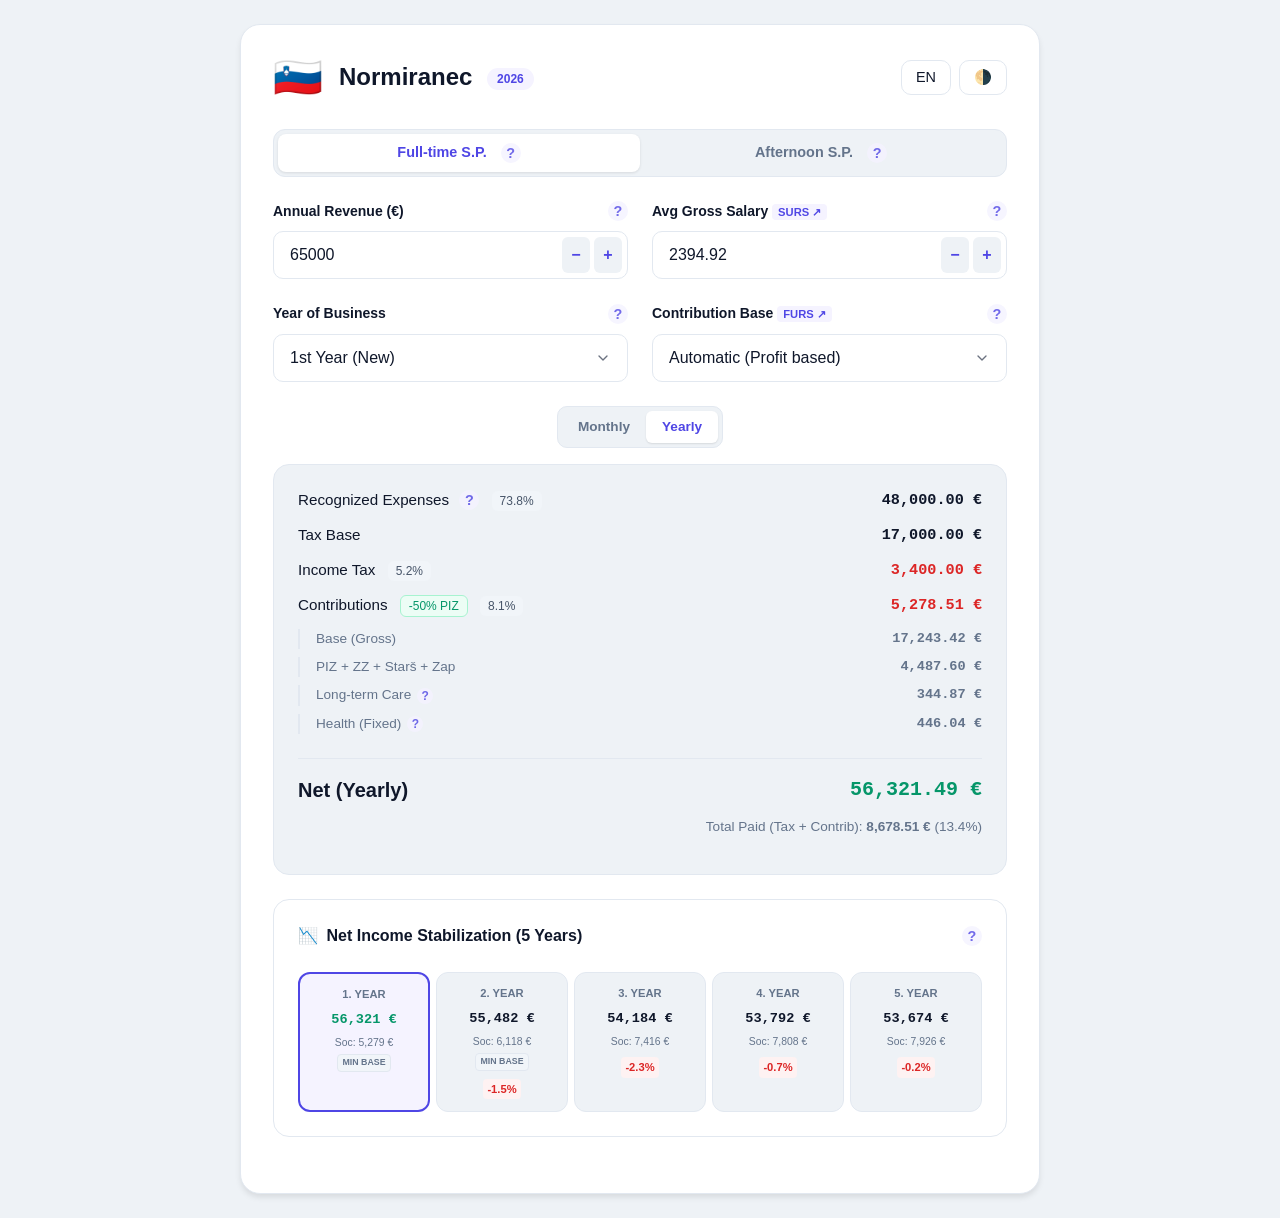
==== index.html @ c7d1c584 "Added: progression block, min max social contributions" ====
<!DOCTYPE html>
<html lang="sl">
<head>
    <meta charset="UTF-8">
    <meta name="viewport" content="width=device-width, initial-scale=1.0, maximum-scale=1.0, user-scalable=no">
    <title>Slovenia Normiranec Calculator 2026</title>
    <style>
        :root {
            --primary: #4f46e5;       
            --primary-hover: #4338ca; 
            --primary-subtle: #f5f3ff;
            --bg-body: #eef2f6;       
            --bg-card: #ffffff;
            --bg-input: #ffffff;
            --text-main: #0f172a;     
            --text-muted: #64748b;    
            --border: #e2e8f0;        
            --ring-focus: rgba(79, 70, 229, 0.3);
            --success-text: #059669;
            --success-bg: #ecfdf5;  
            --success-border: #a7f3d0;
            --danger-text: #dc2626;   
            --danger-bg: #fef2f2;
            --warning-bg: #fffbeb;    
            --warning-text: #92400e;  
            --breach-bg: #fef2f2;     
            --breach-border: #fecaca; 
            --badge-bg: #f1f5f9;
            --badge-text: #475569;
        }

        [data-theme="dark"] {
            --primary: #818cf8;
            --primary-hover: #6366f1;
            --primary-subtle: #1e1b4b;
            --bg-body: #0f172a;
            --bg-card: #1e293b;
            --bg-input: #0f172a;
            --text-main: #f8fafc;
            --text-muted: #94a3b8;
            --border: #334155;
            --ring-focus: rgba(129, 140, 248, 0.3);
            --success-text: #34d399;
            --success-bg: #064e3b;
            --success-border: #059669;
            --danger-text: #f87171;
            --danger-bg: #450a0a;
            --warning-bg: #451a03;
            --warning-text: #fcd34d;
            --breach-bg: #450a0a;
            --breach-border: #7f1d1d;
            --badge-bg: #334155;
            --badge-text: #cbd5e1;
        }

        * { box-sizing: border-box; touch-action: manipulation; }
        
        body {
            font-family: 'Inter', -apple-system, BlinkMacSystemFont, "Segoe UI", Roboto, sans-serif;
            background-color: var(--bg-body);
            color: var(--text-main);
            margin: 0;
            padding: 24px;
            display: flex;
            justify-content: center;
            line-height: 1.5;
        }

        .container {
            background-color: var(--bg-card);
            width: 100%;
            max-width: 800px;
            padding: 2rem;
            border-radius: 20px;
            box-shadow: 0 4px 6px -1px rgba(0, 0, 0, 0.1);
            border: 1px solid var(--border);
            position: relative; 
        }

        @media (max-width: 480px) {
            body { padding: 0; background-color: var(--bg-card); }
            .container { padding: 1.25rem 1rem; border: none; box-shadow: none; border-radius: 0; max-width: 100%; }
            .header { margin-bottom: 1.5rem; }
            .input-grid { gap: 1rem; margin-bottom: 1rem; }
            .projection-grid { 
                grid-template-columns: repeat(5, 140px) !important; 
                overflow-x: auto; 
                padding-bottom: 12px;
                scroll-snap-type: x mandatory;
            }
            .proj-col { scroll-snap-align: center; }
        }

        .header { display: flex; justify-content: space-between; align-items: center; margin-bottom: 2rem; }
        .brand { display: flex; align-items: center; gap: 16px; }
        .brand-logo { font-size: 2.5rem; line-height: 1; flex-shrink: 0; cursor: default; }
        .brand-text h1 { margin: 0; font-size: 1.5rem; font-weight: 700; color: var(--text-main); }
        .year-badge {
            display: inline-block; background-color: var(--primary-subtle); color: var(--primary);
            font-size: 0.75rem; font-weight: 600; padding: 2px 10px; border-radius: 9999px;
            vertical-align: middle; margin-left: 8px;
        }
        
        .controls { display: flex; gap: 8px; }
        .btn-icon {
            background: transparent; border: 1px solid var(--border); color: var(--text-main);
            padding: 8px 14px; border-radius: 10px; cursor: pointer; font-size: 0.9rem; font-weight: 500;
        }
        .btn-icon:hover { background: var(--bg-body); }

        .toggle-group {
            display: flex; background: var(--bg-body); padding: 4px; border-radius: 12px;
            margin-bottom: 1.5rem; border: 1px solid var(--border);
        }
        .toggle-btn {
            flex: 1; text-align: center; padding: 8px; cursor: pointer; font-weight: 600;
            color: var(--text-muted); border-radius: 8px; font-size: 0.9rem; transition: all 0.2s;
            position: relative; 
        }
        .toggle-btn.active { background: var(--bg-card); color: var(--primary); box-shadow: 0 1px 3px rgba(0,0,0,0.1); }

        .btn-content { display: flex; align-items: center; justify-content: center; gap: 8px; }

        .input-grid { display: grid; grid-template-columns: 1fr 1fr; gap: 1.5rem; margin-bottom: 1.5rem; }
        @media (max-width: 600px) { .input-grid { grid-template-columns: 1fr; gap: 1rem; } }

        .form-group { position: relative; }
        
        .label-row {
            display: flex; align-items: center; justify-content: space-between;
            font-size: 0.875rem; font-weight: 600; margin-bottom: 0.6rem; 
            color: var(--text-main);
            position: relative;
        }
        
        .input-wrapper { position: relative; display: flex; align-items: center; }
        
        /* HIDE NATIVE SPINNERS */
        input[type=number]::-webkit-inner-spin-button, 
        input[type=number]::-webkit-outer-spin-button { 
            -webkit-appearance: none; 
            margin: 0; 
        }

        .form-control {
            width: 100%; height: 48px; padding: 0 16px; padding-right: 70px; 
            border: 1px solid var(--border); background-color: var(--bg-input); 
            color: var(--text-main); border-radius: 10px; font-size: 1rem; 
            appearance: none; -moz-appearance: textfield; /* Firefox */
        }
        .form-control:focus { outline: none; border-color: var(--primary); box-shadow: 0 0 0 3px var(--ring-focus); }

        select.form-control {
            padding-right: 40px; cursor: pointer;
            background-image: url("data:image/svg+xml;charset=UTF-8,%3csvg xmlns='http://www.w3.org/2000/svg' viewBox='0 0 24 24' fill='none' stroke='%236b7280' stroke-width='2' stroke-linecap='round' stroke-linejoin='round'%3e%3cpolyline points='6 9 12 15 18 9'%3e%3c/polyline%3e%3c/svg%3e");
            background-repeat: no-repeat; background-position: right 16px center; background-size: 16px;
        }

        .spinner-group { position: absolute; right: 6px; top: 6px; bottom: 6px; display: flex; gap: 4px; }
        
        .spin-btn {
            width: 28px; height: 100%; border: none; background: var(--bg-body);
            border-radius: 6px; color: var(--primary); font-size: 1rem; font-weight: bold;
            cursor: pointer; display: flex; align-items: center; justify-content: center;
            transition: background 0.2s; user-select: none;
        }
        .spin-btn:hover { background: var(--primary-subtle); }

        #manual-base-wrapper { margin-top: 12px; display: none; }

        .info-trigger {
            cursor: pointer; color: var(--primary); margin-left: 6px; font-size: 0.9rem;
            opacity: 0.8; transition: all 0.2s; position: relative;
            background: var(--primary-subtle); width: 20px; height: 20px; border-radius: 50%;
            text-align: center; line-height: 20px; font-weight: bold; user-select: none;
            display: inline-block;
        }
        .info-trigger:hover { opacity: 1; transform: scale(1.1); }
        
        .popover {
            display: none; position: absolute; top: 28px; left: 0; width: 280px;
            background: var(--bg-card); border: 1px solid var(--border); padding: 16px;
            border-radius: 12px; box-shadow: 0 10px 25px -5px rgba(0, 0, 0, 0.15);
            z-index: 1000; font-size: 0.85rem; font-weight: 400; color: var(--text-muted);
            line-height: 1.5; margin-top: 8px; text-align: left; 
        }
        .popover.visible { display: block; animation: fadeIn 0.2s ease-out; }
        .popover.right { left: auto; right: 0; }
        .pop-list { margin: 5px 0 0 0; padding-left: 1.2rem; font-size: 0.8rem; }
        @keyframes fadeIn { from { opacity: 0; transform: translateY(-5px); } to { opacity: 1; transform: translateY(0); } }

        .source-link {
            font-size: 0.7rem; color: var(--primary); text-decoration: none;
            background: var(--primary-subtle); padding: 2px 6px; border-radius: 4px;
        }

        .view-controls { display: flex; justify-content: center; margin-bottom: 1rem; }
        .view-toggle { display: inline-flex; background: var(--bg-body); padding: 4px; border-radius: 10px; border: 1px solid var(--border); }
        .view-btn {
            padding: 6px 16px; font-size: 0.85rem; font-weight: 600; cursor: pointer;
            color: var(--text-muted); border-radius: 6px; transition: all 0.2s;
        }
        .view-btn.active { background: var(--bg-card); color: var(--primary); box-shadow: 0 1px 2px rgba(0,0,0,0.1); }

        .results-card {
            background-color: var(--bg-body); border: 1px solid var(--border);
            border-radius: 16px; padding: 1.5rem; margin-bottom: 1.5rem;
        }
        .result-row {
            display: flex; justify-content: space-between; align-items: center;
            margin-bottom: 0.75rem; font-size: 0.95rem; position: relative;
        }
        .result-row.sub {
            padding-left: 1rem; margin-bottom: 0.5rem; font-size: 0.85rem;
            color: var(--text-muted); border-left: 2px solid var(--border);
        }
        .result-row.total {
            margin-top: 1.5rem; padding-top: 1rem; border-top: 1px solid var(--border);
            font-weight: 700; font-size: 1.25rem; color: var(--text-main);
        }
        .result-row.summary {
            justify-content: flex-end; margin-top: 0.5rem; font-size: 0.85rem;
            color: var(--text-muted); text-align: right;
        }

        /* PROJECTION STYLES */
        .projection-card {
            background-color: var(--bg-card); 
            border: 1px solid var(--border);
            border-radius: 16px; padding: 1.5rem; margin-bottom: 1.5rem;
            position: relative;
            overflow: hidden;
            display: none;
        }
        .projection-header {
            display: flex; align-items: center; justify-content: space-between;
            margin-bottom: 1.5rem;
        }
        .projection-title {
            font-size: 1rem; font-weight: 700; color: var(--text-main);
        }
        .projection-grid {
            display: grid; grid-template-columns: repeat(5, 1fr); gap: 6px;
        }
        .proj-col {
            background: var(--bg-body); border-radius: 12px; padding: 12px;
            display: flex; flex-direction: column; align-items: center; text-align: center;
            border: 1px solid var(--border); transition: transform 0.2s, box-shadow 0.2s;
            position: relative;
        }
        .proj-col:hover { transform: translateY(-2px); border-color: var(--primary); }
        .proj-col.current { border: 2px solid var(--primary); background: var(--primary-subtle); z-index: 10; }
        
        .proj-year { font-size: 0.7rem; font-weight: 600; text-transform: uppercase; color: var(--text-muted); margin-bottom: 8px; }
        .proj-val { font-family: 'Courier New', monospace; font-weight: 700; font-size: 0.85rem; margin-bottom: 4px; }
        
        .proj-sub { 
            font-size: 0.65rem; color: var(--text-muted); 
            display: flex; flex-direction: column; align-items: center; gap: 2px;
        }
        .proj-diff { font-size: 0.7rem; font-weight: 600; margin-top: 8px; padding: 2px 4px; border-radius: 4px; min-height: 1.2em; }
        .proj-diff.neg { color: var(--danger-text); background: var(--danger-bg); }
        .proj-diff.neutral { color: var(--text-muted); }
        .proj-diff.stable { color: var(--success-text); background: var(--success-bg); }

        .active-label {
            position: absolute; top: -10px; background: var(--primary); color: white;
            font-size: 0.6rem; padding: 2px 8px; border-radius: 10px; font-weight: 700; white-space: nowrap;
        }
        
        .badge-limit {
            display: block; 
            width: fit-content;
            font-size: 0.55rem; background: var(--badge-bg); color: var(--text-muted); 
            padding: 1px 4px; border-radius: 4px; font-weight: 600;
            border: 1px solid var(--border);
            margin-top: 2px;
        }
        .badge-limit.max { background: var(--primary-subtle); color: var(--primary); border-color: var(--primary); }

        .val { font-family: 'Courier New', monospace; font-weight: 700; }
        .text-red { color: var(--danger-text); }
        .text-green { color: var(--success-text); }
        
        .badge {
            display: inline-block; background-color: var(--badge-bg); color: var(--badge-text);
            font-size: 0.75rem; padding: 1px 8px; border-radius: 6px; font-weight: 500;
            margin-left: 8px; vertical-align: middle;
        }
        .badge.warn { background: var(--warning-bg); color: var(--warning-text); }
        .badge.danger { background: var(--breach-bg); color: var(--danger-text); border: 1px solid var(--breach-border); }
        .badge.success { background: var(--success-bg); color: var(--success-text); border: 1px solid var(--success-border); }

        .limit-alert {
            margin-top: 1rem; padding: 16px; border-radius: 12px;
            background-color: var(--warning-bg); color: var(--warning-text);
            font-size: 0.9rem; font-weight: 500; display: none;
            border: 1px solid rgba(0,0,0,0.05); line-height: 1.5;
        }
        .limit-alert.breach {
            background-color: var(--breach-bg); color: var(--danger-text);
            border: 1px solid var(--breach-border);
        }
    </style>
</head>
<body>

<div class="container">
    <div class="header">
        <div class="brand">
            <div class="brand-logo">🇸🇮</div>
            <div class="brand-text">
                <h1>Normiranec <span class="year-badge">2026</span></h1>
            </div>
        </div>
        <div class="controls">
            <button class="btn-icon" onclick="toggleLang()" id="btn-lang">SL</button>
            <button class="btn-icon" onclick="toggleTheme()" id="btn-theme">🌗</button>
        </div>
    </div>

    <!-- TOGGLES -->
    <div class="toggle-group">
        <div class="toggle-btn active" onclick="setMode('polni', event)" id="tab-polni">
            <div class="btn-content">
                <span data-t="full_sp">Polni S.P.</span>
                <span class="info-trigger" data-tip="pop-desc-polni">?</span>
            </div>
            <div id="pop-desc-polni" class="popover">
                <span data-t="desc_polni"></span>
            </div>
        </div>

        <div class="toggle-btn" onclick="setMode('pop', event)" id="tab-pop">
            <div class="btn-content">
                <span data-t="pop_sp">Popoldanski S.P.</span>
                <span class="info-trigger" data-tip="pop-desc-pop">?</span>
            </div>
            <div id="pop-desc-pop" class="popover right">
                <span data-t="desc_pop"></span>
            </div>
        </div>
    </div>

    <!-- INPUTS -->
    <div class="input-grid">
        <!-- Revenue -->
        <div class="form-group">
            <div class="label-row">
                <span data-t="label_revenue">Letni prihodki (€)</span>
                <span class="info-trigger" data-tip="pop-rev">?</span>
                <div id="pop-rev" class="popover">
                    <span data-t="desc_revenue"></span>
                </div>
            </div>
            <div class="input-wrapper">
                <input type="number" id="revenue" class="form-control" value="65000" min="0" step="5000" oninput="calc()">
                <div class="spinner-group">
                    <button type="button" class="spin-btn" onclick="stepVal('revenue', -1)">−</button>
                    <button type="button" class="spin-btn" onclick="stepVal('revenue', 1)">+</button>
                </div>
            </div>
        </div>
        
        <!-- Salary -->
        <div class="form-group">
            <div class="label-row">
                <span>
                    <span data-t="label_salary">Povprečna bruto plača</span>
                    <a href="https://www.stat.si/StatWeb/Field/Index/15" target="_blank" class="source-link" onclick="event.stopPropagation()">SURS ↗</a>
                </span>
                <span class="info-trigger" data-tip="pop-sal">?</span>
                <div id="pop-sal" class="popover right">
                    <span data-t="desc_salary"></span>
                </div>
            </div>
            <div class="input-wrapper">
                <input type="number" id="avg-salary" class="form-control" value="2394.92" min="0" step="50" oninput="calc()">
                <div class="spinner-group">
                    <button type="button" class="spin-btn" onclick="stepVal('avg-salary', -1)">−</button>
                    <button type="button" class="spin-btn" onclick="stepVal('avg-salary', 1)">+</button>
                </div>
            </div>
        </div>
    </div>

    <div class="input-grid" id="polni-settings">
        <div class="form-group">
            <div class="label-row">
                <span data-t="label_status">Leto poslovanja</span>
                <span class="info-trigger" data-tip="pop-status">?</span>
                <div id="pop-status" class="popover">
                    <span data-t="desc_status"></span>
                </div>
            </div>
            <select id="status" class="form-control" onchange="handleStatusChange()">
                <option value="y1" data-t="opt_y1" selected>1. leto (Novinec)</option>
                <option value="y2" data-t="opt_y2">2. leto</option>
                <option value="reg" data-t="opt_reg">3. leto ali več</option>
            </select>
        </div>
        <div class="form-group">
            <div class="label-row">
                <span>
                    <span data-t="label_base">Osnova za prispevke</span>
                    <a href="https://www.fu.gov.si/davki_in_druge_dajatve/podrocja/prispevki_za_socialno_varnost/osnove_za_placilo_ter_zneski_prispevkov_za_socialno_varnost/" target="_blank" class="source-link" onclick="event.stopPropagation()">FURS ↗</a>
                </span>
                <span class="info-trigger" data-tip="pop-base">?</span>
                <div id="pop-base" class="popover right">
                    <span data-t="desc_base"></span>
                </div>
            </div>
            <select id="base-type" class="form-control" onchange="toggleManualBase()">
                <option value="auto" data-t="opt_real">Po dobičku (Avtomatsko)</option>
                <option value="manual" data-t="opt_man">Ročni vnos</option>
            </select>
            
            <!-- Manual Base Input -->
            <div id="manual-base-wrapper">
                <div class="input-wrapper">
                    <input type="number" id="base-manual" class="form-control" placeholder="2000" min="0" step="50" oninput="calc()">
                    <div class="spinner-group">
                        <button type="button" class="spin-btn" onclick="stepVal('base-manual', -1)">−</button>
                        <button type="button" class="spin-btn" onclick="stepVal('base-manual', 1)">+</button>
                    </div>
                </div>
            </div>
        </div>
    </div>

    <div class="view-controls">
        <div class="view-toggle">
            <div class="view-btn" onclick="setView('monthly')" id="view-mo" data-t="view_mo">Mesečno</div>
            <div class="view-btn active" onclick="setView('yearly')" id="view-yr" data-t="view_yr">Letno</div>
        </div>
    </div>

    <!-- MAIN RESULTS -->
    <div class="results-card">
        <div class="result-row">
            <span>
                <span data-t="res_expenses">Priznani stroški</span>
                <span class="info-trigger" data-tip="pop-exp">?</span>
                <span id="badge-exp" class="badge">80%</span>
            </span>
            <div id="pop-exp" class="popover">
                <span data-t="desc_expenses_rule"></span>
            </div>
            <span class="val" id="out-exp">0.00 €</span>
        </div>
        
        <div class="result-row">
            <span data-t="res_base">Davčna osnova</span>
            <span class="val" id="out-base">0.00 €</span>
        </div>
        
        <div class="result-row">
            <span>
                <span data-t="res_tax">Dohodnina</span>
                <span id="badge-tax" class="badge">0%</span>
            </span>
            <span class="val text-red" id="out-tax">0.00 €</span>
        </div>
        
        <div class="result-row">
            <span>
                <span data-t="res_soc">Prispevki</span>
                <span id="badge-soc-discount" class="badge success" style="display:none"></span>
                <span id="badge-soc" class="badge">0%</span>
            </span>
            <span class="val text-red" id="out-soc-total">0.00 €</span>
        </div>

        <div id="breakdown-container">
            <div class="result-row sub">
                <span data-t="det_base">Osnova (Bruto)</span>
                <span class="val" id="out-ins-base">0.00 €</span>
            </div>
            <div class="result-row sub">
                <span>PIZ + ZZ + Starš + Zap</span>
                <span class="val" id="out-main">0.00 €</span>
            </div>
            
            <div class="result-row sub">
                <span style="display:flex; align-items:center;">
                    <span data-t="lbl_do">Dolg. oskrba</span>
                    <span class="info-trigger" data-tip="pop-do" style="margin-left:6px; font-size:0.75rem; width:16px; height:16px; line-height:16px;">?</span>
                </span>
                <div id="pop-do" class="popover">
                    <span data-t="desc_do"></span>
                </div>
                <span class="val" id="out-do">0.00 €</span>
            </div>
            
            <div class="result-row sub" id="row-ozp">
                <span style="display:flex; align-items:center;">
                    <span data-t="lbl_ozp">OZP</span>
                    <span class="info-trigger" data-tip="pop-ozp" style="margin-left:6px; font-size:0.75rem; width:16px; height:16px; line-height:16px;">?</span>
                </span>
                <div id="pop-ozp" class="popover">
                    <span data-t="desc_ozp"></span>
                </div>
                <span class="val" id="out-ozp">37.17 €</span>
            </div>
        </div>
        
        <div class="result-row total">
            <span id="lbl-net">Neto (Letno)</span>
            <span class="val text-green" id="out-net">0.00 €</span>
        </div>

        <div class="result-row summary">
            <span>
                <span data-t="lbl_total_tax">Skupaj dajatve:</span> 
                <strong id="out-total-paid">0.00 €</strong> 
                (<span id="out-effective-rate">0.0%</span>)
            </span>
        </div>
    </div>

    <!-- PROJECTION SECTION (5 YEAR LOOP) -->
    <div class="projection-card" id="proj-card">
        <div class="projection-header">
            <span class="projection-title">
                <span style="margin-right:4px;">📉</span> 
                <span id="proj-title-text" data-t="proj_title">Stabilizacija neto dohodka (5 Let)</span>
            </span>
            <span class="info-trigger" data-tip="pop-proj">?</span>
            <div id="pop-proj" class="popover">
                <span data-t="desc_proj"></span>
            </div>
        </div>
        
        <div class="projection-grid">
            <div class="proj-col current" id="proj-col-0">
                <span class="active-label" id="lbl-you-1" style="display:none;" data-t="label_here">TUKAJ</span>
                <span class="proj-year" id="lbl-col-0">1. Leto</span>
                <span class="proj-val text-green" id="p-net-0">0 €</span>
                <span class="proj-sub" id="p-soc-0">0 €</span>
                <span class="proj-diff neutral" id="p-diff-0"></span>
            </div>
            <div class="proj-col" id="proj-col-1">
                <span class="proj-year" id="lbl-col-1">2. Leto</span>
                <span class="proj-val" id="p-net-1">0 €</span>
                <span class="proj-sub" id="p-soc-1">0 €</span>
                <div class="proj-diff neg" id="p-diff-1">0%</div>
            </div>
            <div class="proj-col" id="proj-col-2">
                <span class="proj-year" id="lbl-col-2">3. Leto</span>
                <span class="proj-val" id="p-net-2">0 €</span>
                <span class="proj-sub" id="p-soc-2">0 €</span>
                <div class="proj-diff neg" id="p-diff-2">0%</div>
            </div>
            <div class="proj-col" id="proj-col-3">
                <span class="proj-year" id="lbl-col-3">4. Leto</span>
                <span class="proj-val" id="p-net-3">0 €</span>
                <span class="proj-sub" id="p-soc-3">0 €</span>
                <div class="proj-diff neg" id="p-diff-3">0%</div>
            </div>
            <div class="proj-col" id="proj-col-4">
                <span class="proj-year" id="lbl-col-4">5. Leto+</span>
                <span class="proj-val" id="p-net-4">0 €</span>
                <span class="proj-sub" id="p-soc-4">0 €</span>
                <div class="proj-diff neg" id="p-diff-4">0%</div>
            </div>
        </div>
    </div>

    <div id="alert-box" class="limit-alert"></div>
</div>

<script>
    const CONFIG = {
        polni: { limit: 120000, tier1: 60000, ozp: 37.17 },
        pop: { limit: 50000, tier1: 12500, tier2: 30000, fixed_contrib: 99.78 }, 
        rates: { 
            piz: 0.2435, 
            zz: 0.1292, 
            injury: 0.0053,
            parent: 0.0020, 
            emp: 0.0020, 
            do: 0.0200,
            do_pop: 0.0100 
        },
        breach_tax_rate: 0.35
    };

    const TEXT = {
        sl: {
            title: "Normiranec 2026", full_sp: "Polni S.P.", pop_sp: "Popoldanski S.P.",
            label_revenue: "Letni prihodki (€)", label_salary: "Povprečna bruto plača",
            label_status: "Leto poslovanja", label_base: "Osnova za prispevke",
            opt_reg: "3. leto ali več", opt_y1: "1. leto (Novinec)", opt_y2: "2. leto",
            opt_real: "Po dobičku (Avtomatsko)", opt_man: "Ročni vnos",
            res_expenses: "Priznani stroški", res_base: "Davčna osnova", res_tax: "Dohodnina",
            res_soc: "Prispevki", res_net: "Neto", 
            det_base: "Osnova (Bruto)", lbl_do: "Dolg. oskrba", lbl_ozp: "OZP",
            lbl_total_tax: "Skupaj dajatve:",
            proj_title: "Stabilizacija neto dohodka (5 Let)",
            lbl_year: "Leto", label_here: "TUKAJ", badge_min: "MIN BAZA", badge_max: "MAX BAZA",
            desc_polni: "<strong>Polni S.P.:</strong> Vaša edina ali glavna zaposlitev.",
            desc_pop: "<strong>Popoldanski S.P.:</strong> Imate redno zaposlitev drugje.",
            alert_limit: "⚠️ OPOZORILO: Presegate limit {limit} € za {mode}!",
            alert_breach: "⛔ PREKORAČITEV: Presegli ste {limit} €! Presežek se obdavči s 35%.",
            view_mo: "Mesečno", view_yr: "Letno", net_mo: "Neto (Mesečno)", net_yr: "Neto (Letno)",
            desc_revenue: "Vpišite obdavčljive prihodke (realizacija).",
            desc_salary: "Statistični podatek (SURS). Določa MIN in MAX mejo za osnovo.",
            desc_status: "Država krije del prispevka za pokojnino (PIZ) v prvih dveh letih poslovanja.",
            desc_base: "<strong>Avtomatsko:</strong> Osnova se izračuna glede na dobiček (prihodki - normirani stroški) in omeji z MIN/MAX.",
            desc_expenses_rule: "Normirani stroški: 80% do 60k€, 0% med 60-120k€.",
            desc_do: "Prispevek za dolgotrajno oskrbo (2% ali 1%).",
            desc_ozp: "Obvezni zdravstveni prispevek (cca 37€).",
            desc_proj: "Prikaz, kako se osnova stabilizira skozi leta."
        },
        en: {
            title: "Slovenia Tax Calc 2026", full_sp: "Full-time S.P.", pop_sp: "Afternoon S.P.",
            label_revenue: "Annual Revenue (€)", label_salary: "Avg Gross Salary",
            label_status: "Year of Business", label_base: "Contribution Base",
            opt_reg: "3rd Year or more", opt_y1: "1st Year (New)", opt_y2: "2nd Year",
            opt_real: "Automatic (Profit based)", opt_man: "Manual Input",
            res_expenses: "Recognized Expenses", res_base: "Tax Base", res_tax: "Income Tax",
            res_soc: "Contributions", res_net: "Net Profit", 
            det_base: "Base (Gross)", lbl_do: "Long-term Care", lbl_ozp: "Health (Fixed)",
            lbl_total_tax: "Total Paid (Tax + Contrib):",
            proj_title: "Net Income Stabilization (5 Years)",
            lbl_year: "Year", label_here: "YOU ARE HERE", badge_min: "MIN BASE", badge_max: "MAX BASE",
            desc_polni: "<strong>Full S.P.:</strong> Your main employment.",
            desc_pop: "<strong>Afternoon S.P.:</strong> You have a full-time job elsewhere.",
            alert_limit: "⚠️ WARNING: You exceed the {limit} € limit!",
            alert_breach: "⛔ BREACH: You exceeded {limit} €! Excess is taxed at 35%.",
            view_mo: "Monthly", view_yr: "Yearly", net_mo: "Net (Monthly)", net_yr: "Net (Yearly)",
            desc_revenue: "Enter taxable revenue.",
            desc_salary: "SURS Data. Defines MIN and MAX limits for contribution base.",
            desc_status: "Pension discount for the first two years of business.",
            desc_base: "<strong>Automatic:</strong> Base is derived from profit (Rev - Exp) and clamped by MIN/MAX limits.",
            desc_expenses_rule: "80% expenses up to 60k, 0% from 60k to 120k.",
            desc_do: "Long-term care contribution.",
            desc_ozp: "Mandatory Health Contribution (approx 37€).",
            desc_proj: "Shows how base stabilizes over years."
        },
        ua: {
            title: "Normiranec (ФОП) 2026", full_sp: "Повний ФОП", pop_sp: "Додатковий ФОП",
            label_revenue: "Річний дохід (€)", label_salary: "Середня брутто-зарплата",
            label_status: "Рік діяльності", label_base: "База внесків",
            opt_reg: "3-й рік і більше", opt_y1: "1-й рік (Новачок)", opt_y2: "2-й рік",
            opt_real: "Автоматично (за прибутком)", opt_man: "Вручну",
            res_expenses: "Визнані витрати", res_base: "Податкова база", res_tax: "Податок на дохід",
            res_soc: "Соц. внески", res_net: "Чистий дохід", 
            det_base: "База (Брутто)", lbl_do: "Довг. догляд", lbl_ozp: "ОЗП (Мед.)",
            lbl_total_tax: "Разом податків:",
            proj_title: "Стабілізація чистого доходу (5 років)",
            lbl_year: "Рік", label_here: "ВИ ТУТ", badge_min: "МІН БАЗА", badge_max: "МАКС БАЗА",
            desc_polni: "<strong>Повний ФОП:</strong> Основна робота.",
            desc_pop: "<strong>Додатковий ФОП:</strong> Є інша робота.",
            alert_limit: "⚠️ УВАГА: Ви перевищуєте ліміт {limit} €!",
            alert_breach: "⛔ ПОРУШЕННЯ: Ви перевищили {limit} €!",
            view_mo: "Щомісяця", view_yr: "Щорічно", net_mo: "Нетто (Місяць)", net_yr: "Нетто (Рік)",
            desc_revenue: "Введіть оподатковуваний дохід.",
            desc_salary: "Статистичні дані. Визначає МІН та МАКС базу.",
            desc_status: "Знижка на пенсійний внесок для перших двох років.",
            desc_base: "<strong>Автоматично:</strong> База розраховується з прибутку та обмежується МІН/МАКС.",
            desc_expenses_rule: "80% витрат до 60к, 0% від 60к до 120к.",
            desc_do: "Внесок на довготривалий догляд.",
            desc_ozp: "Обов'язковий мед. внесок (~37€).",
            desc_proj: "Показує стабілізацію бази."
        }
    };

    function detectLanguage() {
        const lang = navigator.language || navigator.userLanguage || 'en';
        if (lang.startsWith('sl')) return 'sl';
        if (lang.startsWith('uk') || lang.startsWith('ua')) return 'ua';
        return 'en';
    }

    let state = { mode: 'polni', lang: detectLanguage(), theme: 'light', view: 'yearly' };

    function init() {
        if (window.matchMedia && window.matchMedia('(prefers-color-scheme: dark)').matches) {
            state.theme = 'dark';
            applyTheme();
        }
        document.getElementById('btn-lang').innerText = state.lang.toUpperCase();

        document.addEventListener('click', function(e) {
            const trigger = e.target.closest('.info-trigger');
            const popover = e.target.closest('.popover');
            if (trigger) {
                e.stopPropagation();
                const id = trigger.getAttribute('data-tip');
                const target = document.getElementById(id);
                document.querySelectorAll('.popover').forEach(p => { if (p.id !== id) p.classList.remove('visible'); });
                if(target) target.classList.toggle('visible');
            } else if (!popover) {
                document.querySelectorAll('.popover').forEach(p => p.classList.remove('visible'));
            }
        });
        
        window.matchMedia('(prefers-color-scheme: dark)').addEventListener('change', event => {
            state.theme = event.matches ? 'dark' : 'light';
            applyTheme();
        });

        updateLabels();
        calc();
    }
    
    window.addEventListener('DOMContentLoaded', init);

    function toggleTheme() { state.theme = state.theme === 'light' ? 'dark' : 'light'; applyTheme(); }
    function applyTheme() { document.documentElement.setAttribute('data-theme', state.theme); }

    function toggleLang() {
        const map = { 'sl': 'en', 'en': 'ua', 'ua': 'sl' };
        state.lang = map[state.lang];
        document.getElementById('btn-lang').innerText = state.lang.toUpperCase();
        updateLabels();
        calc();
    }

    function updateLabels() {
        document.querySelectorAll('[data-t]').forEach(el => {
            const key = el.getAttribute('data-t');
            if (TEXT[state.lang][key]) {
                el.innerHTML = TEXT[state.lang][key];
            }
        });
        document.getElementById('lbl-net').innerText = state.view === 'monthly' ? TEXT[state.lang].net_mo : TEXT[state.lang].net_yr;
    }

    function stepVal(id, direction) {
        const input = document.getElementById(id);
        if (direction > 0) input.stepUp(); else input.stepDown();
        calc();
    }

    function setMode(mode, event) {
        if(event && event.target.closest('.info-trigger')) return;
        state.mode = mode;
        document.getElementById('tab-polni').className = mode === 'polni' ? 'toggle-btn active' : 'toggle-btn';
        document.getElementById('tab-pop').className = mode === 'pop' ? 'toggle-btn active' : 'toggle-btn';
        document.getElementById('polni-settings').style.display = mode === 'polni' ? 'grid' : 'none';
        document.getElementById('row-ozp').style.display = mode === 'polni' ? 'flex' : 'none';
        calc();
    }

    function handleStatusChange() {
        const baseSelect = document.getElementById('base-type');
        if (baseSelect.value !== 'manual') baseSelect.value = 'auto';
        toggleManualBase(); calc();
    }

    function toggleManualBase() {
        const type = document.getElementById('base-type').value;
        document.getElementById('manual-base-wrapper').style.display = type === 'manual' ? 'block' : 'none';
        calc();
    }

    function setView(view) {
        state.view = view;
        document.getElementById('view-mo').className = view === 'monthly' ? 'view-btn active' : 'view-btn';
        document.getElementById('view-yr').className = view === 'yearly' ? 'view-btn active' : 'view-btn';
        updateLabels();
        calc();
    }

    function fmt(n) { return n.toLocaleString(state.lang === 'sl' ? 'sl-SI' : 'en-US', { minimumFractionDigits: 2, maximumFractionDigits: 2 }) + ' €'; }
    function fmtShort(n) { return (n/1).toLocaleString(state.lang === 'sl' ? 'sl-SI' : 'en-US', { maximumFractionDigits: 0 }) + ' €'; }

    // --- SEPARATE LOGIC BLOCKS ---

    function getTaxAndExpenses(revenue, mode) {
        let expenses = 0;
        let tax = 0;
        let isBreach = false;
        let limit = mode === 'polni' ? CONFIG.polni.limit : CONFIG.pop.limit;

        if (mode === 'polni') {
            let t1 = Math.min(revenue, CONFIG.polni.tier1);
            expenses += t1 * 0.80;
            tax += (t1 * 0.20) * 0.20; 

            if (revenue > CONFIG.polni.tier1) {
                let t2 = Math.min(revenue, limit) - CONFIG.polni.tier1;
                tax += t2 * 0.20; 
            }
            if (revenue > limit) {
                let t3 = revenue - limit;
                tax += t3 * CONFIG.breach_tax_rate;
                isBreach = true;
            }
        } else {
            let t1 = Math.min(revenue, CONFIG.pop.tier1);
            expenses += t1 * 0.80;
            tax += (t1 * 0.20) * 0.20;

            if (revenue > CONFIG.pop.tier1) {
                let t2 = Math.min(revenue, CONFIG.pop.tier2) - CONFIG.pop.tier1;
                expenses += t2 * 0.40;
                tax += (t2 * 0.60) * 0.20;
            }
            if (revenue > CONFIG.pop.tier2) {
                let t3 = Math.min(revenue, limit) - CONFIG.pop.tier2;
                tax += t3 * 0.20;
            }
            if (revenue > limit) {
                let t4 = revenue - limit;
                tax += t4 * CONFIG.breach_tax_rate;
                isBreach = true;
            }
        }
        return { expenses, tax, isBreach };
    }

    function getSocialBaseLimits(avgSalary) {
        return {
            min: 0.60 * avgSalary,
            max: 3.50 * avgSalary
        };
    }

    function calculateSocialContributions(revenue, expenses, avgSalary, status, baseMethod, manualVal, prevYearSoc) {
        if (state.mode === 'pop') {
            let base = 0.25 * avgSalary; 
            let cMain = CONFIG.pop.fixed_contrib;
            let cDo = base * CONFIG.rates.do_pop;
            return {
                monthlyTotal: cMain + cDo,
                annualTotal: (cMain + cDo) * 12,
                baseUsed: base,
                breakdown: { main: cMain, do: cDo, ozp: 0 },
                isMin: false, isMax: false
            };
        }

        const limits = getSocialBaseLimits(avgSalary);
        let cBase = 0;
        let isMin = false;
        let isMax = false;

        if (baseMethod === 'manual') {
            cBase = manualVal === 0 ? limits.min : Math.min(Math.max(manualVal, limits.min), limits.max);
            if (cBase === limits.min) isMin = true;
            if (cBase === limits.max) isMax = true;
        } else {
            let profit = revenue - expenses;
            
            if (status === 'y1') {
                cBase = limits.min;
                isMin = true;
            } else if ((status === 'reg' || status === 'y2') && prevYearSoc === null) {
                const totalRate = CONFIG.rates.piz + CONFIG.rates.zz + CONFIG.rates.parent + 
                                  CONFIG.rates.emp + CONFIG.rates.injury + CONFIG.rates.do;
                
                const denominator = 12 - (9 * totalRate);
                const theoreticalBase = (0.75 * profit) / denominator;
                
                if (theoreticalBase < limits.min) {
                    cBase = limits.min;
                    isMin = true;
                } else if (theoreticalBase > limits.max) {
                    cBase = limits.max;
                    isMax = true;
                } else {
                    cBase = theoreticalBase;
                }
            } else {
                let contributionsToUse = prevYearSoc > 0 ? prevYearSoc : (limits.min * 0.38 * 12); 
                let rawBase = ((profit + contributionsToUse) * 0.75) / 12;

                if (rawBase < limits.min) {
                    cBase = limits.min;
                    isMin = true;
                } else if (rawBase > limits.max) {
                    cBase = limits.max;
                    isMax = true;
                } else {
                    cBase = rawBase;
                }
            }
        }

        let rawPiz = cBase * CONFIG.rates.piz;
        const rawOther = cBase * (CONFIG.rates.zz + CONFIG.rates.parent + CONFIG.rates.emp + CONFIG.rates.injury);
        const rawDo = cBase * CONFIG.rates.do;

        if (status === 'y1') rawPiz *= 0.5;
        if (status === 'y2') rawPiz *= 0.7; 

        const monthlyTotal = rawPiz + rawOther + rawDo + CONFIG.polni.ozp;
        
        return {
            monthlyTotal: monthlyTotal,
            annualTotal: monthlyTotal * 12,
            baseUsed: cBase,
            breakdown: { main: rawPiz + rawOther, do: rawDo, ozp: CONFIG.polni.ozp },
            isMin: isMin,
            isMax: isMax
        };
    }

    function calc() {
        const rev = parseFloat(document.getElementById('revenue').value) || 0;
        const avgSal = parseFloat(document.getElementById('avg-salary').value) || 2394.92;
        const status = document.getElementById('status').value;
        const baseMethod = document.getElementById('base-type').value;
        const manualVal = parseFloat(document.getElementById('base-manual').value) || 0;
        const div = state.view === 'monthly' ? 12 : 1;

        const taxData = getTaxAndExpenses(rev, state.mode);
        
        let prevSocArg = ((status === 'reg' || status === 'y2') && baseMethod === 'auto') ? null : 0; 
        
        const socData = calculateSocialContributions(rev, taxData.expenses, avgSal, status, baseMethod, manualVal, prevSocArg);

        const netAnnual = rev - taxData.tax - socData.annualTotal;
        const taxBaseDisplay = Math.max(0, rev - taxData.expenses);
        
        document.getElementById('out-exp').innerText = fmt(taxData.expenses / div);
        
        let badgeText = taxData.isBreach ? "Limit" : `${(rev>0 ? (taxData.expenses/rev)*100 : 0).toFixed(1)}%`;
        const badgeExp = document.getElementById('badge-exp');
        badgeExp.innerText = badgeText;
        badgeExp.className = taxData.isBreach ? 'badge warn' : 'badge';

        document.getElementById('out-base').innerText = fmt(taxBaseDisplay / div);
        
        const taxPct = rev > 0 ? (taxData.tax / rev) * 100 : 0;
        const badgeTax = document.getElementById('badge-tax');
        badgeTax.innerText = `${taxPct.toFixed(1)}%`;
        badgeTax.className = taxData.isBreach ? 'badge danger' : 'badge';
        document.getElementById('out-tax').innerText = fmt(taxData.tax / div);

        document.getElementById('out-soc-total').innerText = fmt(socData.annualTotal / div);
        const socPct = rev > 0 ? (socData.annualTotal / rev) * 100 : 0;
        document.getElementById('badge-soc').innerText = `${socPct.toFixed(1)}%`;
        
        // --- NEW BADGE LOGIC ---
        const discBadge = document.getElementById('badge-soc-discount');
        if (state.mode === 'polni') {
            if (status === 'y1') {
                discBadge.innerText = "-50% PIZ";
                discBadge.style.display = 'inline-block';
            } else if (status === 'y2') {
                discBadge.innerText = "-30% PIZ";
                discBadge.style.display = 'inline-block';
            } else {
                discBadge.style.display = 'none';
            }
        } else {
            discBadge.style.display = 'none';
        }

        let mult = state.view === 'yearly' ? 12 : 1;
        document.getElementById('out-ins-base').innerText = fmt(socData.baseUsed * mult);
        document.getElementById('out-main').innerText = fmt(socData.breakdown.main * mult);
        document.getElementById('out-do').innerText = fmt(socData.breakdown.do * mult);
        document.getElementById('out-ozp').innerText = fmt(socData.breakdown.ozp * mult);

        document.getElementById('out-net').innerText = fmt(netAnnual / div);
        
        const totalPaid = taxData.tax + socData.annualTotal;
        document.getElementById('out-total-paid').innerText = fmt(totalPaid / div);
        document.getElementById('out-effective-rate').innerText = (rev > 0 ? (totalPaid/rev)*100 : 0).toFixed(1) + '%';

        const alertBox = document.getElementById('alert-box');
        if (taxData.isBreach) {
            alertBox.style.display = 'block'; 
            alertBox.className = 'limit-alert breach';
            let limitVal = state.mode === 'polni' ? CONFIG.polni.limit : CONFIG.pop.limit;
            alertBox.innerHTML = TEXT[state.lang].alert_breach.replace(/{limit}/g, limitVal.toLocaleString());
        } else {
            alertBox.style.display = 'none';
        }

        const projCard = document.getElementById('proj-card');
        if (state.mode === 'pop') {
            projCard.style.display = 'none';
        } else {
            projCard.style.display = 'block';
            
            let scenarios = [];
            let simStatus = status;
            let currentPrevSoc = 0;
            
            if (status === 'y2') {
                let s1 = calculateSocialContributions(rev, taxData.expenses, avgSal, 'y1', 'auto', 0, 0);
                currentPrevSoc = s1.annualTotal;
            } else if (status === 'reg') {
                 currentPrevSoc = socData.annualTotal;
            }

            for(let i=0; i<5; i++) {
                let method = (i === 0 && baseMethod === 'manual') ? 'manual' : 'auto';
                let s;
                if (i===0 && (status === 'reg' || status === 'y2')) {
                     s = socData; 
                } else {
                     s = calculateSocialContributions(rev, taxData.expenses, avgSal, simStatus, method, manualVal, currentPrevSoc);
                }
                
                scenarios.push({
                    net: rev - taxData.tax - s.annualTotal,
                    soc: s.annualTotal,
                    isMin: s.isMin,
                    isMax: s.isMax
                });

                currentPrevSoc = s.annualTotal;
                if (simStatus === 'y1') simStatus = 'y2';
                else if (simStatus === 'y2') simStatus = 'reg';
            }

            let startYear = (status === 'y2') ? 2 : (status === 'reg' ? 0 : 1); 
            let yLabel = TEXT[state.lang].lbl_year || "Leto";

            scenarios.forEach((sc, idx) => {
                let lbl;
                if(status === 'reg') {
                    lbl = (idx === 0) ? `${yLabel} n` : `${yLabel} n+${idx}`;
                } else {
                    lbl = `${idx + startYear}. ${yLabel}`;
                }
                
                document.getElementById(`lbl-col-${idx}`).innerText = lbl;
                document.getElementById(`p-net-${idx}`).innerText = fmtShort(sc.net / div);
                
                let socText = `<span>Soc: ${fmtShort(sc.soc / div)}</span>`;
                if (sc.isMin) socText += `<span class="badge-limit">${TEXT[state.lang].badge_min}</span>`;
                if (sc.isMax) socText += `<span class="badge-limit max">${TEXT[state.lang].badge_max}</span>`;
                document.getElementById(`p-soc-${idx}`).innerHTML = socText;

                const diffEl = document.getElementById(`p-diff-${idx}`);
                if (idx > 0) {
                    let prevNet = scenarios[idx-1].net;
                    let diff = sc.net - prevNet;
                    if (Math.abs(diff) < 12) {
                        diffEl.style.visibility = 'visible';
                        diffEl.innerText = '=';
                        diffEl.className = 'proj-diff stable';
                    } else {
                        let diffP = prevNet > 0 ? (diff / prevNet)*100 : 0;
                        diffEl.style.visibility = 'visible';
                        diffEl.innerText = `${diffP.toFixed(1)}%`;
                        diffEl.className = diff < 0 ? 'proj-diff neg' : 'proj-diff neutral';
                    }
                } else {
                    diffEl.style.visibility = 'hidden';
                }
            });
        }
    }
</script>
</body>
</html>
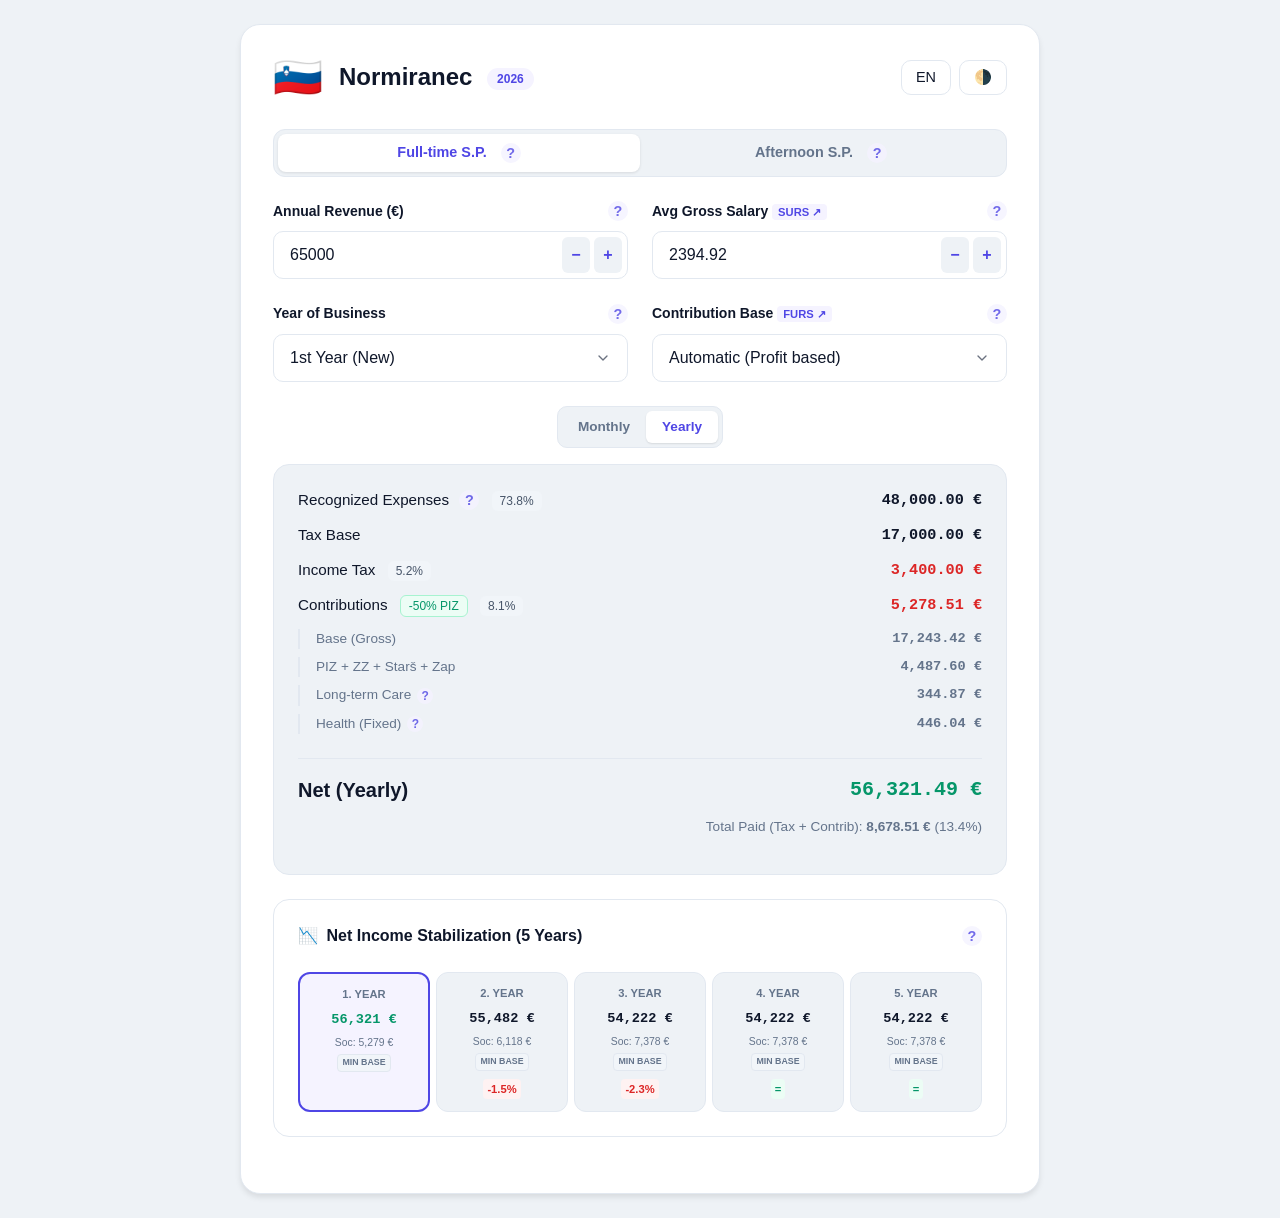
==== commit b829e403: "Update index.html" ====
--- a/index.html
+++ b/index.html
@@ -166,7 +166,7 @@
         }
         .spin-btn:hover { background: var(--primary-subtle); }
 
-        #manual-base-wrapper { margin-top: 12px; display: none; }
+        #manual-base-wrapper { margin-top: 1rem; display: none; } /* Added margin for separation */
 
         .info-trigger {
             cursor: pointer; color: var(--primary); margin-left: 6px; font-size: 0.9rem;
@@ -235,6 +235,7 @@
         .projection-header {
             display: flex; align-items: center; justify-content: space-between;
             margin-bottom: 1.5rem;
+            position: relative;
         }
         .projection-title {
             font-size: 1rem; font-weight: 700; color: var(--text-main);
@@ -292,7 +293,10 @@
         .badge.success { background: var(--success-bg); color: var(--success-text); border: 1px solid var(--success-border); }
 
         .limit-alert {
-            margin-top: 1rem; padding: 16px; border-radius: 12px;
+            /* REPOSITIONED: Spacing logic */
+            margin-top: 0; 
+            margin-bottom: 1.5rem; 
+            padding: 16px; border-radius: 12px;
             background-color: var(--warning-bg); color: var(--warning-text);
             font-size: 0.9rem; font-weight: 500; display: none;
             border: 1px solid rgba(0,0,0,0.05); line-height: 1.5;
@@ -394,7 +398,7 @@
                 </div>
             </div>
             <select id="status" class="form-control" onchange="handleStatusChange()">
-                <option value="y1" data-t="opt_y1" selected>1. leto (Novinec)</option>
+                <option value="y1" data-t="opt_y1" selected>1. leto (Nov S.P.)</option>
                 <option value="y2" data-t="opt_y2">2. leto</option>
                 <option value="reg" data-t="opt_reg">3. leto ali več</option>
             </select>
@@ -417,6 +421,9 @@
             
             <!-- Manual Base Input -->
             <div id="manual-base-wrapper">
+                <div class="label-row">
+                    <span data-t="label_man_month" style="font-size: 0.85rem; color: var(--text-muted); font-weight: normal;">Mesečni znesek</span>
+                </div>
                 <div class="input-wrapper">
                     <input type="number" id="base-manual" class="form-control" placeholder="2000" min="0" step="50" oninput="calc()">
                     <div class="spinner-group">
@@ -434,6 +441,9 @@
             <div class="view-btn active" onclick="setView('yearly')" id="view-yr" data-t="view_yr">Letno</div>
         </div>
     </div>
+
+    <!-- ALERT BOX (MOVED HERE) -->
+    <div id="alert-box" class="limit-alert"></div>
 
     <!-- MAIN RESULTS -->
     <div class="results-card">
@@ -526,7 +536,7 @@
                 <span id="proj-title-text" data-t="proj_title">Stabilizacija neto dohodka (5 Let)</span>
             </span>
             <span class="info-trigger" data-tip="pop-proj">?</span>
-            <div id="pop-proj" class="popover">
+            <div id="pop-proj" class="popover right">
                 <span data-t="desc_proj"></span>
             </div>
         </div>
@@ -565,8 +575,6 @@
             </div>
         </div>
     </div>
-
-    <div id="alert-box" class="limit-alert"></div>
 </div>
 
 <script>
@@ -590,8 +598,9 @@
             title: "Normiranec 2026", full_sp: "Polni S.P.", pop_sp: "Popoldanski S.P.",
             label_revenue: "Letni prihodki (€)", label_salary: "Povprečna bruto plača",
             label_status: "Leto poslovanja", label_base: "Osnova za prispevke",
-            opt_reg: "3. leto ali več", opt_y1: "1. leto (Novinec)", opt_y2: "2. leto",
+            opt_reg: "3. leto ali več", opt_y1: "1. leto (Nov S.P.)", opt_y2: "2. leto",
             opt_real: "Po dobičku (Avtomatsko)", opt_man: "Ročni vnos",
+            label_man_month: "Mesečni znesek",
             res_expenses: "Priznani stroški", res_base: "Davčna osnova", res_tax: "Dohodnina",
             res_soc: "Prispevki", res_net: "Neto", 
             det_base: "Osnova (Bruto)", lbl_do: "Dolg. oskrba", lbl_ozp: "OZP",
@@ -601,7 +610,7 @@
             desc_polni: "<strong>Polni S.P.:</strong> Vaša edina ali glavna zaposlitev.",
             desc_pop: "<strong>Popoldanski S.P.:</strong> Imate redno zaposlitev drugje.",
             alert_limit: "⚠️ OPOZORILO: Presegate limit {limit} € za {mode}!",
-            alert_breach: "⛔ PREKORAČITEV: Presegli ste {limit} €! Presežek se obdavči s 35%.",
+            alert_breach: "⛔ PREKORAČITEV: Presegli ste {limit} €! Presežek se obdavči s 35%.<br><br>⚠️ <strong>Pozor:</strong> Če povprečje prihodkov dveh zaporednih let preseže {limit} €, izgubite status normiranca.",
             view_mo: "Mesečno", view_yr: "Letno", net_mo: "Neto (Mesečno)", net_yr: "Neto (Letno)",
             desc_revenue: "Vpišite obdavčljive prihodke (realizacija).",
             desc_salary: "Statistični podatek (SURS). Določa MIN in MAX mejo za osnovo.",
@@ -618,6 +627,7 @@
             label_status: "Year of Business", label_base: "Contribution Base",
             opt_reg: "3rd Year or more", opt_y1: "1st Year (New)", opt_y2: "2nd Year",
             opt_real: "Automatic (Profit based)", opt_man: "Manual Input",
+            label_man_month: "Monthly Amount",
             res_expenses: "Recognized Expenses", res_base: "Tax Base", res_tax: "Income Tax",
             res_soc: "Contributions", res_net: "Net Profit", 
             det_base: "Base (Gross)", lbl_do: "Long-term Care", lbl_ozp: "Health (Fixed)",
@@ -627,7 +637,7 @@
             desc_polni: "<strong>Full S.P.:</strong> Your main employment.",
             desc_pop: "<strong>Afternoon S.P.:</strong> You have a full-time job elsewhere.",
             alert_limit: "⚠️ WARNING: You exceed the {limit} € limit!",
-            alert_breach: "⛔ BREACH: You exceeded {limit} €! Excess is taxed at 35%.",
+            alert_breach: "⛔ BREACH: You exceeded {limit} €! Excess is taxed at 35%.<br><br>⚠️ <strong>Warning:</strong> If the average revenue of two consecutive years exceeds {limit} €, you lose the normirani status.",
             view_mo: "Monthly", view_yr: "Yearly", net_mo: "Net (Monthly)", net_yr: "Net (Yearly)",
             desc_revenue: "Enter taxable revenue.",
             desc_salary: "SURS Data. Defines MIN and MAX limits for contribution base.",
@@ -644,6 +654,7 @@
             label_status: "Рік діяльності", label_base: "База внесків",
             opt_reg: "3-й рік і більше", opt_y1: "1-й рік (Новачок)", opt_y2: "2-й рік",
             opt_real: "Автоматично (за прибутком)", opt_man: "Вручну",
+            label_man_month: "Місячна сума",
             res_expenses: "Визнані витрати", res_base: "Податкова база", res_tax: "Податок на дохід",
             res_soc: "Соц. внески", res_net: "Чистий дохід", 
             det_base: "База (Брутто)", lbl_do: "Довг. догляд", lbl_ozp: "ОЗП (Мед.)",
@@ -653,7 +664,7 @@
             desc_polni: "<strong>Повний ФОП:</strong> Основна робота.",
             desc_pop: "<strong>Додатковий ФОП:</strong> Є інша робота.",
             alert_limit: "⚠️ УВАГА: Ви перевищуєте ліміт {limit} €!",
-            alert_breach: "⛔ ПОРУШЕННЯ: Ви перевищили {limit} €!",
+            alert_breach: "⛔ ПОРУШЕННЯ: Ви перевищили {limit} €! Надлишок оподатковується 35%.<br><br>⚠️ <strong>Увага:</strong> Якщо середній дохід за два послідовні роки перевищує {limit} €, ви втрачаєте статус нормиранця.",
             view_mo: "Щомісяця", view_yr: "Щорічно", net_mo: "Нетто (Місяць)", net_yr: "Нетто (Рік)",
             desc_revenue: "Введіть оподатковуваний дохід.",
             desc_salary: "Статистичні дані. Визначає МІН та МАКС базу.",
@@ -673,7 +684,7 @@
         return 'en';
     }
 
-    let state = { mode: 'polni', lang: detectLanguage(), theme: 'light', view: 'yearly' };
+    let state = { mode: 'polni', lang: detectLanguage(), theme: 'light', view: 'yearly', lastAutoBase: 0 };
 
     function init() {
         if (window.matchMedia && window.matchMedia('(prefers-color-scheme: dark)').matches) {
@@ -752,7 +763,16 @@
 
     function toggleManualBase() {
         const type = document.getElementById('base-type').value;
-        document.getElementById('manual-base-wrapper').style.display = type === 'manual' ? 'block' : 'none';
+        const manualInput = document.getElementById('base-manual');
+        const manualWrapper = document.getElementById('manual-base-wrapper');
+        
+        if (type === 'manual') {
+            manualWrapper.style.display = 'block';
+            // Pre-fill with the calculated auto base to allow easy adjustment
+            manualInput.value = state.lastAutoBase.toFixed(2);
+        } else {
+            manualWrapper.style.display = 'none';
+        }
         calc();
     }
 
@@ -848,34 +868,20 @@
             if (status === 'y1') {
                 cBase = limits.min;
                 isMin = true;
-            } else if ((status === 'reg' || status === 'y2') && prevYearSoc === null) {
-                const totalRate = CONFIG.rates.piz + CONFIG.rates.zz + CONFIG.rates.parent + 
-                                  CONFIG.rates.emp + CONFIG.rates.injury + CONFIG.rates.do;
-                
-                const denominator = 12 - (9 * totalRate);
-                const theoreticalBase = (0.75 * profit) / denominator;
-                
-                if (theoreticalBase < limits.min) {
+            } else {
+                // FIXED LOGIC FOR NORMIRANEC:
+                // Base = (Profit * 0.75) / 12
+                // Do NOT add contributions back, as normalized expenses (80%) cover them.
+                let calculatedBase = (profit * 0.75) / 12;
+
+                if (calculatedBase < limits.min) {
                     cBase = limits.min;
                     isMin = true;
-                } else if (theoreticalBase > limits.max) {
+                } else if (calculatedBase > limits.max) {
                     cBase = limits.max;
                     isMax = true;
                 } else {
-                    cBase = theoreticalBase;
-                }
-            } else {
-                let contributionsToUse = prevYearSoc > 0 ? prevYearSoc : (limits.min * 0.38 * 12); 
-                let rawBase = ((profit + contributionsToUse) * 0.75) / 12;
-
-                if (rawBase < limits.min) {
-                    cBase = limits.min;
-                    isMin = true;
-                } else if (rawBase > limits.max) {
-                    cBase = limits.max;
-                    isMax = true;
-                } else {
-                    cBase = rawBase;
+                    cBase = calculatedBase;
                 }
             }
         }
@@ -909,8 +915,13 @@
 
         const taxData = getTaxAndExpenses(rev, state.mode);
         
+        // --- Calculate "Auto" Base for Pre-fill Reference ---
+        let prevSocForAuto = ((status === 'reg' || status === 'y2')) ? null : 0;
+        const autoSocData = calculateSocialContributions(rev, taxData.expenses, avgSal, status, 'auto', 0, prevSocForAuto);
+        state.lastAutoBase = autoSocData.baseUsed;
+        
+        // --- Actual Calculation based on Selection ---
         let prevSocArg = ((status === 'reg' || status === 'y2') && baseMethod === 'auto') ? null : 0; 
-        
         const socData = calculateSocialContributions(rev, taxData.expenses, avgSal, status, baseMethod, manualVal, prevSocArg);
 
         const netAnnual = rev - taxData.tax - socData.annualTotal;
@@ -935,7 +946,6 @@
         const socPct = rev > 0 ? (socData.annualTotal / rev) * 100 : 0;
         document.getElementById('badge-soc').innerText = `${socPct.toFixed(1)}%`;
         
-        // --- NEW BADGE LOGIC ---
         const discBadge = document.getElementById('badge-soc-discount');
         if (state.mode === 'polni') {
             if (status === 'y1') {
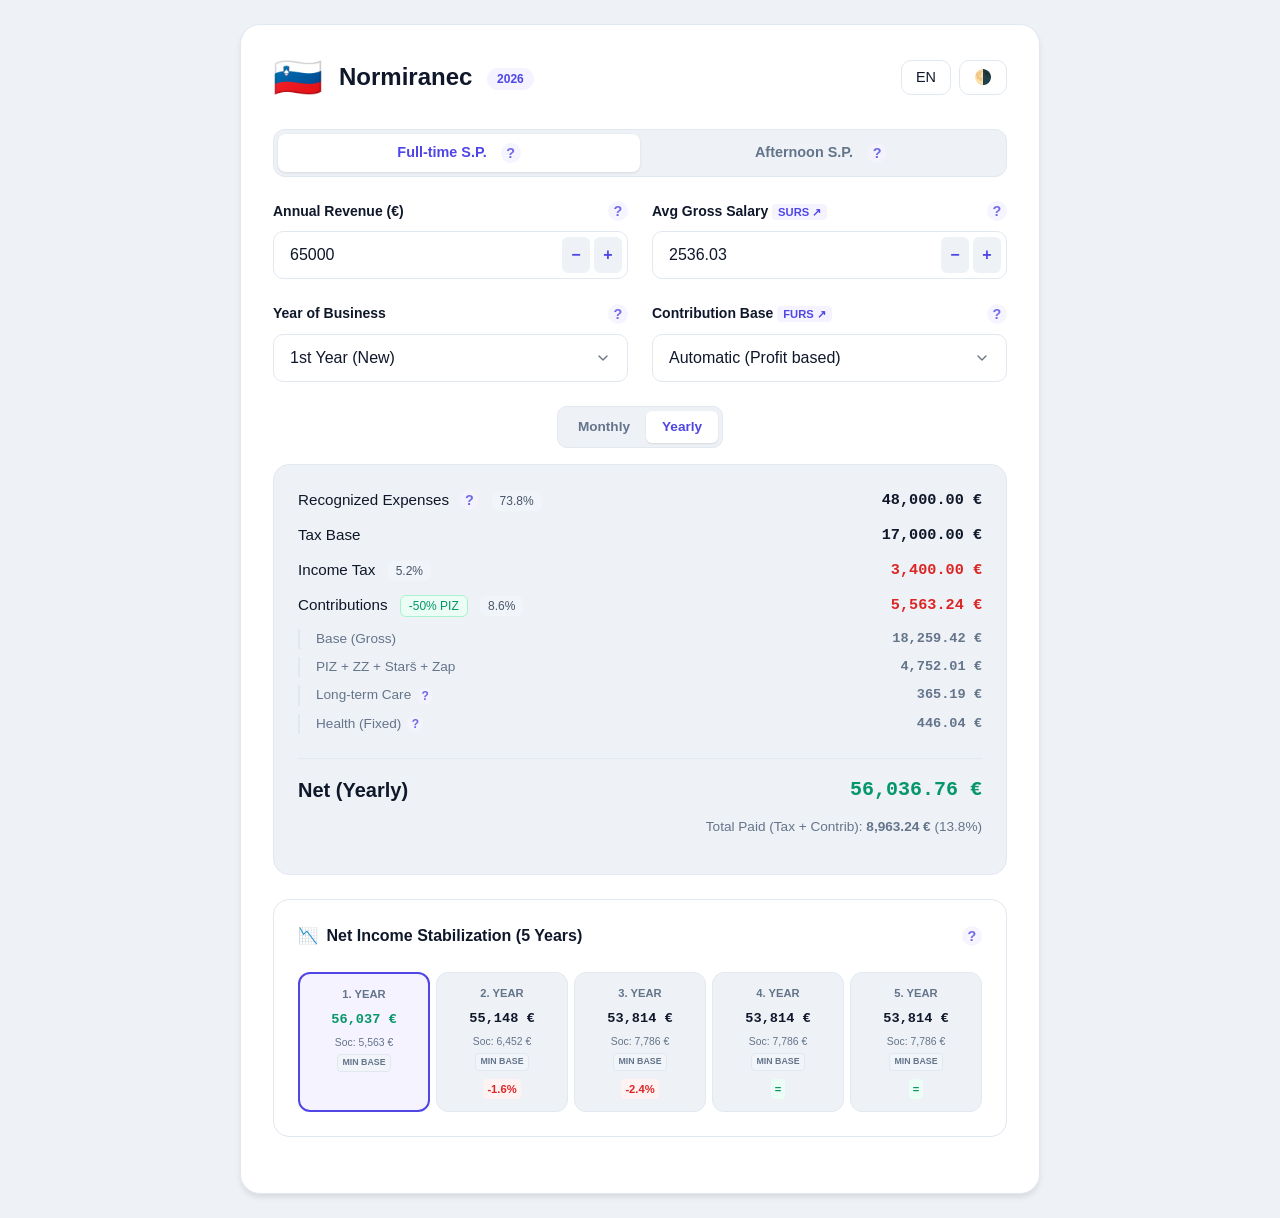
==== commit 069d5fa3: "Update index.html Average annual salary from SURS updated" ====
--- a/index.html
+++ b/index.html
@@ -379,7 +379,7 @@
                 </div>
             </div>
             <div class="input-wrapper">
-                <input type="number" id="avg-salary" class="form-control" value="2394.92" min="0" step="50" oninput="calc()">
+                <input type="number" id="avg-salary" class="form-control" value="2536.03" min="0" step="50" oninput="calc()">
                 <div class="spinner-group">
                     <button type="button" class="spin-btn" onclick="stepVal('avg-salary', -1)">−</button>
                     <button type="button" class="spin-btn" onclick="stepVal('avg-salary', 1)">+</button>
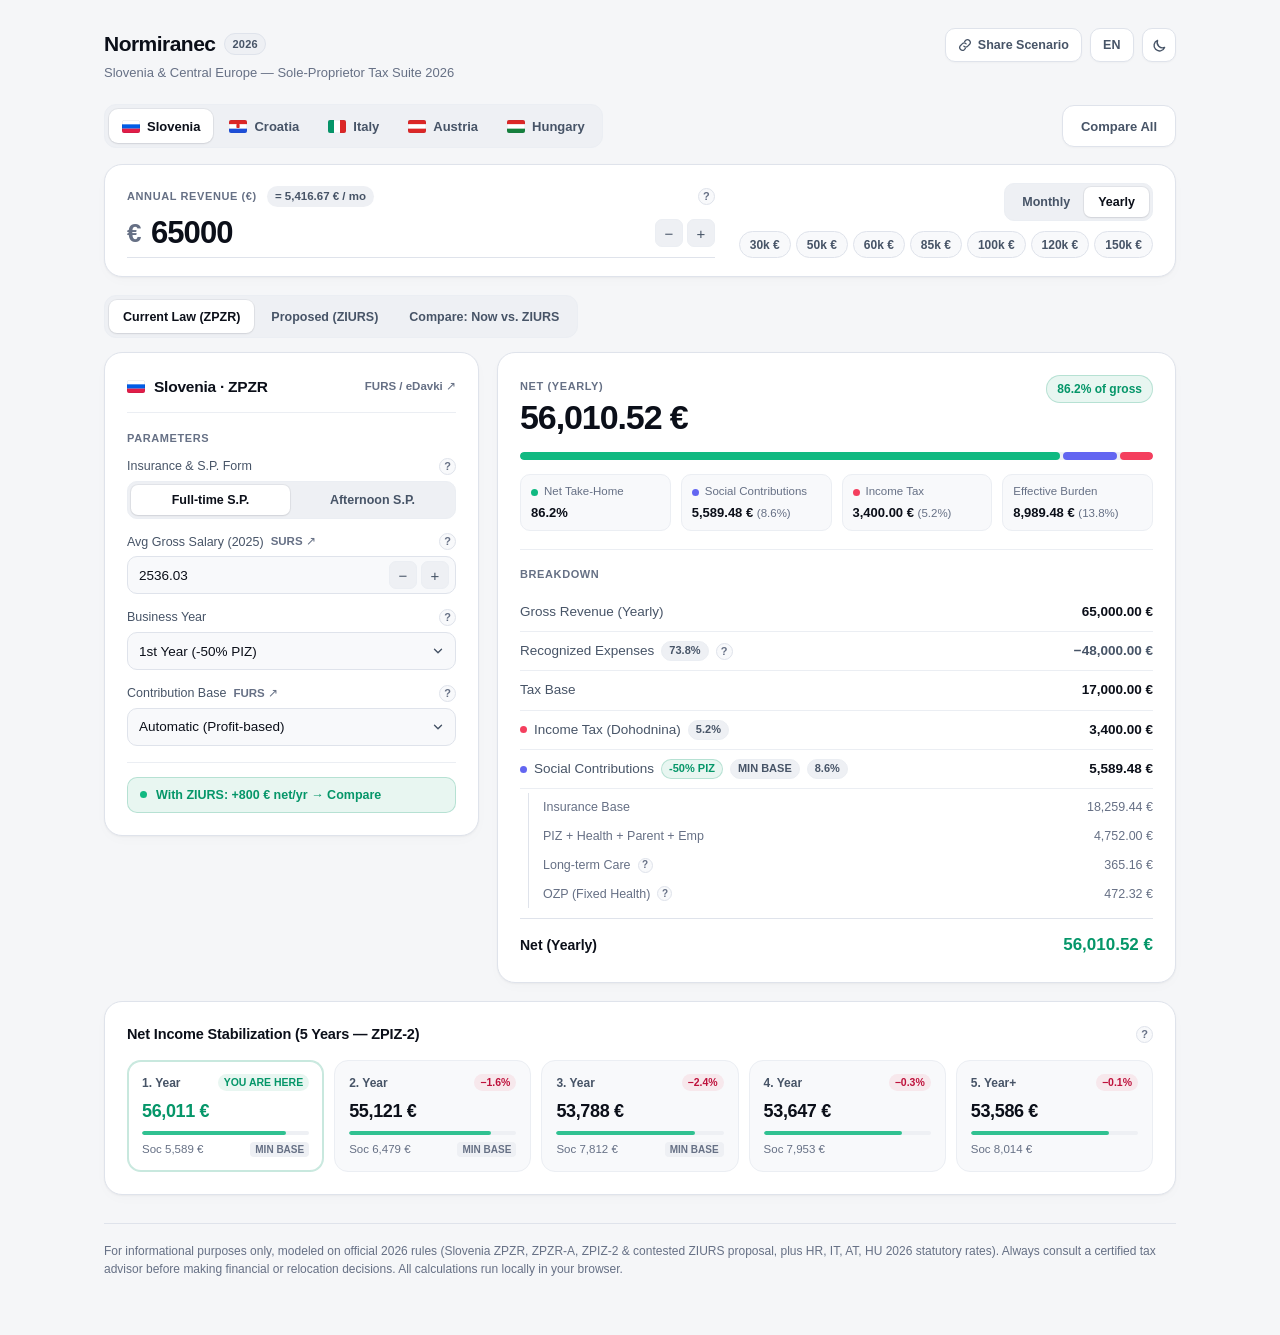
==== commit 4c5c31b7: "Release 2026 Normiranec & Central Europe Sole-Proprietor Tax Suite" ====
--- a/index.html
+++ b/index.html
@@ -1,1065 +1,104 @@
 <!DOCTYPE html>
 <html lang="sl">
 <head>
-    <meta charset="UTF-8">
-    <meta name="viewport" content="width=device-width, initial-scale=1.0, maximum-scale=1.0, user-scalable=no">
-    <title>Slovenia Normiranec Calculator 2026</title>
-    <style>
-        :root {
-            --primary: #4f46e5;       
-            --primary-hover: #4338ca; 
-            --primary-subtle: #f5f3ff;
-            --bg-body: #eef2f6;       
-            --bg-card: #ffffff;
-            --bg-input: #ffffff;
-            --text-main: #0f172a;     
-            --text-muted: #64748b;    
-            --border: #e2e8f0;        
-            --ring-focus: rgba(79, 70, 229, 0.3);
-            --success-text: #059669;
-            --success-bg: #ecfdf5;  
-            --success-border: #a7f3d0;
-            --danger-text: #dc2626;   
-            --danger-bg: #fef2f2;
-            --warning-bg: #fffbeb;    
-            --warning-text: #92400e;  
-            --breach-bg: #fef2f2;     
-            --breach-border: #fecaca; 
-            --badge-bg: #f1f5f9;
-            --badge-text: #475569;
-        }
-
-        [data-theme="dark"] {
-            --primary: #818cf8;
-            --primary-hover: #6366f1;
-            --primary-subtle: #1e1b4b;
-            --bg-body: #0f172a;
-            --bg-card: #1e293b;
-            --bg-input: #0f172a;
-            --text-main: #f8fafc;
-            --text-muted: #94a3b8;
-            --border: #334155;
-            --ring-focus: rgba(129, 140, 248, 0.3);
-            --success-text: #34d399;
-            --success-bg: #064e3b;
-            --success-border: #059669;
-            --danger-text: #f87171;
-            --danger-bg: #450a0a;
-            --warning-bg: #451a03;
-            --warning-text: #fcd34d;
-            --breach-bg: #450a0a;
-            --breach-border: #7f1d1d;
-            --badge-bg: #334155;
-            --badge-text: #cbd5e1;
-        }
-
-        * { box-sizing: border-box; touch-action: manipulation; }
-        
-        body {
-            font-family: 'Inter', -apple-system, BlinkMacSystemFont, "Segoe UI", Roboto, sans-serif;
-            background-color: var(--bg-body);
-            color: var(--text-main);
-            margin: 0;
-            padding: 24px;
-            display: flex;
-            justify-content: center;
-            line-height: 1.5;
-        }
-
-        .container {
-            background-color: var(--bg-card);
-            width: 100%;
-            max-width: 800px;
-            padding: 2rem;
-            border-radius: 20px;
-            box-shadow: 0 4px 6px -1px rgba(0, 0, 0, 0.1);
-            border: 1px solid var(--border);
-            position: relative; 
-        }
-
-        @media (max-width: 480px) {
-            body { padding: 0; background-color: var(--bg-card); }
-            .container { padding: 1.25rem 1rem; border: none; box-shadow: none; border-radius: 0; max-width: 100%; }
-            .header { margin-bottom: 1.5rem; }
-            .input-grid { gap: 1rem; margin-bottom: 1rem; }
-            .projection-grid { 
-                grid-template-columns: repeat(5, 140px) !important; 
-                overflow-x: auto; 
-                padding-bottom: 12px;
-                scroll-snap-type: x mandatory;
-            }
-            .proj-col { scroll-snap-align: center; }
-        }
-
-        .header { display: flex; justify-content: space-between; align-items: center; margin-bottom: 2rem; }
-        .brand { display: flex; align-items: center; gap: 16px; }
-        .brand-logo { font-size: 2.5rem; line-height: 1; flex-shrink: 0; cursor: default; }
-        .brand-text h1 { margin: 0; font-size: 1.5rem; font-weight: 700; color: var(--text-main); }
-        .year-badge {
-            display: inline-block; background-color: var(--primary-subtle); color: var(--primary);
-            font-size: 0.75rem; font-weight: 600; padding: 2px 10px; border-radius: 9999px;
-            vertical-align: middle; margin-left: 8px;
-        }
-        
-        .controls { display: flex; gap: 8px; }
-        .btn-icon {
-            background: transparent; border: 1px solid var(--border); color: var(--text-main);
-            padding: 8px 14px; border-radius: 10px; cursor: pointer; font-size: 0.9rem; font-weight: 500;
-        }
-        .btn-icon:hover { background: var(--bg-body); }
-
-        .toggle-group {
-            display: flex; background: var(--bg-body); padding: 4px; border-radius: 12px;
-            margin-bottom: 1.5rem; border: 1px solid var(--border);
-        }
-        .toggle-btn {
-            flex: 1; text-align: center; padding: 8px; cursor: pointer; font-weight: 600;
-            color: var(--text-muted); border-radius: 8px; font-size: 0.9rem; transition: all 0.2s;
-            position: relative; 
-        }
-        .toggle-btn.active { background: var(--bg-card); color: var(--primary); box-shadow: 0 1px 3px rgba(0,0,0,0.1); }
-
-        .btn-content { display: flex; align-items: center; justify-content: center; gap: 8px; }
-
-        .input-grid { display: grid; grid-template-columns: 1fr 1fr; gap: 1.5rem; margin-bottom: 1.5rem; }
-        @media (max-width: 600px) { .input-grid { grid-template-columns: 1fr; gap: 1rem; } }
-
-        .form-group { position: relative; }
-        
-        .label-row {
-            display: flex; align-items: center; justify-content: space-between;
-            font-size: 0.875rem; font-weight: 600; margin-bottom: 0.6rem; 
-            color: var(--text-main);
-            position: relative;
-        }
-        
-        .input-wrapper { position: relative; display: flex; align-items: center; }
-        
-        /* HIDE NATIVE SPINNERS */
-        input[type=number]::-webkit-inner-spin-button, 
-        input[type=number]::-webkit-outer-spin-button { 
-            -webkit-appearance: none; 
-            margin: 0; 
-        }
-
-        .form-control {
-            width: 100%; height: 48px; padding: 0 16px; padding-right: 70px; 
-            border: 1px solid var(--border); background-color: var(--bg-input); 
-            color: var(--text-main); border-radius: 10px; font-size: 1rem; 
-            appearance: none; -moz-appearance: textfield; /* Firefox */
-        }
-        .form-control:focus { outline: none; border-color: var(--primary); box-shadow: 0 0 0 3px var(--ring-focus); }
-
-        select.form-control {
-            padding-right: 40px; cursor: pointer;
-            background-image: url("data:image/svg+xml;charset=UTF-8,%3csvg xmlns='http://www.w3.org/2000/svg' viewBox='0 0 24 24' fill='none' stroke='%236b7280' stroke-width='2' stroke-linecap='round' stroke-linejoin='round'%3e%3cpolyline points='6 9 12 15 18 9'%3e%3c/polyline%3e%3c/svg%3e");
-            background-repeat: no-repeat; background-position: right 16px center; background-size: 16px;
-        }
-
-        .spinner-group { position: absolute; right: 6px; top: 6px; bottom: 6px; display: flex; gap: 4px; }
-        
-        .spin-btn {
-            width: 28px; height: 100%; border: none; background: var(--bg-body);
-            border-radius: 6px; color: var(--primary); font-size: 1rem; font-weight: bold;
-            cursor: pointer; display: flex; align-items: center; justify-content: center;
-            transition: background 0.2s; user-select: none;
-        }
-        .spin-btn:hover { background: var(--primary-subtle); }
-
-        #manual-base-wrapper { margin-top: 1rem; display: none; } /* Added margin for separation */
-
-        .info-trigger {
-            cursor: pointer; color: var(--primary); margin-left: 6px; font-size: 0.9rem;
-            opacity: 0.8; transition: all 0.2s; position: relative;
-            background: var(--primary-subtle); width: 20px; height: 20px; border-radius: 50%;
-            text-align: center; line-height: 20px; font-weight: bold; user-select: none;
-            display: inline-block;
-        }
-        .info-trigger:hover { opacity: 1; transform: scale(1.1); }
-        
-        .popover {
-            display: none; position: absolute; top: 28px; left: 0; width: 280px;
-            background: var(--bg-card); border: 1px solid var(--border); padding: 16px;
-            border-radius: 12px; box-shadow: 0 10px 25px -5px rgba(0, 0, 0, 0.15);
-            z-index: 1000; font-size: 0.85rem; font-weight: 400; color: var(--text-muted);
-            line-height: 1.5; margin-top: 8px; text-align: left; 
-        }
-        .popover.visible { display: block; animation: fadeIn 0.2s ease-out; }
-        .popover.right { left: auto; right: 0; }
-        .pop-list { margin: 5px 0 0 0; padding-left: 1.2rem; font-size: 0.8rem; }
-        @keyframes fadeIn { from { opacity: 0; transform: translateY(-5px); } to { opacity: 1; transform: translateY(0); } }
-
-        .source-link {
-            font-size: 0.7rem; color: var(--primary); text-decoration: none;
-            background: var(--primary-subtle); padding: 2px 6px; border-radius: 4px;
-        }
-
-        .view-controls { display: flex; justify-content: center; margin-bottom: 1rem; }
-        .view-toggle { display: inline-flex; background: var(--bg-body); padding: 4px; border-radius: 10px; border: 1px solid var(--border); }
-        .view-btn {
-            padding: 6px 16px; font-size: 0.85rem; font-weight: 600; cursor: pointer;
-            color: var(--text-muted); border-radius: 6px; transition: all 0.2s;
-        }
-        .view-btn.active { background: var(--bg-card); color: var(--primary); box-shadow: 0 1px 2px rgba(0,0,0,0.1); }
-
-        .results-card {
-            background-color: var(--bg-body); border: 1px solid var(--border);
-            border-radius: 16px; padding: 1.5rem; margin-bottom: 1.5rem;
-        }
-        .result-row {
-            display: flex; justify-content: space-between; align-items: center;
-            margin-bottom: 0.75rem; font-size: 0.95rem; position: relative;
-        }
-        .result-row.sub {
-            padding-left: 1rem; margin-bottom: 0.5rem; font-size: 0.85rem;
-            color: var(--text-muted); border-left: 2px solid var(--border);
-        }
-        .result-row.total {
-            margin-top: 1.5rem; padding-top: 1rem; border-top: 1px solid var(--border);
-            font-weight: 700; font-size: 1.25rem; color: var(--text-main);
-        }
-        .result-row.summary {
-            justify-content: flex-end; margin-top: 0.5rem; font-size: 0.85rem;
-            color: var(--text-muted); text-align: right;
-        }
-
-        /* PROJECTION STYLES */
-        .projection-card {
-            background-color: var(--bg-card); 
-            border: 1px solid var(--border);
-            border-radius: 16px; padding: 1.5rem; margin-bottom: 1.5rem;
-            position: relative;
-            overflow: hidden;
-            display: none;
-        }
-        .projection-header {
-            display: flex; align-items: center; justify-content: space-between;
-            margin-bottom: 1.5rem;
-            position: relative;
-        }
-        .projection-title {
-            font-size: 1rem; font-weight: 700; color: var(--text-main);
-        }
-        .projection-grid {
-            display: grid; grid-template-columns: repeat(5, 1fr); gap: 6px;
-        }
-        .proj-col {
-            background: var(--bg-body); border-radius: 12px; padding: 12px;
-            display: flex; flex-direction: column; align-items: center; text-align: center;
-            border: 1px solid var(--border); transition: transform 0.2s, box-shadow 0.2s;
-            position: relative;
-        }
-        .proj-col:hover { transform: translateY(-2px); border-color: var(--primary); }
-        .proj-col.current { border: 2px solid var(--primary); background: var(--primary-subtle); z-index: 10; }
-        
-        .proj-year { font-size: 0.7rem; font-weight: 600; text-transform: uppercase; color: var(--text-muted); margin-bottom: 8px; }
-        .proj-val { font-family: 'Courier New', monospace; font-weight: 700; font-size: 0.85rem; margin-bottom: 4px; }
-        
-        .proj-sub { 
-            font-size: 0.65rem; color: var(--text-muted); 
-            display: flex; flex-direction: column; align-items: center; gap: 2px;
-        }
-        .proj-diff { font-size: 0.7rem; font-weight: 600; margin-top: 8px; padding: 2px 4px; border-radius: 4px; min-height: 1.2em; }
-        .proj-diff.neg { color: var(--danger-text); background: var(--danger-bg); }
-        .proj-diff.neutral { color: var(--text-muted); }
-        .proj-diff.stable { color: var(--success-text); background: var(--success-bg); }
-
-        .active-label {
-            position: absolute; top: -10px; background: var(--primary); color: white;
-            font-size: 0.6rem; padding: 2px 8px; border-radius: 10px; font-weight: 700; white-space: nowrap;
-        }
-        
-        .badge-limit {
-            display: block; 
-            width: fit-content;
-            font-size: 0.55rem; background: var(--badge-bg); color: var(--text-muted); 
-            padding: 1px 4px; border-radius: 4px; font-weight: 600;
-            border: 1px solid var(--border);
-            margin-top: 2px;
-        }
-        .badge-limit.max { background: var(--primary-subtle); color: var(--primary); border-color: var(--primary); }
-
-        .val { font-family: 'Courier New', monospace; font-weight: 700; }
-        .text-red { color: var(--danger-text); }
-        .text-green { color: var(--success-text); }
-        
-        .badge {
-            display: inline-block; background-color: var(--badge-bg); color: var(--badge-text);
-            font-size: 0.75rem; padding: 1px 8px; border-radius: 6px; font-weight: 500;
-            margin-left: 8px; vertical-align: middle;
-        }
-        .badge.warn { background: var(--warning-bg); color: var(--warning-text); }
-        .badge.danger { background: var(--breach-bg); color: var(--danger-text); border: 1px solid var(--breach-border); }
-        .badge.success { background: var(--success-bg); color: var(--success-text); border: 1px solid var(--success-border); }
-
-        .limit-alert {
-            /* REPOSITIONED: Spacing logic */
-            margin-top: 0; 
-            margin-bottom: 1.5rem; 
-            padding: 16px; border-radius: 12px;
-            background-color: var(--warning-bg); color: var(--warning-text);
-            font-size: 0.9rem; font-weight: 500; display: none;
-            border: 1px solid rgba(0,0,0,0.05); line-height: 1.5;
-        }
-        .limit-alert.breach {
-            background-color: var(--breach-bg); color: var(--danger-text);
-            border: 1px solid var(--breach-border);
-        }
-    </style>
+  <meta charset="UTF-8">
+  <meta name="viewport" content="width=device-width, initial-scale=1.0">
+  <title>Slovenia &amp; Neighbours Sole-Proprietor Tax Suite 2026</title>
+  <meta name="theme-color" id="meta-theme-color" content="#f5f6f8">
+  <meta name="apple-mobile-web-app-capable" content="yes">
+  <meta name="mobile-web-app-capable" content="yes">
+  <meta name="apple-mobile-web-app-title" content="Normiranec">
+  <meta name="apple-mobile-web-app-status-bar-style" content="default">
+  <link rel="icon" type="image/svg+xml" href="./assets/favicon.svg?v=2026">
+  <link rel="icon" type="image/png" sizes="32x32" href="./assets/favicon-32.png?v=2026">
+  <link rel="icon" type="image/png" sizes="192x192" href="./assets/icon-192.png?v=2026">
+  <link rel="shortcut icon" href="./favicon.ico?v=2026">
+  <link rel="apple-touch-icon" sizes="180x180" href="./assets/apple-touch-icon.png?v=2026">
+  <link rel="manifest" href="./manifest.webmanifest?v=2026">
+  <script>
+    (function () {
+      var m = location.hash.match(/(?:^|[&#])theme=(dark|light)/);
+      var t = m ? m[1] : null;
+      try { if (!t) t = localStorage.getItem('si_tax_calc_theme'); } catch (e) {}
+      if (!t) t = window.matchMedia && window.matchMedia('(prefers-color-scheme: dark)').matches ? 'dark' : 'light';
+      document.documentElement.setAttribute('data-theme', t);
+      var tc = document.getElementById('meta-theme-color');
+      if (tc) tc.setAttribute('content', t === 'dark' ? '#0a0c10' : '#f5f6f8');
+    })();
+  </script>
+  <link rel="stylesheet" href="./css/styles.css">
 </head>
 <body>
 
-<div class="container">
-    <div class="header">
-        <div class="brand">
-            <div class="brand-logo">🇸🇮</div>
-            <div class="brand-text">
-                <h1>Normiranec <span class="year-badge">2026</span></h1>
-            </div>
-        </div>
-        <div class="controls">
-            <button class="btn-icon" onclick="toggleLang()" id="btn-lang">SL</button>
-            <button class="btn-icon" onclick="toggleTheme()" id="btn-theme">🌗</button>
-        </div>
+<div class="app-shell" id="app-container">
+  <!-- Minimal Top Header -->
+  <header class="topbar">
+    <div class="brand">
+      <div class="brand-title-row">
+        <h1 id="brand-title">Normiranec</h1>
+        <span class="year-badge">2026</span>
+      </div>
+      <p class="brand-sub" id="brand-subtitle">Slovenia &amp; Central Europe — Sole-Proprietor Tax Suite 2026</p>
     </div>
 
-    <!-- TOGGLES -->
-    <div class="toggle-group">
-        <div class="toggle-btn active" onclick="setMode('polni', event)" id="tab-polni">
-            <div class="btn-content">
-                <span data-t="full_sp">Polni S.P.</span>
-                <span class="info-trigger" data-tip="pop-desc-polni">?</span>
-            </div>
-            <div id="pop-desc-polni" class="popover">
-                <span data-t="desc_polni"></span>
-            </div>
+    <div class="controls">
+      <button type="button" class="btn-utility" id="btn-share" title="Share Scenario">Share</button>
+      <button type="button" class="btn-utility btn-lang" id="btn-lang" title="Switch Language">SL</button>
+      <button type="button" class="btn-utility btn-theme" id="btn-theme" title="Toggle Dark/Light Theme" aria-label="Toggle Theme"></button>
+    </div>
+  </header>
+
+  <!-- Primary Country & Cross-Border Arena Navigation -->
+  <nav class="country-nav" aria-label="Countries and Comparison">
+    <div class="country-tabs-group">
+      <button type="button" class="nav-tab active" data-nav-tab="si"><span class="nav-flag" data-flag="si"></span><span class="nav-lbl">Slovenija</span></button>
+      <button type="button" class="nav-tab" data-nav-tab="hr"><span class="nav-flag" data-flag="hr"></span><span class="nav-lbl">Hrvaška</span></button>
+      <button type="button" class="nav-tab" data-nav-tab="it"><span class="nav-flag" data-flag="it"></span><span class="nav-lbl">Italija</span></button>
+      <button type="button" class="nav-tab" data-nav-tab="at"><span class="nav-flag" data-flag="at"></span><span class="nav-lbl">Avstrija</span></button>
+      <button type="button" class="nav-tab" data-nav-tab="hu"><span class="nav-flag" data-flag="hu"></span><span class="nav-lbl">Madžarska</span></button>
+    </div>
+    <button type="button" class="nav-tab arena-tab" data-nav-tab="compare"><span class="nav-lbl">Primerjaj vse</span></button>
+  </nav>
+
+  <!-- Unified Revenue Command Strip -->
+  <section class="revenue-strip">
+    <div class="revenue-main">
+      <div class="rev-input-col">
+        <div class="label-row">
+          <span class="rev-label-wrap">
+            <span class="overline" id="lbl-global-rev">Letni prihodki (€)</span>
+            <span class="equiv-pill num-tabular" id="rev-period-equiv"></span>
+          </span>
+          <button type="button" class="info-trigger" data-tip-key="desc_revenue" aria-label="Info">?</button>
         </div>
 
-        <div class="toggle-btn" onclick="setMode('pop', event)" id="tab-pop">
-            <div class="btn-content">
-                <span data-t="pop_sp">Popoldanski S.P.</span>
-                <span class="info-trigger" data-tip="pop-desc-pop">?</span>
-            </div>
-            <div id="pop-desc-pop" class="popover right">
-                <span data-t="desc_pop"></span>
-            </div>
+        <div class="hero-input-wrapper">
+          <span class="currency-prefix" aria-hidden="true">€</span>
+          <input type="number" id="global-revenue" class="hero-revenue-input num-tabular" value="65000" min="0" step="any" data-step="5000">
+          <div class="spinner-group">
+            <button type="button" class="spin-btn" data-step-target="global-revenue" data-step-dir="-1" aria-label="Decrease">−</button>
+            <button type="button" class="spin-btn" data-step-target="global-revenue" data-step-dir="1" aria-label="Increase">+</button>
+          </div>
         </div>
+      </div>
+
+      <div class="rev-actions-col">
+        <div class="view-toggle" role="group" aria-label="Billing Period">
+          <button type="button" class="view-btn" data-view-mode="monthly" id="view-mo">Mesečno</button>
+          <button type="button" class="view-btn active" data-view-mode="yearly" id="view-yr">Letno</button>
+        </div>
+        <div class="quick-rev-row" id="quick-rev-row"></div>
+      </div>
     </div>
+  </section>
 
-    <!-- INPUTS -->
-    <div class="input-grid">
-        <!-- Revenue -->
-        <div class="form-group">
-            <div class="label-row">
-                <span data-t="label_revenue">Letni prihodki (€)</span>
-                <span class="info-trigger" data-tip="pop-rev">?</span>
-                <div id="pop-rev" class="popover">
-                    <span data-t="desc_revenue"></span>
-                </div>
-            </div>
-            <div class="input-wrapper">
-                <input type="number" id="revenue" class="form-control" value="65000" min="0" step="5000" oninput="calc()">
-                <div class="spinner-group">
-                    <button type="button" class="spin-btn" onclick="stepVal('revenue', -1)">−</button>
-                    <button type="button" class="spin-btn" onclick="stepVal('revenue', 1)">+</button>
-                </div>
-            </div>
-        </div>
-        
-        <!-- Salary -->
-        <div class="form-group">
-            <div class="label-row">
-                <span>
-                    <span data-t="label_salary">Povprečna bruto plača</span>
-                    <a href="https://www.stat.si/StatWeb/Field/Index/15" target="_blank" class="source-link" onclick="event.stopPropagation()">SURS ↗</a>
-                </span>
-                <span class="info-trigger" data-tip="pop-sal">?</span>
-                <div id="pop-sal" class="popover right">
-                    <span data-t="desc_salary"></span>
-                </div>
-            </div>
-            <div class="input-wrapper">
-                <input type="number" id="avg-salary" class="form-control" value="2536.03" min="0" step="50" oninput="calc()">
-                <div class="spinner-group">
-                    <button type="button" class="spin-btn" onclick="stepVal('avg-salary', -1)">−</button>
-                    <button type="button" class="spin-btn" onclick="stepVal('avg-salary', 1)">+</button>
-                </div>
-            </div>
-        </div>
-    </div>
+  <!-- Dynamic Workspace Mount -->
+  <main id="view-mount"></main>
 
-    <div class="input-grid" id="polni-settings">
-        <div class="form-group">
-            <div class="label-row">
-                <span data-t="label_status">Leto poslovanja</span>
-                <span class="info-trigger" data-tip="pop-status">?</span>
-                <div id="pop-status" class="popover">
-                    <span data-t="desc_status"></span>
-                </div>
-            </div>
-            <select id="status" class="form-control" onchange="handleStatusChange()">
-                <option value="y1" data-t="opt_y1" selected>1. leto (Nov S.P.)</option>
-                <option value="y2" data-t="opt_y2">2. leto</option>
-                <option value="reg" data-t="opt_reg">3. leto ali več</option>
-            </select>
-        </div>
-        <div class="form-group">
-            <div class="label-row">
-                <span>
-                    <span data-t="label_base">Osnova za prispevke</span>
-                    <a href="https://www.fu.gov.si/davki_in_druge_dajatve/podrocja/prispevki_za_socialno_varnost/osnove_za_placilo_ter_zneski_prispevkov_za_socialno_varnost/" target="_blank" class="source-link" onclick="event.stopPropagation()">FURS ↗</a>
-                </span>
-                <span class="info-trigger" data-tip="pop-base">?</span>
-                <div id="pop-base" class="popover right">
-                    <span data-t="desc_base"></span>
-                </div>
-            </div>
-            <select id="base-type" class="form-control" onchange="toggleManualBase()">
-                <option value="auto" data-t="opt_real">Po dobičku (Avtomatsko)</option>
-                <option value="manual" data-t="opt_man">Ročni vnos</option>
-            </select>
-            
-            <!-- Manual Base Input -->
-            <div id="manual-base-wrapper">
-                <div class="label-row">
-                    <span data-t="label_man_month" style="font-size: 0.85rem; color: var(--text-muted); font-weight: normal;">Mesečni znesek</span>
-                </div>
-                <div class="input-wrapper">
-                    <input type="number" id="base-manual" class="form-control" placeholder="2000" min="0" step="50" oninput="calc()">
-                    <div class="spinner-group">
-                        <button type="button" class="spin-btn" onclick="stepVal('base-manual', -1)">−</button>
-                        <button type="button" class="spin-btn" onclick="stepVal('base-manual', 1)">+</button>
-                    </div>
-                </div>
-            </div>
-        </div>
-    </div>
-
-    <div class="view-controls">
-        <div class="view-toggle">
-            <div class="view-btn" onclick="setView('monthly')" id="view-mo" data-t="view_mo">Mesečno</div>
-            <div class="view-btn active" onclick="setView('yearly')" id="view-yr" data-t="view_yr">Letno</div>
-        </div>
-    </div>
-
-    <!-- ALERT BOX (MOVED HERE) -->
-    <div id="alert-box" class="limit-alert"></div>
-
-    <!-- MAIN RESULTS -->
-    <div class="results-card">
-        <div class="result-row">
-            <span>
-                <span data-t="res_expenses">Priznani stroški</span>
-                <span class="info-trigger" data-tip="pop-exp">?</span>
-                <span id="badge-exp" class="badge">80%</span>
-            </span>
-            <div id="pop-exp" class="popover">
-                <span data-t="desc_expenses_rule"></span>
-            </div>
-            <span class="val" id="out-exp">0.00 €</span>
-        </div>
-        
-        <div class="result-row">
-            <span data-t="res_base">Davčna osnova</span>
-            <span class="val" id="out-base">0.00 €</span>
-        </div>
-        
-        <div class="result-row">
-            <span>
-                <span data-t="res_tax">Dohodnina</span>
-                <span id="badge-tax" class="badge">0%</span>
-            </span>
-            <span class="val text-red" id="out-tax">0.00 €</span>
-        </div>
-        
-        <div class="result-row">
-            <span>
-                <span data-t="res_soc">Prispevki</span>
-                <span id="badge-soc-discount" class="badge success" style="display:none"></span>
-                <span id="badge-soc" class="badge">0%</span>
-            </span>
-            <span class="val text-red" id="out-soc-total">0.00 €</span>
-        </div>
-
-        <div id="breakdown-container">
-            <div class="result-row sub">
-                <span data-t="det_base">Osnova (Bruto)</span>
-                <span class="val" id="out-ins-base">0.00 €</span>
-            </div>
-            <div class="result-row sub">
-                <span>PIZ + ZZ + Starš + Zap</span>
-                <span class="val" id="out-main">0.00 €</span>
-            </div>
-            
-            <div class="result-row sub">
-                <span style="display:flex; align-items:center;">
-                    <span data-t="lbl_do">Dolg. oskrba</span>
-                    <span class="info-trigger" data-tip="pop-do" style="margin-left:6px; font-size:0.75rem; width:16px; height:16px; line-height:16px;">?</span>
-                </span>
-                <div id="pop-do" class="popover">
-                    <span data-t="desc_do"></span>
-                </div>
-                <span class="val" id="out-do">0.00 €</span>
-            </div>
-            
-            <div class="result-row sub" id="row-ozp">
-                <span style="display:flex; align-items:center;">
-                    <span data-t="lbl_ozp">OZP</span>
-                    <span class="info-trigger" data-tip="pop-ozp" style="margin-left:6px; font-size:0.75rem; width:16px; height:16px; line-height:16px;">?</span>
-                </span>
-                <div id="pop-ozp" class="popover">
-                    <span data-t="desc_ozp"></span>
-                </div>
-                <span class="val" id="out-ozp">37.17 €</span>
-            </div>
-        </div>
-        
-        <div class="result-row total">
-            <span id="lbl-net">Neto (Letno)</span>
-            <span class="val text-green" id="out-net">0.00 €</span>
-        </div>
-
-        <div class="result-row summary">
-            <span>
-                <span data-t="lbl_total_tax">Skupaj dajatve:</span> 
-                <strong id="out-total-paid">0.00 €</strong> 
-                (<span id="out-effective-rate">0.0%</span>)
-            </span>
-        </div>
-    </div>
-
-    <!-- PROJECTION SECTION (5 YEAR LOOP) -->
-    <div class="projection-card" id="proj-card">
-        <div class="projection-header">
-            <span class="projection-title">
-                <span style="margin-right:4px;">📉</span> 
-                <span id="proj-title-text" data-t="proj_title">Stabilizacija neto dohodka (5 Let)</span>
-            </span>
-            <span class="info-trigger" data-tip="pop-proj">?</span>
-            <div id="pop-proj" class="popover right">
-                <span data-t="desc_proj"></span>
-            </div>
-        </div>
-        
-        <div class="projection-grid">
-            <div class="proj-col current" id="proj-col-0">
-                <span class="active-label" id="lbl-you-1" style="display:none;" data-t="label_here">TUKAJ</span>
-                <span class="proj-year" id="lbl-col-0">1. Leto</span>
-                <span class="proj-val text-green" id="p-net-0">0 €</span>
-                <span class="proj-sub" id="p-soc-0">0 €</span>
-                <span class="proj-diff neutral" id="p-diff-0"></span>
-            </div>
-            <div class="proj-col" id="proj-col-1">
-                <span class="proj-year" id="lbl-col-1">2. Leto</span>
-                <span class="proj-val" id="p-net-1">0 €</span>
-                <span class="proj-sub" id="p-soc-1">0 €</span>
-                <div class="proj-diff neg" id="p-diff-1">0%</div>
-            </div>
-            <div class="proj-col" id="proj-col-2">
-                <span class="proj-year" id="lbl-col-2">3. Leto</span>
-                <span class="proj-val" id="p-net-2">0 €</span>
-                <span class="proj-sub" id="p-soc-2">0 €</span>
-                <div class="proj-diff neg" id="p-diff-2">0%</div>
-            </div>
-            <div class="proj-col" id="proj-col-3">
-                <span class="proj-year" id="lbl-col-3">4. Leto</span>
-                <span class="proj-val" id="p-net-3">0 €</span>
-                <span class="proj-sub" id="p-soc-3">0 €</span>
-                <div class="proj-diff neg" id="p-diff-3">0%</div>
-            </div>
-            <div class="proj-col" id="proj-col-4">
-                <span class="proj-year" id="lbl-col-4">5. Leto+</span>
-                <span class="proj-val" id="p-net-4">0 €</span>
-                <span class="proj-sub" id="p-soc-4">0 €</span>
-                <div class="proj-diff neg" id="p-diff-4">0%</div>
-            </div>
-        </div>
-    </div>
+  <!-- Legal Disclaimer Footer -->
+  <footer class="footer-disclaimer" id="footer-disclaimer"></footer>
 </div>
 
-<script>
-    const CONFIG = {
-        polni: { limit: 120000, tier1: 60000, ozp: 37.17 },
-        pop: { limit: 50000, tier1: 12500, tier2: 30000, fixed_contrib: 99.78 }, 
-        rates: { 
-            piz: 0.2435, 
-            zz: 0.1292, 
-            injury: 0.0053,
-            parent: 0.0020, 
-            emp: 0.0020, 
-            do: 0.0200,
-            do_pop: 0.0100 
-        },
-        breach_tax_rate: 0.35
-    };
-
-    const TEXT = {
-        sl: {
-            title: "Normiranec 2026", full_sp: "Polni S.P.", pop_sp: "Popoldanski S.P.",
-            label_revenue: "Letni prihodki (€)", label_salary: "Povprečna bruto plača",
-            label_status: "Leto poslovanja", label_base: "Osnova za prispevke",
-            opt_reg: "3. leto ali več", opt_y1: "1. leto (Nov S.P.)", opt_y2: "2. leto",
-            opt_real: "Po dobičku (Avtomatsko)", opt_man: "Ročni vnos",
-            label_man_month: "Mesečni znesek",
-            res_expenses: "Priznani stroški", res_base: "Davčna osnova", res_tax: "Dohodnina",
-            res_soc: "Prispevki", res_net: "Neto", 
-            det_base: "Osnova (Bruto)", lbl_do: "Dolg. oskrba", lbl_ozp: "OZP",
-            lbl_total_tax: "Skupaj dajatve:",
-            proj_title: "Stabilizacija neto dohodka (5 Let)",
-            lbl_year: "Leto", label_here: "TUKAJ", badge_min: "MIN BAZA", badge_max: "MAX BAZA",
-            desc_polni: "<strong>Polni S.P.:</strong> Vaša edina ali glavna zaposlitev.",
-            desc_pop: "<strong>Popoldanski S.P.:</strong> Imate redno zaposlitev drugje.",
-            alert_limit: "⚠️ OPOZORILO: Presegate limit {limit} € za {mode}!",
-            alert_breach: "⛔ PREKORAČITEV: Presegli ste {limit} €! Presežek se obdavči s 35%.<br><br>⚠️ <strong>Pozor:</strong> Če povprečje prihodkov dveh zaporednih let preseže {limit} €, izgubite status normiranca.",
-            view_mo: "Mesečno", view_yr: "Letno", net_mo: "Neto (Mesečno)", net_yr: "Neto (Letno)",
-            desc_revenue: "Vpišite obdavčljive prihodke (realizacija).",
-            desc_salary: "Statistični podatek (SURS). Določa MIN in MAX mejo za osnovo.",
-            desc_status: "Država krije del prispevka za pokojnino (PIZ) v prvih dveh letih poslovanja.",
-            desc_base: "<strong>Avtomatsko:</strong> Osnova se izračuna glede na dobiček (prihodki - normirani stroški) in omeji z MIN/MAX.",
-            desc_expenses_rule: "Normirani stroški: 80% do 60k€, 0% med 60-120k€.",
-            desc_do: "Prispevek za dolgotrajno oskrbo (2% ali 1%).",
-            desc_ozp: "Obvezni zdravstveni prispevek (cca 37€).",
-            desc_proj: "Prikaz, kako se osnova stabilizira skozi leta."
-        },
-        en: {
-            title: "Slovenia Tax Calc 2026", full_sp: "Full-time S.P.", pop_sp: "Afternoon S.P.",
-            label_revenue: "Annual Revenue (€)", label_salary: "Avg Gross Salary",
-            label_status: "Year of Business", label_base: "Contribution Base",
-            opt_reg: "3rd Year or more", opt_y1: "1st Year (New)", opt_y2: "2nd Year",
-            opt_real: "Automatic (Profit based)", opt_man: "Manual Input",
-            label_man_month: "Monthly Amount",
-            res_expenses: "Recognized Expenses", res_base: "Tax Base", res_tax: "Income Tax",
-            res_soc: "Contributions", res_net: "Net Profit", 
-            det_base: "Base (Gross)", lbl_do: "Long-term Care", lbl_ozp: "Health (Fixed)",
-            lbl_total_tax: "Total Paid (Tax + Contrib):",
-            proj_title: "Net Income Stabilization (5 Years)",
-            lbl_year: "Year", label_here: "YOU ARE HERE", badge_min: "MIN BASE", badge_max: "MAX BASE",
-            desc_polni: "<strong>Full S.P.:</strong> Your main employment.",
-            desc_pop: "<strong>Afternoon S.P.:</strong> You have a full-time job elsewhere.",
-            alert_limit: "⚠️ WARNING: You exceed the {limit} € limit!",
-            alert_breach: "⛔ BREACH: You exceeded {limit} €! Excess is taxed at 35%.<br><br>⚠️ <strong>Warning:</strong> If the average revenue of two consecutive years exceeds {limit} €, you lose the normirani status.",
-            view_mo: "Monthly", view_yr: "Yearly", net_mo: "Net (Monthly)", net_yr: "Net (Yearly)",
-            desc_revenue: "Enter taxable revenue.",
-            desc_salary: "SURS Data. Defines MIN and MAX limits for contribution base.",
-            desc_status: "Pension discount for the first two years of business.",
-            desc_base: "<strong>Automatic:</strong> Base is derived from profit (Rev - Exp) and clamped by MIN/MAX limits.",
-            desc_expenses_rule: "80% expenses up to 60k, 0% from 60k to 120k.",
-            desc_do: "Long-term care contribution.",
-            desc_ozp: "Mandatory Health Contribution (approx 37€).",
-            desc_proj: "Shows how base stabilizes over years."
-        },
-        ua: {
-            title: "Normiranec (ФОП) 2026", full_sp: "Повний ФОП", pop_sp: "Додатковий ФОП",
-            label_revenue: "Річний дохід (€)", label_salary: "Середня брутто-зарплата",
-            label_status: "Рік діяльності", label_base: "База внесків",
-            opt_reg: "3-й рік і більше", opt_y1: "1-й рік (Новачок)", opt_y2: "2-й рік",
-            opt_real: "Автоматично (за прибутком)", opt_man: "Вручну",
-            label_man_month: "Місячна сума",
-            res_expenses: "Визнані витрати", res_base: "Податкова база", res_tax: "Податок на дохід",
-            res_soc: "Соц. внески", res_net: "Чистий дохід", 
-            det_base: "База (Брутто)", lbl_do: "Довг. догляд", lbl_ozp: "ОЗП (Мед.)",
-            lbl_total_tax: "Разом податків:",
-            proj_title: "Стабілізація чистого доходу (5 років)",
-            lbl_year: "Рік", label_here: "ВИ ТУТ", badge_min: "МІН БАЗА", badge_max: "МАКС БАЗА",
-            desc_polni: "<strong>Повний ФОП:</strong> Основна робота.",
-            desc_pop: "<strong>Додатковий ФОП:</strong> Є інша робота.",
-            alert_limit: "⚠️ УВАГА: Ви перевищуєте ліміт {limit} €!",
-            alert_breach: "⛔ ПОРУШЕННЯ: Ви перевищили {limit} €! Надлишок оподатковується 35%.<br><br>⚠️ <strong>Увага:</strong> Якщо середній дохід за два послідовні роки перевищує {limit} €, ви втрачаєте статус нормиранця.",
-            view_mo: "Щомісяця", view_yr: "Щорічно", net_mo: "Нетто (Місяць)", net_yr: "Нетто (Рік)",
-            desc_revenue: "Введіть оподатковуваний дохід.",
-            desc_salary: "Статистичні дані. Визначає МІН та МАКС базу.",
-            desc_status: "Знижка на пенсійний внесок для перших двох років.",
-            desc_base: "<strong>Автоматично:</strong> База розраховується з прибутку та обмежується МІН/МАКС.",
-            desc_expenses_rule: "80% витрат до 60к, 0% від 60к до 120к.",
-            desc_do: "Внесок на довготривалий догляд.",
-            desc_ozp: "Обов'язковий мед. внесок (~37€).",
-            desc_proj: "Показує стабілізацію бази."
-        }
-    };
-
-    function detectLanguage() {
-        const lang = navigator.language || navigator.userLanguage || 'en';
-        if (lang.startsWith('sl')) return 'sl';
-        if (lang.startsWith('uk') || lang.startsWith('ua')) return 'ua';
-        return 'en';
-    }
-
-    let state = { mode: 'polni', lang: detectLanguage(), theme: 'light', view: 'yearly', lastAutoBase: 0 };
-
-    function init() {
-        if (window.matchMedia && window.matchMedia('(prefers-color-scheme: dark)').matches) {
-            state.theme = 'dark';
-            applyTheme();
-        }
-        document.getElementById('btn-lang').innerText = state.lang.toUpperCase();
-
-        document.addEventListener('click', function(e) {
-            const trigger = e.target.closest('.info-trigger');
-            const popover = e.target.closest('.popover');
-            if (trigger) {
-                e.stopPropagation();
-                const id = trigger.getAttribute('data-tip');
-                const target = document.getElementById(id);
-                document.querySelectorAll('.popover').forEach(p => { if (p.id !== id) p.classList.remove('visible'); });
-                if(target) target.classList.toggle('visible');
-            } else if (!popover) {
-                document.querySelectorAll('.popover').forEach(p => p.classList.remove('visible'));
-            }
-        });
-        
-        window.matchMedia('(prefers-color-scheme: dark)').addEventListener('change', event => {
-            state.theme = event.matches ? 'dark' : 'light';
-            applyTheme();
-        });
-
-        updateLabels();
-        calc();
-    }
-    
-    window.addEventListener('DOMContentLoaded', init);
-
-    function toggleTheme() { state.theme = state.theme === 'light' ? 'dark' : 'light'; applyTheme(); }
-    function applyTheme() { document.documentElement.setAttribute('data-theme', state.theme); }
-
-    function toggleLang() {
-        const map = { 'sl': 'en', 'en': 'ua', 'ua': 'sl' };
-        state.lang = map[state.lang];
-        document.getElementById('btn-lang').innerText = state.lang.toUpperCase();
-        updateLabels();
-        calc();
-    }
-
-    function updateLabels() {
-        document.querySelectorAll('[data-t]').forEach(el => {
-            const key = el.getAttribute('data-t');
-            if (TEXT[state.lang][key]) {
-                el.innerHTML = TEXT[state.lang][key];
-            }
-        });
-        document.getElementById('lbl-net').innerText = state.view === 'monthly' ? TEXT[state.lang].net_mo : TEXT[state.lang].net_yr;
-    }
-
-    function stepVal(id, direction) {
-        const input = document.getElementById(id);
-        if (direction > 0) input.stepUp(); else input.stepDown();
-        calc();
-    }
-
-    function setMode(mode, event) {
-        if(event && event.target.closest('.info-trigger')) return;
-        state.mode = mode;
-        document.getElementById('tab-polni').className = mode === 'polni' ? 'toggle-btn active' : 'toggle-btn';
-        document.getElementById('tab-pop').className = mode === 'pop' ? 'toggle-btn active' : 'toggle-btn';
-        document.getElementById('polni-settings').style.display = mode === 'polni' ? 'grid' : 'none';
-        document.getElementById('row-ozp').style.display = mode === 'polni' ? 'flex' : 'none';
-        calc();
-    }
-
-    function handleStatusChange() {
-        const baseSelect = document.getElementById('base-type');
-        if (baseSelect.value !== 'manual') baseSelect.value = 'auto';
-        toggleManualBase(); calc();
-    }
-
-    function toggleManualBase() {
-        const type = document.getElementById('base-type').value;
-        const manualInput = document.getElementById('base-manual');
-        const manualWrapper = document.getElementById('manual-base-wrapper');
-        
-        if (type === 'manual') {
-            manualWrapper.style.display = 'block';
-            // Pre-fill with the calculated auto base to allow easy adjustment
-            manualInput.value = state.lastAutoBase.toFixed(2);
-        } else {
-            manualWrapper.style.display = 'none';
-        }
-        calc();
-    }
-
-    function setView(view) {
-        state.view = view;
-        document.getElementById('view-mo').className = view === 'monthly' ? 'view-btn active' : 'view-btn';
-        document.getElementById('view-yr').className = view === 'yearly' ? 'view-btn active' : 'view-btn';
-        updateLabels();
-        calc();
-    }
-
-    function fmt(n) { return n.toLocaleString(state.lang === 'sl' ? 'sl-SI' : 'en-US', { minimumFractionDigits: 2, maximumFractionDigits: 2 }) + ' €'; }
-    function fmtShort(n) { return (n/1).toLocaleString(state.lang === 'sl' ? 'sl-SI' : 'en-US', { maximumFractionDigits: 0 }) + ' €'; }
-
-    // --- SEPARATE LOGIC BLOCKS ---
-
-    function getTaxAndExpenses(revenue, mode) {
-        let expenses = 0;
-        let tax = 0;
-        let isBreach = false;
-        let limit = mode === 'polni' ? CONFIG.polni.limit : CONFIG.pop.limit;
-
-        if (mode === 'polni') {
-            let t1 = Math.min(revenue, CONFIG.polni.tier1);
-            expenses += t1 * 0.80;
-            tax += (t1 * 0.20) * 0.20; 
-
-            if (revenue > CONFIG.polni.tier1) {
-                let t2 = Math.min(revenue, limit) - CONFIG.polni.tier1;
-                tax += t2 * 0.20; 
-            }
-            if (revenue > limit) {
-                let t3 = revenue - limit;
-                tax += t3 * CONFIG.breach_tax_rate;
-                isBreach = true;
-            }
-        } else {
-            let t1 = Math.min(revenue, CONFIG.pop.tier1);
-            expenses += t1 * 0.80;
-            tax += (t1 * 0.20) * 0.20;
-
-            if (revenue > CONFIG.pop.tier1) {
-                let t2 = Math.min(revenue, CONFIG.pop.tier2) - CONFIG.pop.tier1;
-                expenses += t2 * 0.40;
-                tax += (t2 * 0.60) * 0.20;
-            }
-            if (revenue > CONFIG.pop.tier2) {
-                let t3 = Math.min(revenue, limit) - CONFIG.pop.tier2;
-                tax += t3 * 0.20;
-            }
-            if (revenue > limit) {
-                let t4 = revenue - limit;
-                tax += t4 * CONFIG.breach_tax_rate;
-                isBreach = true;
-            }
-        }
-        return { expenses, tax, isBreach };
-    }
-
-    function getSocialBaseLimits(avgSalary) {
-        return {
-            min: 0.60 * avgSalary,
-            max: 3.50 * avgSalary
-        };
-    }
-
-    function calculateSocialContributions(revenue, expenses, avgSalary, status, baseMethod, manualVal, prevYearSoc) {
-        if (state.mode === 'pop') {
-            let base = 0.25 * avgSalary; 
-            let cMain = CONFIG.pop.fixed_contrib;
-            let cDo = base * CONFIG.rates.do_pop;
-            return {
-                monthlyTotal: cMain + cDo,
-                annualTotal: (cMain + cDo) * 12,
-                baseUsed: base,
-                breakdown: { main: cMain, do: cDo, ozp: 0 },
-                isMin: false, isMax: false
-            };
-        }
-
-        const limits = getSocialBaseLimits(avgSalary);
-        let cBase = 0;
-        let isMin = false;
-        let isMax = false;
-
-        if (baseMethod === 'manual') {
-            cBase = manualVal === 0 ? limits.min : Math.min(Math.max(manualVal, limits.min), limits.max);
-            if (cBase === limits.min) isMin = true;
-            if (cBase === limits.max) isMax = true;
-        } else {
-            let profit = revenue - expenses;
-            
-            if (status === 'y1') {
-                cBase = limits.min;
-                isMin = true;
-            } else {
-                // FIXED LOGIC FOR NORMIRANEC:
-                // Base = (Profit * 0.75) / 12
-                // Do NOT add contributions back, as normalized expenses (80%) cover them.
-                let calculatedBase = (profit * 0.75) / 12;
-
-                if (calculatedBase < limits.min) {
-                    cBase = limits.min;
-                    isMin = true;
-                } else if (calculatedBase > limits.max) {
-                    cBase = limits.max;
-                    isMax = true;
-                } else {
-                    cBase = calculatedBase;
-                }
-            }
-        }
-
-        let rawPiz = cBase * CONFIG.rates.piz;
-        const rawOther = cBase * (CONFIG.rates.zz + CONFIG.rates.parent + CONFIG.rates.emp + CONFIG.rates.injury);
-        const rawDo = cBase * CONFIG.rates.do;
-
-        if (status === 'y1') rawPiz *= 0.5;
-        if (status === 'y2') rawPiz *= 0.7; 
-
-        const monthlyTotal = rawPiz + rawOther + rawDo + CONFIG.polni.ozp;
-        
-        return {
-            monthlyTotal: monthlyTotal,
-            annualTotal: monthlyTotal * 12,
-            baseUsed: cBase,
-            breakdown: { main: rawPiz + rawOther, do: rawDo, ozp: CONFIG.polni.ozp },
-            isMin: isMin,
-            isMax: isMax
-        };
-    }
-
-    function calc() {
-        const rev = parseFloat(document.getElementById('revenue').value) || 0;
-        const avgSal = parseFloat(document.getElementById('avg-salary').value) || 2394.92;
-        const status = document.getElementById('status').value;
-        const baseMethod = document.getElementById('base-type').value;
-        const manualVal = parseFloat(document.getElementById('base-manual').value) || 0;
-        const div = state.view === 'monthly' ? 12 : 1;
-
-        const taxData = getTaxAndExpenses(rev, state.mode);
-        
-        // --- Calculate "Auto" Base for Pre-fill Reference ---
-        let prevSocForAuto = ((status === 'reg' || status === 'y2')) ? null : 0;
-        const autoSocData = calculateSocialContributions(rev, taxData.expenses, avgSal, status, 'auto', 0, prevSocForAuto);
-        state.lastAutoBase = autoSocData.baseUsed;
-        
-        // --- Actual Calculation based on Selection ---
-        let prevSocArg = ((status === 'reg' || status === 'y2') && baseMethod === 'auto') ? null : 0; 
-        const socData = calculateSocialContributions(rev, taxData.expenses, avgSal, status, baseMethod, manualVal, prevSocArg);
-
-        const netAnnual = rev - taxData.tax - socData.annualTotal;
-        const taxBaseDisplay = Math.max(0, rev - taxData.expenses);
-        
-        document.getElementById('out-exp').innerText = fmt(taxData.expenses / div);
-        
-        let badgeText = taxData.isBreach ? "Limit" : `${(rev>0 ? (taxData.expenses/rev)*100 : 0).toFixed(1)}%`;
-        const badgeExp = document.getElementById('badge-exp');
-        badgeExp.innerText = badgeText;
-        badgeExp.className = taxData.isBreach ? 'badge warn' : 'badge';
-
-        document.getElementById('out-base').innerText = fmt(taxBaseDisplay / div);
-        
-        const taxPct = rev > 0 ? (taxData.tax / rev) * 100 : 0;
-        const badgeTax = document.getElementById('badge-tax');
-        badgeTax.innerText = `${taxPct.toFixed(1)}%`;
-        badgeTax.className = taxData.isBreach ? 'badge danger' : 'badge';
-        document.getElementById('out-tax').innerText = fmt(taxData.tax / div);
-
-        document.getElementById('out-soc-total').innerText = fmt(socData.annualTotal / div);
-        const socPct = rev > 0 ? (socData.annualTotal / rev) * 100 : 0;
-        document.getElementById('badge-soc').innerText = `${socPct.toFixed(1)}%`;
-        
-        const discBadge = document.getElementById('badge-soc-discount');
-        if (state.mode === 'polni') {
-            if (status === 'y1') {
-                discBadge.innerText = "-50% PIZ";
-                discBadge.style.display = 'inline-block';
-            } else if (status === 'y2') {
-                discBadge.innerText = "-30% PIZ";
-                discBadge.style.display = 'inline-block';
-            } else {
-                discBadge.style.display = 'none';
-            }
-        } else {
-            discBadge.style.display = 'none';
-        }
-
-        let mult = state.view === 'yearly' ? 12 : 1;
-        document.getElementById('out-ins-base').innerText = fmt(socData.baseUsed * mult);
-        document.getElementById('out-main').innerText = fmt(socData.breakdown.main * mult);
-        document.getElementById('out-do').innerText = fmt(socData.breakdown.do * mult);
-        document.getElementById('out-ozp').innerText = fmt(socData.breakdown.ozp * mult);
-
-        document.getElementById('out-net').innerText = fmt(netAnnual / div);
-        
-        const totalPaid = taxData.tax + socData.annualTotal;
-        document.getElementById('out-total-paid').innerText = fmt(totalPaid / div);
-        document.getElementById('out-effective-rate').innerText = (rev > 0 ? (totalPaid/rev)*100 : 0).toFixed(1) + '%';
-
-        const alertBox = document.getElementById('alert-box');
-        if (taxData.isBreach) {
-            alertBox.style.display = 'block'; 
-            alertBox.className = 'limit-alert breach';
-            let limitVal = state.mode === 'polni' ? CONFIG.polni.limit : CONFIG.pop.limit;
-            alertBox.innerHTML = TEXT[state.lang].alert_breach.replace(/{limit}/g, limitVal.toLocaleString());
-        } else {
-            alertBox.style.display = 'none';
-        }
-
-        const projCard = document.getElementById('proj-card');
-        if (state.mode === 'pop') {
-            projCard.style.display = 'none';
-        } else {
-            projCard.style.display = 'block';
-            
-            let scenarios = [];
-            let simStatus = status;
-            let currentPrevSoc = 0;
-            
-            if (status === 'y2') {
-                let s1 = calculateSocialContributions(rev, taxData.expenses, avgSal, 'y1', 'auto', 0, 0);
-                currentPrevSoc = s1.annualTotal;
-            } else if (status === 'reg') {
-                 currentPrevSoc = socData.annualTotal;
-            }
-
-            for(let i=0; i<5; i++) {
-                let method = (i === 0 && baseMethod === 'manual') ? 'manual' : 'auto';
-                let s;
-                if (i===0 && (status === 'reg' || status === 'y2')) {
-                     s = socData; 
-                } else {
-                     s = calculateSocialContributions(rev, taxData.expenses, avgSal, simStatus, method, manualVal, currentPrevSoc);
-                }
-                
-                scenarios.push({
-                    net: rev - taxData.tax - s.annualTotal,
-                    soc: s.annualTotal,
-                    isMin: s.isMin,
-                    isMax: s.isMax
-                });
-
-                currentPrevSoc = s.annualTotal;
-                if (simStatus === 'y1') simStatus = 'y2';
-                else if (simStatus === 'y2') simStatus = 'reg';
-            }
-
-            let startYear = (status === 'y2') ? 2 : (status === 'reg' ? 0 : 1); 
-            let yLabel = TEXT[state.lang].lbl_year || "Leto";
-
-            scenarios.forEach((sc, idx) => {
-                let lbl;
-                if(status === 'reg') {
-                    lbl = (idx === 0) ? `${yLabel} n` : `${yLabel} n+${idx}`;
-                } else {
-                    lbl = `${idx + startYear}. ${yLabel}`;
-                }
-                
-                document.getElementById(`lbl-col-${idx}`).innerText = lbl;
-                document.getElementById(`p-net-${idx}`).innerText = fmtShort(sc.net / div);
-                
-                let socText = `<span>Soc: ${fmtShort(sc.soc / div)}</span>`;
-                if (sc.isMin) socText += `<span class="badge-limit">${TEXT[state.lang].badge_min}</span>`;
-                if (sc.isMax) socText += `<span class="badge-limit max">${TEXT[state.lang].badge_max}</span>`;
-                document.getElementById(`p-soc-${idx}`).innerHTML = socText;
-
-                const diffEl = document.getElementById(`p-diff-${idx}`);
-                if (idx > 0) {
-                    let prevNet = scenarios[idx-1].net;
-                    let diff = sc.net - prevNet;
-                    if (Math.abs(diff) < 12) {
-                        diffEl.style.visibility = 'visible';
-                        diffEl.innerText = '=';
-                        diffEl.className = 'proj-diff stable';
-                    } else {
-                        let diffP = prevNet > 0 ? (diff / prevNet)*100 : 0;
-                        diffEl.style.visibility = 'visible';
-                        diffEl.innerText = `${diffP.toFixed(1)}%`;
-                        diffEl.className = diff < 0 ? 'proj-diff neg' : 'proj-diff neutral';
-                    }
-                } else {
-                    diffEl.style.visibility = 'hidden';
-                }
-            });
-        }
-    }
-</script>
+<script type="module" src="./js/app.js"></script>
 </body>
 </html>
--- a/css/styles.css
+++ b/css/styles.css
@@ -0,0 +1,2141 @@
+/* ==========================================================================
+   Normiranec 2026 — European Fintech Design System
+   Clean architectural grid, tabular sans-serif numerals, zero decorative clutter.
+   ========================================================================== */
+
+:root,
+[data-theme="light"] {
+  --bg-canvas: #f5f6f8;
+  --bg-surface: #ffffff;
+  --bg-elevated: #ffffff;
+  --bg-recessed: #eef0f4;
+  --bg-subtle: #f8f9fb;
+  --bg-hover: rgba(15, 23, 42, 0.035);
+
+  --border-subtle: #ebeef3;
+  --border-default: #dfe3eb;
+  --border-strong: #c8cfd9;
+
+  --text-primary: #0b0f19;
+  --text-secondary: #475467;
+  --text-tertiary: #667085;
+  --text-inverse: #ffffff;
+
+  --accent: #111827;
+  --accent-blue: #2563eb;
+  --accent-blue-soft: rgba(37, 99, 235, 0.09);
+  --focus-ring: rgba(37, 99, 235, 0.22);
+
+  /* Semantic financial palette */
+  --col-emerald: #059669;
+  --col-emerald-bar: #10b981;
+  --col-emerald-bg: rgba(5, 150, 105, 0.09);
+  --col-emerald-border: rgba(5, 150, 105, 0.22);
+
+  --col-soc: #4f46e5;
+  --col-soc-bar: #6366f1;
+
+  --col-tax: #e11d48;
+  --col-tax-bar: #f43f5e;
+
+  --col-amber: #b45309;
+  --col-amber-dot: #f59e0b;
+  --col-amber-bg: rgba(245, 158, 11, 0.1);
+  --col-amber-border: rgba(245, 158, 11, 0.26);
+
+  --col-rose: #be123c;
+  --col-rose-bg: rgba(225, 29, 72, 0.08);
+  --col-rose-border: rgba(225, 29, 72, 0.22);
+
+  --shadow-card: 0 1px 2px rgba(11, 15, 25, 0.04), 0 4px 16px -4px rgba(11, 15, 25, 0.03);
+  --shadow-pill: 0 1px 2px rgba(11, 15, 25, 0.08), 0 0 0 1px rgba(11, 15, 25, 0.05);
+  --shadow-popover: 0 14px 34px -6px rgba(11, 15, 25, 0.16), 0 0 0 1px rgba(11, 15, 25, 0.08);
+
+  --select-chevron: url("data:image/svg+xml,%3Csvg xmlns='http://www.w3.org/2000/svg' width='14' height='14' viewBox='0 0 16 16' fill='none' stroke='%23475467' stroke-width='1.6' stroke-linecap='round' stroke-linejoin='round'%3E%3Cpath d='m4 6 4 4 4-4'/%3E%3C/svg%3E");
+
+  --radius-sm: 6px;
+  --radius-md: 10px;
+  --radius-lg: 14px;
+  --radius-xl: 18px;
+}
+
+[data-theme="dark"] {
+  --bg-canvas: #0a0c10;
+  --bg-surface: #12151c;
+  --bg-elevated: #1b202b;
+  --bg-recessed: #0d0f15;
+  --bg-subtle: #161a23;
+  --bg-hover: rgba(255, 255, 255, 0.035);
+
+  --border-subtle: rgba(255, 255, 255, 0.06);
+  --border-default: rgba(255, 255, 255, 0.09);
+  --border-strong: rgba(255, 255, 255, 0.16);
+
+  --text-primary: #f3f5f8;
+  --text-secondary: #9aa3b2;
+  --text-tertiary: #697386;
+  --text-inverse: #0b0f19;
+
+  --accent: #f3f5f8;
+  --accent-blue: #60a5fa;
+  --accent-blue-soft: rgba(96, 165, 250, 0.13);
+  --focus-ring: rgba(96, 165, 250, 0.25);
+
+  --col-emerald: #34d399;
+  --col-emerald-bar: #10b981;
+  --col-emerald-bg: rgba(16, 185, 129, 0.13);
+  --col-emerald-border: rgba(52, 211, 153, 0.26);
+
+  --col-soc: #818cf8;
+  --col-soc-bar: #818cf8;
+
+  --col-tax: #fb7185;
+  --col-tax-bar: #fb7185;
+
+  --col-amber: #fbbf24;
+  --col-amber-dot: #fbbf24;
+  --col-amber-bg: rgba(245, 158, 11, 0.13);
+  --col-amber-border: rgba(251, 191, 36, 0.26);
+
+  --col-rose: #fda4af;
+  --col-rose-bg: rgba(244, 63, 94, 0.14);
+  --col-rose-border: rgba(251, 113, 133, 0.28);
+
+  --shadow-card: 0 2px 10px rgba(0, 0, 0, 0.28);
+  --shadow-pill: 0 1px 2px rgba(0, 0, 0, 0.45), 0 0 0 1px rgba(255, 255, 255, 0.08);
+  --shadow-popover: 0 18px 40px -6px rgba(0, 0, 0, 0.65), 0 0 0 1px rgba(255, 255, 255, 0.12);
+
+  --select-chevron: url("data:image/svg+xml,%3Csvg xmlns='http://www.w3.org/2000/svg' width='14' height='14' viewBox='0 0 16 16' fill='none' stroke='%239aa3b2' stroke-width='1.6' stroke-linecap='round' stroke-linejoin='round'%3E%3Cpath d='m4 6 4 4 4-4'/%3E%3C/svg%3E");
+}
+
+/* --- Base Reset & Typography --- */
+*,
+*::before,
+*::after {
+  box-sizing: border-box;
+}
+
+html {
+  -webkit-text-size-adjust: 100%;
+  background-color: var(--bg-canvas);
+}
+
+body {
+  margin: 0;
+  padding: 0;
+  background-color: var(--bg-canvas);
+  color: var(--text-primary);
+  font-family: -apple-system, BlinkMacSystemFont, "Inter", "SF Pro Text", "Segoe UI", Roboto, Helvetica, Arial, sans-serif;
+  font-size: 14px;
+  line-height: 1.5;
+  -webkit-font-smoothing: antialiased;
+  -moz-osx-font-smoothing: grayscale;
+}
+
+button,
+input,
+select {
+  font-family: inherit;
+}
+
+/* Remove native number spinners so custom steppers stay clean */
+input[type="number"]::-webkit-outer-spin-button,
+input[type="number"]::-webkit-inner-spin-button {
+  -webkit-appearance: none;
+  margin: 0;
+}
+input[type="number"] {
+  -moz-appearance: textfield;
+  appearance: textfield;
+}
+
+.num-tabular {
+  font-variant-numeric: tabular-nums lining-nums;
+  font-feature-settings: "tnum" 1, "lnum" 1;
+}
+
+.strong {
+  font-weight: 600;
+}
+
+.text-emerald {
+  color: var(--col-emerald) !important;
+}
+
+.overline {
+  display: inline-block;
+  font-size: 11px;
+  font-weight: 600;
+  letter-spacing: 0.055em;
+  text-transform: uppercase;
+  color: var(--text-tertiary);
+}
+
+/* --- App Shell --- */
+.app-shell {
+  max-width: 1120px;
+  margin: 0 auto;
+  padding: 28px 24px 56px;
+}
+
+/* --- Top Header --- */
+.topbar {
+  display: flex;
+  align-items: flex-start;
+  justify-content: space-between;
+  gap: 16px;
+  margin-bottom: 22px;
+}
+
+.brand-title-row {
+  display: flex;
+  align-items: center;
+  gap: 9px;
+}
+
+.brand h1 {
+  margin: 0;
+  font-size: 21px;
+  font-weight: 700;
+  letter-spacing: -0.025em;
+  color: var(--text-primary);
+}
+
+.year-badge {
+  display: inline-flex;
+  align-items: center;
+  padding: 2px 7px;
+  font-size: 11px;
+  font-weight: 600;
+  letter-spacing: 0.02em;
+  border-radius: 999px;
+  background: var(--bg-recessed);
+  color: var(--text-secondary);
+  border: 1px solid var(--border-default);
+}
+
+.brand-sub {
+  margin: 3px 0 0;
+  font-size: 13px;
+  color: var(--text-tertiary);
+}
+
+.controls {
+  display: flex;
+  align-items: center;
+  gap: 8px;
+  flex-shrink: 0;
+}
+
+.btn-utility {
+  display: inline-flex;
+  align-items: center;
+  justify-content: center;
+  gap: 6px;
+  height: 34px;
+  padding: 0 12px;
+  font-size: 12.5px;
+  font-weight: 550;
+  color: var(--text-secondary);
+  background: var(--bg-surface);
+  border: 1px solid var(--border-default);
+  border-radius: var(--radius-md);
+  box-shadow: 0 1px 2px rgba(0, 0, 0, 0.03);
+  cursor: pointer;
+  transition: color 0.14s ease, border-color 0.14s ease, background-color 0.14s ease;
+}
+
+.btn-utility:hover {
+  color: var(--text-primary);
+  border-color: var(--border-strong);
+  background: var(--bg-elevated);
+}
+
+.btn-lang {
+  min-width: 42px;
+  font-weight: 650;
+  letter-spacing: 0.03em;
+}
+
+.btn-theme {
+  width: 34px;
+  padding: 0;
+}
+
+/* --- Country & Cross-Border Navigation --- */
+.country-nav {
+  display: flex;
+  align-items: center;
+  justify-content: space-between;
+  gap: 10px;
+  margin-bottom: 16px;
+  flex-wrap: wrap;
+}
+
+.country-tabs-group {
+  display: inline-flex;
+  align-items: center;
+  gap: 3px;
+  padding: 4px;
+  background: var(--bg-recessed);
+  border: 1px solid var(--border-subtle);
+  border-radius: 12px;
+  overflow-x: auto;
+  max-width: 100%;
+  min-width: 0;
+}
+
+.nav-tab {
+  display: inline-flex;
+  align-items: center;
+  gap: 7px;
+  height: 34px;
+  padding: 0 13px;
+  font-size: 13px;
+  font-weight: 550;
+  color: var(--text-secondary);
+  background: transparent;
+  border: none;
+  border-radius: 9px;
+  cursor: pointer;
+  white-space: nowrap;
+  transition: color 0.14s ease, background-color 0.14s ease, box-shadow 0.14s ease;
+}
+
+.nav-tab:hover {
+  color: var(--text-primary);
+}
+
+.nav-tab.active {
+  color: var(--text-primary);
+  font-weight: 620;
+  background: var(--bg-elevated);
+  box-shadow: var(--shadow-pill);
+}
+
+.nav-tab.arena-tab {
+  height: 42px;
+  padding: 0 18px;
+  font-weight: 600;
+  background: var(--bg-surface);
+  border: 1px solid var(--border-default);
+  border-radius: 12px;
+  box-shadow: 0 1px 2px rgba(0, 0, 0, 0.03);
+}
+
+.nav-tab.arena-tab:hover {
+  border-color: var(--border-strong);
+}
+
+.nav-tab.arena-tab.active {
+  background: var(--text-primary);
+  color: var(--text-inverse);
+  border-color: var(--text-primary);
+  box-shadow: none;
+}
+
+.nav-flag {
+  display: inline-flex;
+  align-items: center;
+  line-height: 0;
+}
+
+.country-flag {
+  display: block;
+  border-radius: 2px;
+  flex-shrink: 0;
+}
+
+/* --- Unified Revenue Command Strip --- */
+.revenue-strip {
+  background: var(--bg-surface);
+  border: 1px solid var(--border-default);
+  border-radius: var(--radius-xl);
+  padding: 18px 22px;
+  margin-bottom: 18px;
+  box-shadow: var(--shadow-card);
+}
+
+.revenue-main {
+  display: flex;
+  align-items: flex-end;
+  justify-content: space-between;
+  gap: 24px;
+  flex-wrap: wrap;
+}
+
+.rev-input-col {
+  flex: 1 1 320px;
+  min-width: 260px;
+}
+
+.rev-label-wrap {
+  display: inline-flex;
+  align-items: center;
+  gap: 10px;
+  flex-wrap: wrap;
+}
+
+.equiv-pill {
+  display: inline-flex;
+  align-items: center;
+  padding: 2px 8px;
+  font-size: 11.5px;
+  font-weight: 550;
+  color: var(--text-secondary);
+  background: var(--bg-recessed);
+  border-radius: 999px;
+}
+
+.hero-input-wrapper {
+  display: flex;
+  align-items: center;
+  gap: 6px;
+  margin-top: 6px;
+  padding-bottom: 4px;
+  border-bottom: 1.5px solid var(--border-default);
+  transition: border-color 0.15s ease;
+}
+
+.hero-input-wrapper:focus-within {
+  border-bottom-color: var(--accent-blue);
+}
+
+.currency-prefix {
+  font-size: 26px;
+  font-weight: 600;
+  color: var(--text-tertiary);
+  letter-spacing: -0.02em;
+  user-select: none;
+}
+
+.hero-revenue-input {
+  width: 100%;
+  min-width: 0;
+  padding: 2px 4px;
+  font-size: 31px;
+  font-weight: 700;
+  letter-spacing: -0.03em;
+  color: var(--text-primary);
+  background: transparent;
+  border: none;
+  outline: none;
+}
+
+.rev-actions-col {
+  display: flex;
+  flex-direction: column;
+  align-items: flex-end;
+  gap: 10px;
+  flex: 0 1 auto;
+}
+
+.view-toggle {
+  display: inline-flex;
+  padding: 3px;
+  background: var(--bg-recessed);
+  border: 1px solid var(--border-subtle);
+  border-radius: 10px;
+}
+
+.view-btn {
+  height: 30px;
+  padding: 0 14px;
+  font-size: 12.5px;
+  font-weight: 560;
+  color: var(--text-secondary);
+  background: transparent;
+  border: none;
+  border-radius: 7px;
+  cursor: pointer;
+  transition: all 0.14s ease;
+}
+
+.view-btn:hover {
+  color: var(--text-primary);
+}
+
+.view-btn.active {
+  color: var(--text-primary);
+  font-weight: 620;
+  background: var(--bg-elevated);
+  box-shadow: var(--shadow-pill);
+}
+
+.quick-rev-row {
+  display: flex;
+  align-items: center;
+  justify-content: flex-end;
+  gap: 5px;
+  flex-wrap: wrap;
+}
+
+.quick-chip {
+  height: 27px;
+  padding: 0 10px;
+  font-size: 12px;
+  font-weight: 550;
+  font-variant-numeric: tabular-nums;
+  color: var(--text-secondary);
+  background: var(--bg-subtle);
+  border: 1px solid var(--border-default);
+  border-radius: 999px;
+  cursor: pointer;
+  transition: all 0.14s ease;
+}
+
+.quick-chip:hover {
+  color: var(--text-primary);
+  border-color: var(--border-strong);
+}
+
+.quick-chip.active {
+  color: var(--accent-blue);
+  background: var(--accent-blue-soft);
+  border-color: rgba(37, 99, 235, 0.35);
+  font-weight: 620;
+}
+
+/* --- Spinner Buttons (− / +) --- */
+.spinner-group {
+  display: inline-flex;
+  align-items: center;
+  gap: 4px;
+  flex-shrink: 0;
+}
+
+.spin-btn {
+  display: inline-flex;
+  align-items: center;
+  justify-content: center;
+  width: 28px;
+  height: 28px;
+  padding: 0;
+  font-size: 15px;
+  font-weight: 500;
+  line-height: 1;
+  color: var(--text-secondary);
+  background: var(--bg-recessed);
+  border: 1px solid var(--border-subtle);
+  border-radius: 7px;
+  cursor: pointer;
+  transition: all 0.12s ease;
+}
+
+.spin-btn:hover {
+  color: var(--text-primary);
+  border-color: var(--border-strong);
+  background: var(--bg-elevated);
+}
+
+.spin-btn:active {
+  transform: scale(0.96);
+}
+
+/* --- Cards & 2-Column Asymmetric Workspace --- */
+.panel-card {
+  background: var(--bg-surface);
+  border: 1px solid var(--border-default);
+  border-radius: var(--radius-xl);
+  padding: 22px;
+  box-shadow: var(--shadow-card);
+}
+
+.regime-top-row {
+  display: flex;
+  align-items: center;
+  margin-bottom: 14px;
+}
+
+.regime-bar {
+  display: inline-flex;
+  flex-wrap: wrap;
+  gap: 3px;
+  padding: 4px;
+  background: var(--bg-recessed);
+  border: 1px solid var(--border-subtle);
+  border-radius: 12px;
+}
+
+.regime-pill {
+  height: 33px;
+  padding: 0 14px;
+  font-size: 12.5px;
+  font-weight: 560;
+  color: var(--text-secondary);
+  background: transparent;
+  border: none;
+  border-radius: 8px;
+  cursor: pointer;
+  transition: all 0.14s ease;
+}
+
+.regime-pill:hover {
+  color: var(--text-primary);
+}
+
+.regime-pill.active {
+  color: var(--text-primary);
+  font-weight: 630;
+  background: var(--bg-elevated);
+  box-shadow: var(--shadow-pill);
+}
+
+.calc-workspace {
+  display: grid;
+  grid-template-columns: 375px minmax(0, 1fr);
+  gap: 18px;
+  align-items: start;
+  margin-bottom: 18px;
+}
+
+.panel-head {
+  display: flex;
+  align-items: center;
+  justify-content: space-between;
+  gap: 12px;
+  padding-bottom: 14px;
+  margin-bottom: 14px;
+  border-bottom: 1px solid var(--border-subtle);
+}
+
+.country-title-wrap {
+  display: flex;
+  align-items: center;
+  gap: 9px;
+  min-width: 0;
+}
+
+.panel-title {
+  margin: 0;
+  font-size: 15.5px;
+  font-weight: 650;
+  letter-spacing: -0.015em;
+  color: var(--text-primary);
+}
+
+.source-link {
+  font-size: 11.5px;
+  font-weight: 560;
+  color: var(--text-tertiary);
+  text-decoration: none;
+  white-space: nowrap;
+  transition: color 0.14s ease;
+}
+
+.source-link:hover {
+  color: var(--accent-blue);
+  text-decoration: underline;
+}
+
+.section-kicker {
+  margin-bottom: 10px;
+}
+
+/* --- Left Column: Parameters & Form Controls --- */
+.config-stack {
+  display: flex;
+  flex-direction: column;
+  gap: 14px;
+}
+
+.config-footer {
+  margin-top: 16px;
+  padding-top: 14px;
+  border-top: 1px solid var(--border-subtle);
+}
+
+.seg-control {
+  display: grid;
+  grid-template-columns: 1fr 1fr;
+  gap: 3px;
+  height: 38px;
+  padding: 3px;
+  background: var(--bg-recessed);
+  border: 1px solid var(--border-subtle);
+  border-radius: 10px;
+}
+
+.seg-option {
+  position: relative;
+  display: flex;
+  align-items: center;
+  justify-content: center;
+  gap: 6px;
+  height: 100%;
+  padding: 0 10px;
+  font-size: 12.5px;
+  font-weight: 560;
+  color: var(--text-secondary);
+  background: transparent;
+  border: none;
+  border-radius: 7px;
+  cursor: pointer;
+  user-select: none;
+  text-align: center;
+  white-space: nowrap;
+  transition: all 0.14s ease;
+}
+
+.seg-option:hover {
+  color: var(--text-primary);
+}
+
+.seg-option.active {
+  color: var(--text-primary);
+  font-weight: 620;
+  background: var(--bg-elevated);
+  box-shadow: var(--shadow-pill);
+}
+
+.form-group {
+  display: flex;
+  flex-direction: column;
+  gap: 5px;
+}
+
+.label-row {
+  position: relative;
+  display: flex;
+  align-items: center;
+  justify-content: space-between;
+  gap: 8px;
+  font-size: 12.5px;
+  font-weight: 540;
+  color: var(--text-secondary);
+}
+
+.lbl-with-link {
+  display: inline-flex;
+  align-items: center;
+  gap: 7px;
+  flex-wrap: wrap;
+}
+
+.input-wrapper {
+  display: flex;
+  align-items: center;
+  gap: 6px;
+  height: 38px;
+  padding: 0 6px 0 11px;
+  background: var(--bg-subtle);
+  border: 1px solid var(--border-default);
+  border-radius: var(--radius-md);
+  transition: border-color 0.14s ease, box-shadow 0.14s ease, background-color 0.14s ease;
+}
+
+.input-wrapper:focus-within {
+  background: var(--bg-surface);
+  border-color: var(--accent-blue);
+  box-shadow: 0 0 0 3px var(--focus-ring);
+}
+
+.input-wrapper .form-control {
+  height: 100%;
+  padding: 0;
+  background: transparent;
+  border: none;
+  box-shadow: none;
+}
+
+.form-control {
+  width: 100%;
+  height: 38px;
+  padding: 0 11px;
+  font-size: 13.5px;
+  font-weight: 520;
+  color: var(--text-primary);
+  background-color: var(--bg-subtle);
+  border: 1px solid var(--border-default);
+  border-radius: var(--radius-md);
+  outline: none;
+  transition: border-color 0.14s ease, box-shadow 0.14s ease, background-color 0.14s ease;
+}
+
+.form-control:focus {
+  background-color: var(--bg-surface);
+  border-color: var(--accent-blue);
+  box-shadow: 0 0 0 3px var(--focus-ring);
+}
+
+select.form-control {
+  -webkit-appearance: none;
+  appearance: none;
+  padding-right: 32px;
+  background-image: var(--select-chevron);
+  background-repeat: no-repeat;
+  background-position: right 10px center;
+  background-size: 14px 14px;
+  cursor: pointer;
+}
+
+.ziurs-teaser-btn {
+  display: flex;
+  align-items: center;
+  gap: 9px;
+  width: 100%;
+  padding: 10px 12px;
+  font-size: 12.5px;
+  font-weight: 560;
+  text-align: left;
+  color: var(--text-secondary);
+  background: var(--bg-subtle);
+  border: 1px solid var(--border-default);
+  border-radius: var(--radius-md);
+  cursor: pointer;
+  transition: all 0.14s ease;
+}
+
+.ziurs-teaser-btn:hover {
+  color: var(--text-primary);
+  border-color: var(--border-strong);
+}
+
+.ziurs-teaser-btn.gain {
+  color: var(--col-emerald);
+  background: var(--col-emerald-bg);
+  border-color: var(--col-emerald-border);
+}
+
+/* --- Info Triggers (`?`) & Viewport-Aware Floating Tooltip Portal --- */
+.info-trigger {
+  display: inline-flex;
+  align-items: center;
+  justify-content: center;
+  width: 17px;
+  height: 17px;
+  padding: 0;
+  font-size: 11px;
+  font-weight: 650;
+  font-style: normal;
+  line-height: 1;
+  color: var(--text-tertiary);
+  background: var(--bg-subtle);
+  border: 1px solid var(--border-default);
+  border-radius: 999px;
+  cursor: pointer;
+  flex-shrink: 0;
+  outline: none;
+  transition: color 0.14s ease, border-color 0.14s ease, background-color 0.14s ease, box-shadow 0.14s ease;
+}
+
+.info-trigger.small {
+  width: 15px;
+  height: 15px;
+  font-size: 10px;
+}
+
+.info-trigger:hover,
+.info-trigger.is-open {
+  color: var(--accent-blue);
+  background: var(--accent-blue-soft);
+  border-color: rgba(37, 99, 235, 0.38);
+}
+
+.info-trigger:focus-visible {
+  box-shadow: 0 0 0 3px var(--focus-ring);
+}
+
+.floating-tooltip {
+  position: fixed;
+  top: 0;
+  left: 0;
+  z-index: 1000;
+  width: max-content;
+  max-width: min(336px, calc(100vw - 24px));
+  padding: 12px 14px;
+  font-size: 12.5px;
+  font-weight: 450;
+  line-height: 1.52;
+  color: var(--text-primary);
+  background: var(--bg-elevated);
+  border: 1px solid var(--border-default);
+  border-radius: var(--radius-md);
+  box-shadow: var(--shadow-popover);
+  opacity: 0;
+  visibility: hidden;
+  pointer-events: none;
+  transform: translateY(3px) scale(0.985);
+  transition: opacity 0.13s ease, transform 0.13s ease, visibility 0.13s ease;
+}
+
+.floating-tooltip[data-placement="bottom"] {
+  transform: translateY(-3px) scale(0.985);
+}
+
+.floating-tooltip.visible {
+  opacity: 1;
+  visibility: visible;
+  pointer-events: auto;
+  transform: translateY(0) scale(1);
+}
+
+.floating-tooltip-content {
+  position: relative;
+  z-index: 2;
+}
+
+.floating-tooltip-content .tt-head {
+  display: block;
+  margin-bottom: 5px;
+  padding-bottom: 5px;
+  font-size: 12px;
+  font-weight: 660;
+  letter-spacing: -0.005em;
+  color: var(--text-primary);
+  border-bottom: 1px solid var(--border-subtle);
+}
+
+.floating-tooltip-content .tt-gap {
+  display: block;
+  height: 6px;
+}
+
+.floating-tooltip-content code {
+  display: block;
+  padding: 5px 8px;
+  margin: 2px 0 0;
+  font-family: ui-monospace, SFMono-Regular, Menlo, Monaco, Consolas, monospace;
+  font-size: 11px;
+  line-height: 1.45;
+  color: var(--text-primary);
+  background: var(--bg-recessed);
+  border: 1px solid var(--border-subtle);
+  border-radius: 6px;
+}
+
+.floating-tooltip-arrow {
+  position: absolute;
+  left: var(--arrow-x, 50%);
+  width: 9px;
+  height: 9px;
+  background: var(--bg-elevated);
+  transform: translateX(-50%) rotate(45deg);
+  z-index: 1;
+}
+
+.floating-tooltip[data-placement="top"] .floating-tooltip-arrow {
+  bottom: -5px;
+  border-right: 1px solid var(--border-default);
+  border-bottom: 1px solid var(--border-default);
+}
+
+.floating-tooltip[data-placement="bottom"] .floating-tooltip-arrow {
+  top: -5px;
+  border-left: 1px solid var(--border-default);
+  border-top: 1px solid var(--border-default);
+}
+
+/* --- Right Column: Hero Net Take-Home & Allocation Bar --- */
+.hero-kpi {
+  padding-bottom: 18px;
+  margin-bottom: 16px;
+  border-bottom: 1px solid var(--border-subtle);
+}
+
+.hero-top {
+  display: flex;
+  align-items: flex-start;
+  justify-content: space-between;
+  gap: 12px;
+  flex-wrap: wrap;
+}
+
+.hero-net-row {
+  display: flex;
+  align-items: baseline;
+  gap: 10px;
+  flex-wrap: wrap;
+  margin-top: 3px;
+}
+
+.hero-net-val {
+  font-size: 34px;
+  font-weight: 720;
+  line-height: 1.1;
+  letter-spacing: -0.032em;
+  color: var(--text-primary);
+}
+
+.hero-net-fx {
+  font-size: 13.5px;
+  font-weight: 500;
+  color: var(--text-tertiary);
+}
+
+.kept-pill {
+  display: inline-flex;
+  align-items: center;
+  padding: 4px 10px;
+  font-size: 12px;
+  font-weight: 630;
+  color: var(--col-emerald);
+  background: var(--col-emerald-bg);
+  border: 1px solid var(--col-emerald-border);
+  border-radius: 999px;
+}
+
+.alloc-bar {
+  display: flex;
+  align-items: stretch;
+  gap: 3px;
+  height: 8px;
+  margin: 16px 0 14px;
+  background: var(--bg-recessed);
+  border-radius: 999px;
+  overflow: hidden;
+}
+
+.alloc-seg {
+  height: 100%;
+  border-radius: 999px;
+  transition: width 0.22s ease;
+}
+
+.alloc-seg.net {
+  background: var(--col-emerald-bar);
+}
+
+.alloc-seg.soc {
+  background: var(--col-soc-bar);
+}
+
+.alloc-seg.tax {
+  background: var(--col-tax-bar);
+}
+
+.kpi-mini-grid {
+  display: grid;
+  grid-template-columns: repeat(4, minmax(0, 1fr));
+  gap: 10px;
+}
+
+.kpi-mini {
+  display: flex;
+  flex-direction: column;
+  gap: 2px;
+  padding: 8px 10px;
+  background: var(--bg-subtle);
+  border: 1px solid var(--border-subtle);
+  border-radius: var(--radius-md);
+}
+
+.kpi-mini-lbl {
+  display: inline-flex;
+  align-items: center;
+  gap: 6px;
+  font-size: 11.5px;
+  color: var(--text-tertiary);
+  white-space: nowrap;
+  overflow: hidden;
+  text-overflow: ellipsis;
+}
+
+.kpi-mini-val {
+  font-size: 13px;
+  font-weight: 600;
+  color: var(--text-primary);
+}
+
+.kpi-mini-val small {
+  font-size: 11.5px;
+  font-weight: 500;
+  color: var(--text-tertiary);
+}
+
+/* --- Semantic Dots & Badges --- */
+.dot,
+.status-dot {
+  display: inline-block;
+  width: 7px;
+  height: 7px;
+  border-radius: 999px;
+  flex-shrink: 0;
+}
+
+.dot.net,
+.status-dot.emerald {
+  background: var(--col-emerald-bar);
+}
+
+.dot.soc {
+  background: var(--col-soc-bar);
+}
+
+.dot.tax,
+.status-dot.rose {
+  background: var(--col-tax-bar);
+}
+
+.status-dot.amber {
+  background: var(--col-amber-dot);
+}
+
+.status-dot.neutral {
+  background: var(--text-tertiary);
+}
+
+.badge {
+  display: inline-flex;
+  align-items: center;
+  gap: 5px;
+  padding: 1.5px 7px;
+  font-size: 11px;
+  font-weight: 600;
+  line-height: 1.4;
+  color: var(--text-secondary);
+  background: var(--bg-recessed);
+  border: 1px solid var(--border-subtle);
+  border-radius: 999px;
+  white-space: nowrap;
+}
+
+.badge.success {
+  color: var(--col-emerald);
+  background: var(--col-emerald-bg);
+  border-color: var(--col-emerald-border);
+}
+
+.badge.warn {
+  color: var(--col-amber);
+  background: var(--col-amber-bg);
+  border-color: var(--col-amber-border);
+}
+
+.badge.danger {
+  color: var(--col-rose);
+  background: var(--col-rose-bg);
+  border-color: var(--col-rose-border);
+}
+
+.micro-badge {
+  display: inline-block;
+  padding: 0 5px;
+  font-size: 10px;
+  font-weight: 600;
+  color: var(--text-tertiary);
+  background: var(--bg-recessed);
+  border-radius: 4px;
+}
+
+.micro-badge.warn {
+  color: var(--col-amber);
+  background: var(--col-amber-bg);
+}
+
+/* --- Callout Banners (Clean Editorial Left-Accent) --- */
+.callout-banner {
+  padding: 11px 14px;
+  margin-bottom: 14px;
+  font-size: 12.5px;
+  line-height: 1.5;
+  color: var(--text-primary);
+  background: var(--bg-subtle);
+  border: 1px solid var(--border-default);
+  border-left-width: 3px;
+  border-radius: var(--radius-md);
+}
+
+.callout-banner.amber {
+  background: var(--col-amber-bg);
+  border-color: var(--col-amber-border);
+  border-left-color: var(--col-amber-dot);
+}
+
+.callout-banner.danger {
+  background: var(--col-rose-bg);
+  border-color: var(--col-rose-border);
+  border-left-color: var(--col-tax-bar);
+}
+
+.callout-banner.advisory {
+  margin: 18px 0 24px;
+  padding: 15px 18px;
+  border-left-color: var(--accent-blue);
+}
+
+.advisory-title {
+  font-size: 13px;
+  font-weight: 650;
+  margin-bottom: 3px;
+  color: var(--text-primary);
+}
+
+.advisory-body {
+  font-size: 12.5px;
+  color: var(--text-secondary);
+}
+
+/* --- Financial Statement Hairline Ledger --- */
+.ledger {
+  display: flex;
+  flex-direction: column;
+}
+
+.ledger-row {
+  display: flex;
+  align-items: center;
+  justify-content: space-between;
+  gap: 12px;
+  padding: 9px 0;
+  border-bottom: 1px solid var(--border-subtle);
+}
+
+.ledger-lbl {
+  position: relative;
+  display: inline-flex;
+  align-items: center;
+  gap: 7px;
+  flex-wrap: wrap;
+  font-size: 13.5px;
+  color: var(--text-secondary);
+}
+
+.ledger-val {
+  font-size: 13.5px;
+  font-weight: 560;
+  color: var(--text-primary);
+  text-align: right;
+  white-space: nowrap;
+}
+
+.ledger-val.strong {
+  font-weight: 660;
+}
+
+.ledger-val.muted {
+  color: var(--text-secondary);
+}
+
+.muted-fx {
+  font-size: 11.5px;
+  font-weight: 450;
+  color: var(--text-tertiary);
+  margin-left: 3px;
+}
+
+.ledger-sub {
+  margin: 4px 0 6px 8px;
+  padding-left: 14px;
+  border-left: 1.5px solid var(--border-default);
+}
+
+.ledger-row.sub {
+  padding: 5px 0;
+  border-bottom: none;
+}
+
+.ledger-row.sub .ledger-lbl,
+.ledger-row.sub .ledger-val {
+  font-size: 12.5px;
+  font-weight: 460;
+  color: var(--text-tertiary);
+}
+
+.ledger-row.net-total {
+  margin-top: 4px;
+  padding: 13px 0 2px;
+  border-top: 1px solid var(--border-default);
+  border-bottom: none;
+}
+
+.ledger-row.net-total .ledger-lbl {
+  font-size: 14px;
+  font-weight: 650;
+  color: var(--text-primary);
+}
+
+.ledger-row.net-total .ledger-val {
+  font-size: 17px;
+  font-weight: 720;
+}
+
+/* --- 5-Year Net Income Trajectory --- */
+.trajectory-card {
+  margin-bottom: 18px;
+}
+
+.trajectory-header {
+  display: flex;
+  align-items: center;
+  justify-content: space-between;
+  gap: 12px;
+  margin-bottom: 14px;
+}
+
+.card-heading {
+  margin: 0;
+  font-size: 14.5px;
+  font-weight: 650;
+  letter-spacing: -0.01em;
+  color: var(--text-primary);
+}
+
+.trajectory-grid {
+  display: grid;
+  grid-template-columns: repeat(5, minmax(0, 1fr));
+  gap: 10px;
+}
+
+.traj-step {
+  display: flex;
+  flex-direction: column;
+  gap: 6px;
+  padding: 13px 14px;
+  background: var(--bg-subtle);
+  border: 1px solid var(--border-subtle);
+  border-radius: var(--radius-lg);
+  transition: border-color 0.14s ease;
+}
+
+.traj-step.current {
+  background: var(--bg-surface);
+  border-color: var(--col-emerald-border);
+  box-shadow: inset 0 0 0 1px var(--col-emerald-border);
+}
+
+.traj-top {
+  display: flex;
+  align-items: center;
+  justify-content: space-between;
+  gap: 6px;
+}
+
+.traj-year {
+  font-size: 12px;
+  font-weight: 600;
+  color: var(--text-secondary);
+}
+
+.traj-tag {
+  padding: 1px 6px;
+  font-size: 10.5px;
+  font-weight: 630;
+  border-radius: 999px;
+  color: var(--text-tertiary);
+  background: var(--bg-recessed);
+}
+
+.traj-tag.current {
+  color: var(--col-emerald);
+  background: var(--col-emerald-bg);
+}
+
+.traj-tag.neg {
+  color: var(--col-rose);
+  background: var(--col-rose-bg);
+}
+
+.traj-net {
+  font-size: 18px;
+  font-weight: 700;
+  letter-spacing: -0.02em;
+  color: var(--text-primary);
+}
+
+.traj-step.current .traj-net {
+  color: var(--col-emerald);
+}
+
+.traj-bar-track {
+  height: 4px;
+  background: var(--bg-recessed);
+  border-radius: 999px;
+  overflow: hidden;
+}
+
+.traj-bar-fill {
+  height: 100%;
+  background: var(--col-emerald-bar);
+  border-radius: 999px;
+  opacity: 0.85;
+}
+
+.traj-sub {
+  display: flex;
+  align-items: center;
+  justify-content: space-between;
+  gap: 4px;
+  font-size: 11.5px;
+  color: var(--text-tertiary);
+}
+
+/* --- Slovenia Compare Mode (Now vs. ZIURS) --- */
+.compare-config-card {
+  margin-bottom: 16px;
+}
+
+.compare-params-bar {
+  display: flex;
+  flex-direction: column;
+  gap: 14px;
+}
+
+.compare-mode-col {
+  max-width: 400px;
+}
+
+.compare-inputs-row {
+  display: grid;
+  grid-template-columns: repeat(auto-fit, minmax(200px, 1fr));
+  gap: 12px;
+}
+
+.cmp-hero-grid {
+  display: grid;
+  grid-template-columns: repeat(3, minmax(0, 1fr));
+  gap: 14px;
+  margin-bottom: 16px;
+}
+
+.cmp-kpi-card {
+  padding: 18px 20px;
+}
+
+.cmp-kpi-card.featured {
+  border-color: var(--col-emerald-border);
+}
+
+.cmp-kpi-card.delta-card.pos {
+  background: var(--col-emerald-bg);
+  border-color: var(--col-emerald-border);
+}
+
+.cmp-kpi-card.delta-card.pos .cmp-kpi-val {
+  color: var(--col-emerald);
+}
+
+.cmp-kpi-card.delta-card.neg {
+  background: var(--col-rose-bg);
+  border-color: var(--col-rose-border);
+}
+
+.cmp-kpi-card.delta-card.neg .cmp-kpi-val {
+  color: var(--col-rose);
+}
+
+.cmp-kpi-val {
+  margin: 6px 0 10px;
+  font-size: 26px;
+  font-weight: 720;
+  letter-spacing: -0.028em;
+  color: var(--text-primary);
+}
+
+.cmp-kpi-meta {
+  display: flex;
+  align-items: center;
+  justify-content: space-between;
+  gap: 8px;
+  font-size: 12px;
+  color: var(--text-secondary);
+}
+
+/* --- Fintech Data Tables (Slovenia Compare & Cross-Border Arena) --- */
+.table-card {
+  padding: 0;
+  margin-bottom: 18px;
+  overflow: hidden;
+}
+
+.table-scroll {
+  width: 100%;
+  overflow-x: auto;
+}
+
+.fintech-table {
+  width: 100%;
+  border-collapse: collapse;
+  font-size: 13.5px;
+}
+
+.fintech-table th {
+  padding: 12px 18px;
+  font-size: 11px;
+  font-weight: 630;
+  letter-spacing: 0.05em;
+  text-transform: uppercase;
+  text-align: left;
+  color: var(--text-tertiary);
+  background: var(--bg-subtle);
+  border-bottom: 1px solid var(--border-default);
+  white-space: nowrap;
+}
+
+.fintech-table td {
+  padding: 12px 18px;
+  color: var(--text-primary);
+  border-bottom: 1px solid var(--border-subtle);
+  vertical-align: middle;
+}
+
+.fintech-table tbody tr:last-child td {
+  border-bottom: none;
+}
+
+.fintech-table tbody tr:hover td {
+  background-color: var(--bg-hover);
+}
+
+.fintech-table .num {
+  text-align: right;
+  white-space: nowrap;
+}
+
+.fintech-table .highlight-col {
+  background: rgba(16, 185, 129, 0.035);
+}
+
+.fintech-table .total-row td {
+  background: var(--bg-subtle);
+  border-top: 1px solid var(--border-default);
+  border-bottom: 1px solid var(--border-default);
+  font-size: 14.5px;
+}
+
+.delta-pill {
+  display: inline-flex;
+  align-items: center;
+  padding: 2.5px 9px;
+  font-size: 12px;
+  font-weight: 600;
+  border-radius: 999px;
+  color: var(--text-secondary);
+  background: var(--bg-recessed);
+}
+
+.delta-pill.pos {
+  color: var(--col-emerald);
+  background: var(--col-emerald-bg);
+}
+
+.delta-pill.neg {
+  color: var(--col-rose);
+  background: var(--col-rose-bg);
+}
+
+.delta-pill.strong {
+  font-weight: 700;
+}
+
+/* --- Interactive SVG Effective Burden Chart --- */
+.chart-card {
+  margin-bottom: 18px;
+}
+
+.chart-header {
+  display: flex;
+  align-items: center;
+  justify-content: space-between;
+  gap: 12px;
+  flex-wrap: wrap;
+  margin-bottom: 12px;
+}
+
+.chart-legend {
+  display: flex;
+  align-items: center;
+  gap: 14px;
+  font-size: 12px;
+  color: var(--text-secondary);
+}
+
+.legend-item {
+  display: inline-flex;
+  align-items: center;
+  gap: 6px;
+}
+
+.legend-dot {
+  width: 10px;
+  height: 3px;
+  border-radius: 999px;
+}
+
+.legend-dot.zpzr {
+  background: var(--col-tax-bar);
+}
+
+.legend-dot.ziurs {
+  background: var(--col-emerald-bar);
+}
+
+.burden-svg {
+  display: block;
+  width: 100%;
+  height: auto;
+  cursor: crosshair;
+  user-select: none;
+}
+
+.svg-grid {
+  stroke: var(--border-subtle);
+  stroke-width: 1;
+}
+
+.svg-axis-lbl {
+  fill: var(--text-tertiary);
+  font-size: 10.5px;
+  font-variant-numeric: tabular-nums;
+}
+
+.svg-limit-zpzr {
+  stroke: var(--col-tax-bar);
+  stroke-width: 1;
+  stroke-dasharray: 3 3;
+  opacity: 0.55;
+}
+
+.svg-limit-ziurs {
+  stroke: var(--col-emerald-bar);
+  stroke-width: 1;
+  stroke-dasharray: 3 3;
+  opacity: 0.55;
+}
+
+.svg-limit-txt {
+  font-size: 10px;
+  font-weight: 600;
+}
+
+.svg-limit-txt.zpzr {
+  fill: var(--col-tax);
+}
+
+.svg-limit-txt.ziurs {
+  fill: var(--col-emerald);
+}
+
+.svg-line-zpzr {
+  stroke: var(--col-tax-bar);
+  stroke-width: 2.25;
+  stroke-linejoin: round;
+  stroke-linecap: round;
+}
+
+.svg-line-ziurs {
+  stroke: var(--col-emerald-bar);
+  stroke-width: 2.25;
+  stroke-linejoin: round;
+  stroke-linecap: round;
+}
+
+.svg-active-line {
+  stroke: var(--text-tertiary);
+  stroke-width: 1;
+  stroke-dasharray: 2 2;
+}
+
+.svg-dot-zpzr {
+  fill: var(--col-tax-bar);
+  stroke: var(--bg-surface);
+  stroke-width: 2;
+}
+
+.svg-dot-ziurs {
+  fill: var(--col-emerald-bar);
+  stroke: var(--bg-surface);
+  stroke-width: 2;
+}
+
+/* --- Country Notes & Pros/Cons Editorial Cards --- */
+.country-notes-card {
+  margin-bottom: 18px;
+}
+
+.country-bestfor {
+  padding-bottom: 14px;
+  margin-bottom: 16px;
+  border-bottom: 1px solid var(--border-subtle);
+}
+
+.country-bestfor p {
+  margin: 4px 0 0;
+  font-size: 13.5px;
+  color: var(--text-primary);
+}
+
+.pros-cons-grid {
+  display: grid;
+  grid-template-columns: 1fr 1fr;
+  gap: 20px;
+}
+
+.pros-box h4,
+.cons-box h4 {
+  display: flex;
+  align-items: center;
+  gap: 8px;
+  margin: 0 0 10px;
+  font-size: 12.5px;
+  font-weight: 650;
+  letter-spacing: 0.01em;
+  color: var(--text-primary);
+}
+
+.pros-box ul,
+.cons-box ul {
+  margin: 0;
+  padding-left: 16px;
+  display: flex;
+  flex-direction: column;
+  gap: 6px;
+  font-size: 13px;
+  color: var(--text-secondary);
+}
+
+/* --- Cross-Border Compare All Arena --- */
+.arena-header {
+  margin: 4px 0 16px;
+}
+
+.arena-header h2 {
+  margin: 0;
+  font-size: 19px;
+  font-weight: 700;
+  letter-spacing: -0.02em;
+}
+
+.arena-sub {
+  margin: 4px 0 0;
+  font-size: 13.5px;
+  color: var(--text-secondary);
+}
+
+.persona-card {
+  padding: 16px 20px;
+  margin-bottom: 16px;
+}
+
+.persona-top-row {
+  display: flex;
+  align-items: center;
+  justify-content: space-between;
+  gap: 12px;
+  flex-wrap: wrap;
+}
+
+.persona-title-wrap {
+  display: inline-flex;
+  align-items: center;
+  gap: 7px;
+}
+
+.persona-context-note {
+  margin-top: 10px;
+  padding-top: 10px;
+  border-top: 1px solid var(--border-subtle);
+  font-size: 12px;
+  line-height: 1.5;
+  color: var(--text-secondary);
+}
+
+.persona-custom-client-row {
+  display: flex;
+  align-items: center;
+  justify-content: space-between;
+  gap: 12px;
+  flex-wrap: wrap;
+}
+
+.persona-chips-grid {
+  display: grid;
+  grid-template-columns: repeat(3, minmax(0, 1fr));
+  gap: 10px;
+  margin-top: 12px;
+  padding-top: 12px;
+  border-top: 1px solid var(--border-subtle);
+}
+
+.seg-mini-group {
+  display: inline-flex;
+  padding: 3px;
+  background: var(--bg-recessed);
+  border: 1px solid var(--border-subtle);
+  border-radius: 9px;
+}
+
+.seg-mini-group.full-w {
+  display: grid;
+  grid-template-columns: 1fr 1fr;
+}
+
+.seg-mini-btn {
+  height: 29px;
+  padding: 0 7px;
+  font-size: 11.5px;
+  font-weight: 560;
+  color: var(--text-secondary);
+  background: transparent;
+  border: none;
+  border-radius: 6px;
+  cursor: pointer;
+  white-space: nowrap;
+  overflow: hidden;
+  text-overflow: ellipsis;
+  transition: all 0.14s ease;
+}
+
+.seg-mini-btn:hover {
+  color: var(--text-primary);
+}
+
+.seg-mini-btn.active {
+  color: var(--text-primary);
+  font-weight: 630;
+  background: var(--bg-elevated);
+  box-shadow: var(--shadow-pill);
+}
+
+.arena-table .rank-cell {
+  width: 48px;
+  padding-right: 6px;
+}
+
+.rank-badge {
+  display: inline-flex;
+  align-items: center;
+  justify-content: center;
+  width: 26px;
+  height: 26px;
+  font-size: 12px;
+  font-weight: 650;
+  color: var(--text-secondary);
+  background: var(--bg-recessed);
+  border-radius: 8px;
+}
+
+.rank-badge.top {
+  color: var(--col-emerald);
+  background: var(--col-emerald-bg);
+  border: 1px solid var(--col-emerald-border);
+}
+
+.rank-badge.disqualified {
+  color: var(--text-tertiary);
+  background: transparent;
+}
+
+.ineligible-row td {
+  opacity: 0.62;
+}
+
+.baseline-row td {
+  background: rgba(37, 99, 235, 0.03);
+}
+
+.arena-country-cell {
+  display: flex;
+  align-items: flex-start;
+  gap: 11px;
+}
+
+.arena-flag {
+  margin-top: 3px;
+}
+
+.arena-country-title {
+  display: flex;
+  align-items: center;
+  gap: 8px;
+  flex-wrap: wrap;
+}
+
+.arena-regime-sub {
+  display: flex;
+  align-items: center;
+  gap: 10px;
+  flex-wrap: wrap;
+  margin-top: 2px;
+  font-size: 12px;
+  color: var(--text-tertiary);
+}
+
+.link-jump {
+  padding: 0;
+  font-size: 12px;
+  font-weight: 560;
+  color: var(--accent-blue);
+  background: none;
+  border: none;
+  cursor: pointer;
+}
+
+.link-jump:hover {
+  text-decoration: underline;
+}
+
+.arena-net {
+  font-size: 15px;
+}
+
+.arena-paid-main {
+  font-weight: 560;
+}
+
+.muted-split {
+  display: block;
+  font-size: 11px;
+  color: var(--text-tertiary);
+}
+
+.eff-cell {
+  display: inline-flex;
+  flex-direction: column;
+  align-items: flex-end;
+  gap: 4px;
+  min-width: 78px;
+}
+
+.eff-bar-track {
+  width: 78px;
+  height: 4px;
+  background: var(--bg-recessed);
+  border-radius: 999px;
+  overflow: hidden;
+}
+
+.eff-bar-fill {
+  height: 100%;
+  background: var(--col-soc-bar);
+  border-radius: 999px;
+}
+
+.eff-bar-fill.danger {
+  background: var(--col-tax-bar);
+}
+
+/* --- 6-Dimension Meta-Comparison Matrix --- */
+.meta-section {
+  margin-top: 28px;
+}
+
+.section-heading {
+  margin: 0 0 14px;
+  font-size: 16px;
+  font-weight: 680;
+  letter-spacing: -0.015em;
+  color: var(--text-primary);
+}
+
+.meta-dim-block {
+  margin-bottom: 18px;
+}
+
+.meta-dim-header {
+  display: flex;
+  align-items: center;
+  gap: 9px;
+  margin-bottom: 9px;
+}
+
+.dim-index {
+  display: inline-flex;
+  align-items: center;
+  justify-content: center;
+  height: 22px;
+  padding: 0 7px;
+  font-size: 11px;
+  font-weight: 650;
+  color: var(--text-tertiary);
+  background: var(--bg-recessed);
+  border-radius: 6px;
+}
+
+.meta-dim-title {
+  margin: 0;
+  font-size: 14px;
+  font-weight: 640;
+  color: var(--text-primary);
+}
+
+.meta-dim-grid {
+  display: grid;
+  grid-template-columns: repeat(5, minmax(0, 1fr));
+  gap: 10px;
+}
+
+.meta-dim-cell {
+  padding: 13px 14px;
+  background: var(--bg-surface);
+  border: 1px solid var(--border-default);
+  border-radius: var(--radius-lg);
+  box-shadow: var(--shadow-card);
+}
+
+.meta-cell-top {
+  display: flex;
+  align-items: center;
+  justify-content: space-between;
+  gap: 6px;
+  margin-bottom: 8px;
+  padding-bottom: 8px;
+  border-bottom: 1px solid var(--border-subtle);
+}
+
+.meta-cc {
+  display: inline-flex;
+  align-items: center;
+  gap: 6px;
+  font-size: 12.5px;
+  font-weight: 640;
+  color: var(--text-primary);
+  white-space: nowrap;
+}
+
+.rating-pill {
+  display: inline-flex;
+  align-items: center;
+  gap: 5px;
+  font-size: 10.5px;
+  font-weight: 600;
+  color: var(--text-secondary);
+  white-space: nowrap;
+}
+
+.meta-dim-cell p {
+  margin: 0;
+  font-size: 12px;
+  line-height: 1.5;
+  color: var(--text-secondary);
+}
+
+/* --- Expandable Country Pros & Cons Accordions --- */
+.country-acc-list {
+  display: flex;
+  flex-direction: column;
+  gap: 10px;
+}
+
+.country-acc-card {
+  padding: 0;
+  overflow: hidden;
+}
+
+.country-acc-summary {
+  display: flex;
+  align-items: center;
+  justify-content: space-between;
+  gap: 14px;
+  padding: 15px 20px;
+  cursor: pointer;
+  list-style: none;
+  user-select: none;
+}
+
+.country-acc-summary::-webkit-details-marker {
+  display: none;
+}
+
+.acc-title-wrap {
+  display: flex;
+  align-items: center;
+  gap: 9px;
+  flex-wrap: wrap;
+  font-size: 13.5px;
+}
+
+.acc-sep,
+.muted-best {
+  color: var(--text-secondary);
+  font-weight: 450;
+}
+
+.acc-chevron {
+  color: var(--text-tertiary);
+  flex-shrink: 0;
+  transition: transform 0.16s ease;
+}
+
+details[open] .acc-chevron {
+  transform: rotate(180deg);
+}
+
+.country-acc-body {
+  padding: 16px 20px 20px;
+  border-top: 1px solid var(--border-subtle);
+  background: var(--bg-subtle);
+}
+
+/* --- Footer Disclaimer --- */
+.footer-disclaimer {
+  margin-top: 28px;
+  padding-top: 18px;
+  border-top: 1px solid var(--border-default);
+  font-size: 12px;
+  line-height: 1.55;
+  color: var(--text-tertiary);
+}
+
+/* --- Responsive Breakpoints --- */
+@media (prefers-reduced-motion: reduce) {
+  .floating-tooltip,
+  .alloc-seg {
+    transition: none;
+  }
+}
+
+@media (max-width: 980px) {
+  .calc-workspace {
+    grid-template-columns: minmax(0, 1fr);
+  }
+
+  .meta-dim-grid {
+    grid-template-columns: repeat(2, minmax(0, 1fr));
+  }
+
+  .trajectory-grid {
+    grid-template-columns: repeat(3, minmax(0, 1fr));
+  }
+}
+
+@media (max-width: 720px) {
+  .app-shell {
+    padding: 18px 14px 44px;
+  }
+
+  .panel-card {
+    padding: 16px;
+  }
+
+  .rev-input-col {
+    min-width: 0;
+    flex-basis: 100%;
+  }
+
+  .rev-actions-col {
+    align-items: flex-start;
+    width: 100%;
+  }
+
+  .quick-rev-row {
+    justify-content: flex-start;
+  }
+
+  .kpi-mini-grid {
+    grid-template-columns: repeat(2, minmax(0, 1fr));
+  }
+
+  .cmp-hero-grid,
+  .pros-cons-grid,
+  .persona-chips-grid {
+    grid-template-columns: minmax(0, 1fr);
+  }
+
+  .trajectory-grid {
+    grid-template-columns: repeat(2, minmax(0, 1fr));
+  }
+
+  .meta-dim-grid {
+    grid-template-columns: minmax(0, 1fr);
+  }
+
+  .seg-option {
+    font-size: 12px;
+    padding: 0 7px;
+  }
+
+  .hide-xs {
+    display: none;
+  }
+}
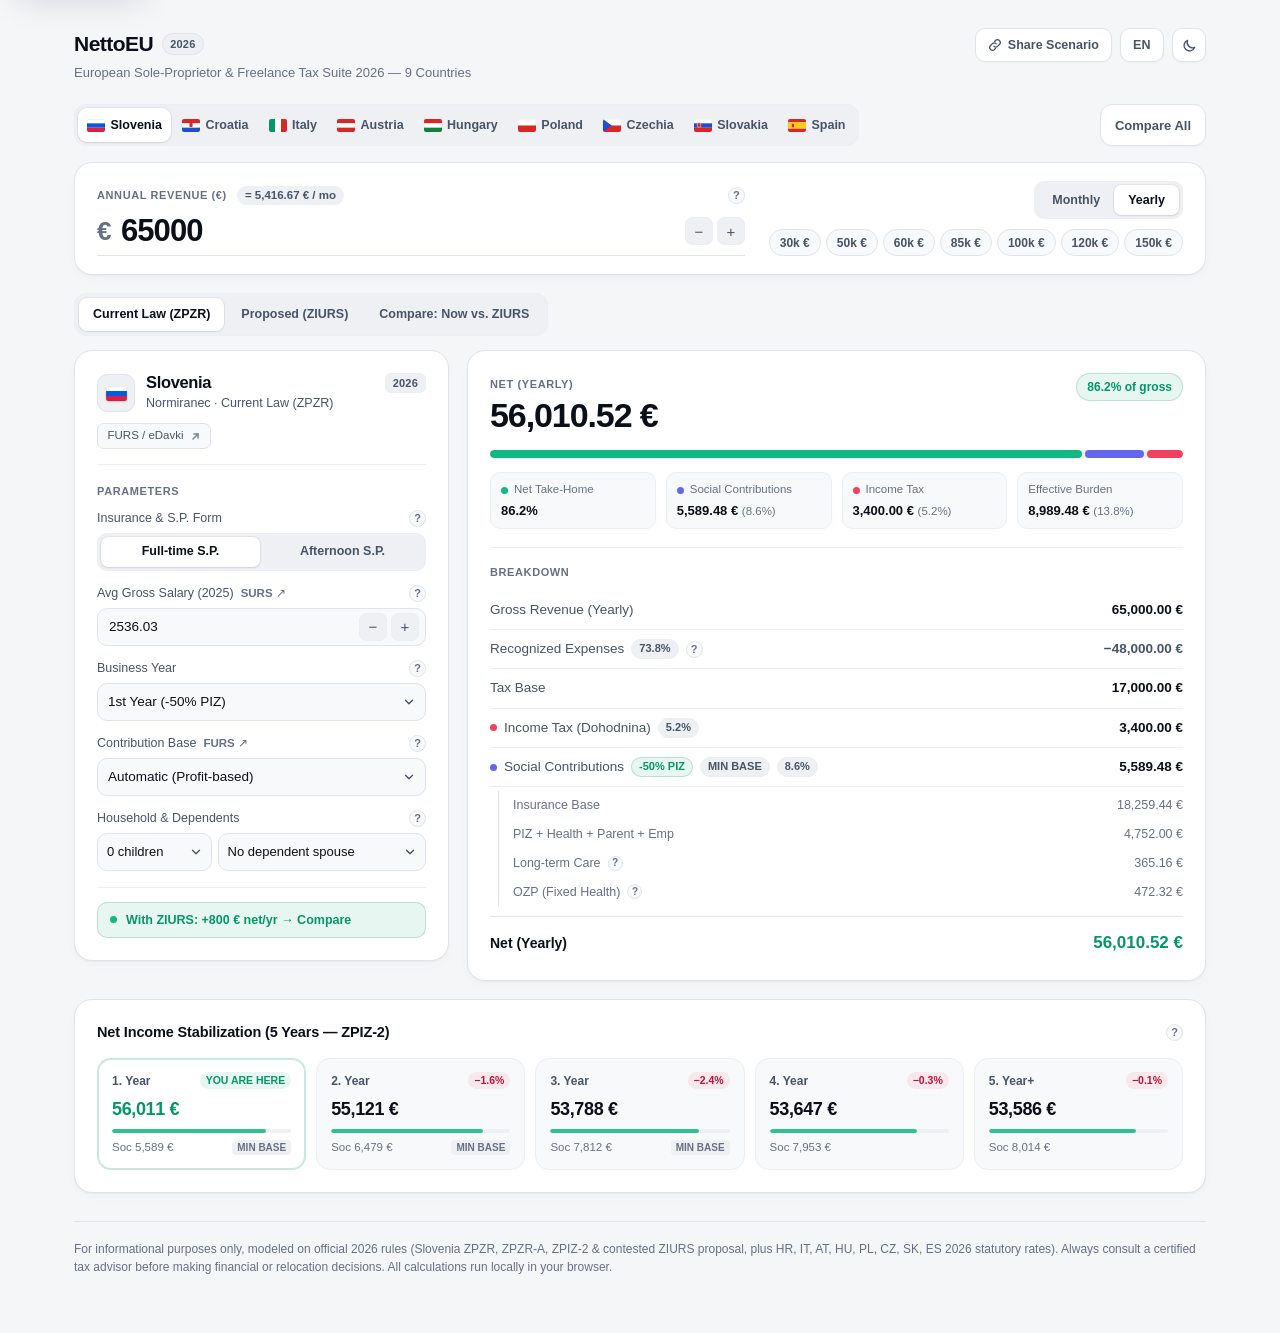
==== commit 35291ec4: "Release NettoEU 2026: 9 EU Countries, Family & B2C Rules, Full Tooltips, WCAG 2.2 AA & Responsive UI" ====
--- a/index.html
+++ b/index.html
@@ -1,13 +1,36 @@
 <!DOCTYPE html>
-<html lang="sl">
+<html lang="en">
 <head>
   <meta charset="UTF-8">
   <meta name="viewport" content="width=device-width, initial-scale=1.0">
-  <title>Slovenia &amp; Neighbours Sole-Proprietor Tax Suite 2026</title>
+  <title>NettoEU — European Sole-Proprietor &amp; Freelance Tax Calculator 2026 (9 Countries)</title>
+  <meta name="description" content="Free 2026 European freelance &amp; sole-proprietor net take-home tax calculator across 9 EU countries: Slovenia (Normiranec S.P. ZPZR vs. ZIURS), Croatia, Italy, Austria, Hungary, Poland, Czechia, Slovakia, and Spain.">
+  <meta name="robots" content="index, follow, max-snippet:-1, max-image-preview:large">
+  <link rel="canonical" href="https://ankhezar.github.io/si.tax.calculator/">
+
+  <!-- Open Graph / Social Sharing -->
+  <meta property="og:type" content="website">
+  <meta property="og:site_name" content="NettoEU">
+  <meta property="og:title" content="NettoEU — European Sole-Proprietor &amp; Freelance Tax Calculator 2026 (9 Countries)">
+  <meta property="og:description" content="Free 2026 European freelance &amp; sole-proprietor net take-home tax calculator across 9 EU countries: Slovenia (Normiranec S.P. ZPZR vs. ZIURS), Croatia, Italy, Austria, Hungary, Poland, Czechia, Slovakia, and Spain.">
+  <meta property="og:url" content="https://ankhezar.github.io/si.tax.calculator/">
+  <meta property="og:image" content="https://ankhezar.github.io/si.tax.calculator/assets/og-card.png">
+  <meta property="og:image:type" content="image/png">
+  <meta property="og:image:width" content="1200">
+  <meta property="og:image:height" content="630">
+  <meta property="og:image:alt" content="NettoEU 2026 — European Freelance &amp; Sole-Proprietor Tax Calculator across 9 EU Countries">
+
+  <!-- Twitter / X Card -->
+  <meta name="twitter:card" content="summary_large_image">
+  <meta name="twitter:title" content="NettoEU — European Sole-Proprietor &amp; Freelance Tax Calculator 2026 (9 Countries)">
+  <meta name="twitter:description" content="Free 2026 European freelance &amp; sole-proprietor net take-home tax calculator across 9 EU countries: Slovenia (Normiranec S.P. ZPZR vs. ZIURS), Croatia, Italy, Austria, Hungary, Poland, Czechia, Slovakia, and Spain.">
+  <meta name="twitter:image" content="https://ankhezar.github.io/si.tax.calculator/assets/og-card.png">
+
+  <!-- PWA & App Icons -->
   <meta name="theme-color" id="meta-theme-color" content="#f5f6f8">
   <meta name="apple-mobile-web-app-capable" content="yes">
   <meta name="mobile-web-app-capable" content="yes">
-  <meta name="apple-mobile-web-app-title" content="Normiranec">
+  <meta name="apple-mobile-web-app-title" content="NettoEU">
   <meta name="apple-mobile-web-app-status-bar-style" content="default">
   <link rel="icon" type="image/svg+xml" href="./assets/favicon.svg?v=2026">
   <link rel="icon" type="image/png" sizes="32x32" href="./assets/favicon-32.png?v=2026">
@@ -15,9 +38,91 @@
   <link rel="shortcut icon" href="./favicon.ico?v=2026">
   <link rel="apple-touch-icon" sizes="180x180" href="./assets/apple-touch-icon.png?v=2026">
   <link rel="manifest" href="./manifest.webmanifest?v=2026">
+
+  <!-- Structured Data (Schema.org WebApplication + FAQPage) -->
+  <script type="application/ld+json">
+{
+  "@context": "https://schema.org",
+  "@graph": [
+    {
+      "@type": "WebApplication",
+      "@id": "https://ankhezar.github.io/si.tax.calculator/#app",
+      "name": "NettoEU — European Sole-Proprietor & Freelance Tax Calculator 2026 (9 Countries)",
+      "applicationCategory": "FinanceApplication",
+      "operatingSystem": "Any",
+      "url": "https://ankhezar.github.io/si.tax.calculator/",
+      "image": "https://ankhezar.github.io/si.tax.calculator/assets/og-card.png",
+      "inLanguage": [
+        "en",
+        "sl",
+        "uk"
+      ],
+      "isAccessibleForFree": true,
+      "offers": {
+        "@type": "Offer",
+        "price": "0",
+        "priceCurrency": "EUR"
+      },
+      "description": "Free 2026 European freelance & sole-proprietor net take-home tax calculator across 9 EU countries: Slovenia (Normiranec S.P. ZPZR vs. ZIURS), Croatia, Italy, Austria, Hungary, Poland, Czechia, Slovakia, and Spain.",
+      "featureList": [
+        "Slovenia Normiranec S.P. 2026 (ZPZR vs. ZIURS)",
+        "Croatia Paušalni obrt 2026 (60,000 EUR cap)",
+        "Italy Partita IVA Regime Forfettario 2026 (5% / 15%)",
+        "Austria Einzelunternehmen Pauschalierung & SVS 2026",
+        "Hungary Egyéni vállalkozó Átalányadó & KATA 2026",
+        "Poland JDG B2B Ryczałt, Skala & Liniowy 2026",
+        "Czechia OSVČ Paušální daň & Výdajový paušál 2026",
+        "Slovakia SZČO Paušálne výdavky 60% 2026",
+        "Spain Autónomo 15-Tramo RETA & IRPF 2026",
+        "Household & dependent children/spouse tax impact modeling"
+      ]
+    },
+    {
+      "@type": "FAQPage",
+      "@id": "https://ankhezar.github.io/si.tax.calculator/#faq",
+      "mainEntity": [
+        {
+          "@type": "Question",
+          "name": "Which EU countries are included in the NettoEU 2026 freelance tax calculator?",
+          "acceptedAnswer": {
+            "@type": "Answer",
+            "text": "NettoEU models 9 European Union sole-proprietor regimes for 2026: Slovenia (Normiranec S.P. ZPZR & ZIURS), Croatia (Paušalni obrt), Italy (Partita IVA Regime Forfettario), Austria (Einzelunternehmen Kleinunternehmer- & Basispauschalierung), Hungary (Egyéni vállalkozó Átalányadó & KATA), Poland (JDG Ryczałt, Skala, Liniowy), Czechia (OSVČ Paušální daň & Výdajový paušál), Slovakia (SZČO Paušálne výdavky 60%), and Spain (Autónomo Estimación Directa Simplificada)."
+          }
+        },
+        {
+          "@type": "Question",
+          "name": "How does Slovenia Normiranec 2026 (ZPZR) compare to the proposed ZIURS reform?",
+          "acceptedAnswer": {
+            "@type": "Answer",
+            "text": "Under Slovenia’s enacted ZPZR 2026 law, full-time Normiranec S.P.s have a 120,000 €/yr cap with 80% recognized expenses up to 60,000 € (max 48,000 € deduction) and a 20%/35% tax schedule. The contested ZIURS proposal (subject to the Dec 6, 2026 referendum) raises the cap to 150,000 €/yr (full-time, 80% expenses up to 85,000 €) and 70,000 €/yr (afternoon s.p., 80% up to 35,000 €)."
+          }
+        },
+        {
+          "@type": "Question",
+          "name": "Does household status (children and non-working spouse) affect freelance taxes in Europe?",
+          "acceptedAnswer": {
+            "@type": "Answer",
+            "text": "Yes, depending on the regime. Progressive and allowance-based regimes (Austria ESt, Hungary Átalányadó, Poland Skala, Czechia Výdajový paušál, Slovakia SZČO, and Spain Autónomo IRPF) grant substantial child and spouse tax reductions, whereas pure flat-tax regimes (Slovenia Normiranec, Croatia Paušalni obrt, Italy Forfettario, Poland Ryczałt, Czechia Paušální daň) disallow personal tax credits and several countries levy mandatory health surcharges for an uninsured dependent spouse."
+          }
+        },
+        {
+          "@type": "Question",
+          "name": "Can I register a sole proprietorship in another EU country without moving there?",
+          "acceptedAnswer": {
+            "@type": "Answer",
+            "text": "No. Under OECD Model Tax Conventions (Article 4 center of vital interests and 183-day physical presence rules), sole proprietors are taxed on worldwide income where they physically reside. Foreign sole-proprietor regimes apply legally only with genuine physical relocation and tax residency transfer."
+          }
+        }
+      ]
+    }
+  ]
+}
+  </script>
+
   <script>
     (function () {
-      var m = location.hash.match(/(?:^|[&#])theme=(dark|light)/);
+      var raw = (location.hash || '') + '&' + (location.search || '');
+      var m = raw.match(/(?:^|[?&#])theme=(dark|light)/);
       var t = m ? m[1] : null;
       try { if (!t) t = localStorage.getItem('si_tax_calc_theme'); } catch (e) {}
       if (!t) t = window.matchMedia && window.matchMedia('(prefers-color-scheme: dark)').matches ? 'dark' : 'light';
@@ -29,74 +134,113 @@
   <link rel="stylesheet" href="./css/styles.css">
 </head>
 <body>
+<a class="skip-link" href="#global-revenue" id="skip-link">Skip to calculator</a>
+<div id="sr-announcer" class="sr-only" aria-live="polite" aria-atomic="true"></div>
 
 <div class="app-shell" id="app-container">
   <!-- Minimal Top Header -->
   <header class="topbar">
     <div class="brand">
       <div class="brand-title-row">
-        <h1 id="brand-title">Normiranec</h1>
+        <h1 id="brand-title">NettoEU</h1>
         <span class="year-badge">2026</span>
       </div>
-      <p class="brand-sub" id="brand-subtitle">Slovenia &amp; Central Europe — Sole-Proprietor Tax Suite 2026</p>
+      <p class="brand-sub" id="brand-subtitle">European Sole-Proprietor &amp; Freelance Tax Suite 2026 — 9 Countries</p>
     </div>
 
     <div class="controls">
       <button type="button" class="btn-utility" id="btn-share" title="Share Scenario">Share</button>
-      <button type="button" class="btn-utility btn-lang" id="btn-lang" title="Switch Language">SL</button>
+      <button type="button" class="btn-utility btn-lang" id="btn-lang" title="Switch Language">EN</button>
       <button type="button" class="btn-utility btn-theme" id="btn-theme" title="Toggle Dark/Light Theme" aria-label="Toggle Theme"></button>
     </div>
   </header>
 
-  <!-- Primary Country & Cross-Border Arena Navigation -->
-  <nav class="country-nav" aria-label="Countries and Comparison">
-    <div class="country-tabs-group">
-      <button type="button" class="nav-tab active" data-nav-tab="si"><span class="nav-flag" data-flag="si"></span><span class="nav-lbl">Slovenija</span></button>
-      <button type="button" class="nav-tab" data-nav-tab="hr"><span class="nav-flag" data-flag="hr"></span><span class="nav-lbl">Hrvaška</span></button>
-      <button type="button" class="nav-tab" data-nav-tab="it"><span class="nav-flag" data-flag="it"></span><span class="nav-lbl">Italija</span></button>
-      <button type="button" class="nav-tab" data-nav-tab="at"><span class="nav-flag" data-flag="at"></span><span class="nav-lbl">Avstrija</span></button>
-      <button type="button" class="nav-tab" data-nav-tab="hu"><span class="nav-flag" data-flag="hu"></span><span class="nav-lbl">Madžarska</span></button>
-    </div>
-    <button type="button" class="nav-tab arena-tab" data-nav-tab="compare"><span class="nav-lbl">Primerjaj vse</span></button>
+  <!-- Primary Country & Cross-Border Arena Navigation (WAI-ARIA Tablist) -->
+  <nav aria-label="Countries and Cross-Border Comparison">
+    <div class="country-nav" id="country-tablist" role="tablist" aria-label="Countries and Cross-Border Comparison">
+      <div class="country-tabs-group" role="presentation">
+      <button type="button" id="tab-si" role="tab" aria-selected="true" aria-controls="view-mount" tabindex="0" class="nav-tab active" data-nav-tab="si"><span class="nav-flag" data-flag="si"></span><span class="nav-lbl">Slovenia</span></button>
+      <button type="button" id="tab-hr" role="tab" aria-selected="false" aria-controls="view-mount" tabindex="-1" class="nav-tab" data-nav-tab="hr"><span class="nav-flag" data-flag="hr"></span><span class="nav-lbl">Croatia</span></button>
+      <button type="button" id="tab-it" role="tab" aria-selected="false" aria-controls="view-mount" tabindex="-1" class="nav-tab" data-nav-tab="it"><span class="nav-flag" data-flag="it"></span><span class="nav-lbl">Italy</span></button>
+      <button type="button" id="tab-at" role="tab" aria-selected="false" aria-controls="view-mount" tabindex="-1" class="nav-tab" data-nav-tab="at"><span class="nav-flag" data-flag="at"></span><span class="nav-lbl">Austria</span></button>
+      <button type="button" id="tab-hu" role="tab" aria-selected="false" aria-controls="view-mount" tabindex="-1" class="nav-tab" data-nav-tab="hu"><span class="nav-flag" data-flag="hu"></span><span class="nav-lbl">Hungary</span></button>
+      <button type="button" id="tab-pl" role="tab" aria-selected="false" aria-controls="view-mount" tabindex="-1" class="nav-tab" data-nav-tab="pl"><span class="nav-flag" data-flag="pl"></span><span class="nav-lbl">Poland</span></button>
+      <button type="button" id="tab-cz" role="tab" aria-selected="false" aria-controls="view-mount" tabindex="-1" class="nav-tab" data-nav-tab="cz"><span class="nav-flag" data-flag="cz"></span><span class="nav-lbl">Czechia</span></button>
+      <button type="button" id="tab-sk" role="tab" aria-selected="false" aria-controls="view-mount" tabindex="-1" class="nav-tab" data-nav-tab="sk"><span class="nav-flag" data-flag="sk"></span><span class="nav-lbl">Slovakia</span></button>
+      <button type="button" id="tab-es" role="tab" aria-selected="false" aria-controls="view-mount" tabindex="-1" class="nav-tab" data-nav-tab="es"><span class="nav-flag" data-flag="es"></span><span class="nav-lbl">Spain</span></button>
+      </div>
+      <button type="button" id="tab-compare" role="tab" aria-selected="false" aria-controls="view-mount" tabindex="-1" class="nav-tab arena-tab" data-nav-tab="compare"><span class="nav-lbl">Compare All</span></button>
+    </div>
   </nav>
 
   <!-- Unified Revenue Command Strip -->
-  <section class="revenue-strip">
+  <section class="revenue-strip" aria-label="Revenue Input">
     <div class="revenue-main">
       <div class="rev-input-col">
         <div class="label-row">
           <span class="rev-label-wrap">
-            <span class="overline" id="lbl-global-rev">Letni prihodki (€)</span>
+            <label class="overline" for="global-revenue" id="lbl-global-rev">Annual Revenue (€)</label>
             <span class="equiv-pill num-tabular" id="rev-period-equiv"></span>
           </span>
-          <button type="button" class="info-trigger" data-tip-key="desc_revenue" aria-label="Info">?</button>
+          <button type="button" class="info-trigger" id="btn-rev-info" data-tip-key="desc_revenue" aria-label="Details: Annual Revenue (€)">?</button>
         </div>
 
         <div class="hero-input-wrapper">
           <span class="currency-prefix" aria-hidden="true">€</span>
           <input type="number" id="global-revenue" class="hero-revenue-input num-tabular" value="65000" min="0" step="any" data-step="5000">
           <div class="spinner-group">
-            <button type="button" class="spin-btn" data-step-target="global-revenue" data-step-dir="-1" aria-label="Decrease">−</button>
-            <button type="button" class="spin-btn" data-step-target="global-revenue" data-step-dir="1" aria-label="Increase">+</button>
+            <button type="button" class="spin-btn" id="btn-rev-dec" data-step-target="global-revenue" data-step-dir="-1" aria-label="Decrease Annual Revenue (€)">−</button>
+            <button type="button" class="spin-btn" id="btn-rev-inc" data-step-target="global-revenue" data-step-dir="1" aria-label="Increase Annual Revenue (€)">+</button>
           </div>
         </div>
       </div>
 
       <div class="rev-actions-col">
-        <div class="view-toggle" role="group" aria-label="Billing Period">
-          <button type="button" class="view-btn" data-view-mode="monthly" id="view-mo">Mesečno</button>
-          <button type="button" class="view-btn active" data-view-mode="yearly" id="view-yr">Letno</button>
+        <div class="view-toggle" id="period-toggle" role="group" aria-label="Billing Period">
+          <button type="button" class="view-btn" data-view-mode="monthly" id="view-mo" aria-pressed="false">Monthly</button>
+          <button type="button" class="view-btn active" data-view-mode="yearly" id="view-yr" aria-pressed="true">Yearly</button>
         </div>
-        <div class="quick-rev-row" id="quick-rev-row"></div>
+        <div class="quick-rev-row" id="quick-rev-row" role="group" aria-label="Quick Revenue Presets"></div>
       </div>
     </div>
   </section>
 
-  <!-- Dynamic Workspace Mount -->
-  <main id="view-mount"></main>
+  <!-- Dynamic Workspace Mount (Pre-Rendered Semantic Statutory Summary for Search & AI Crawlers) -->
+  <main id="view-mount" role="tabpanel" aria-labelledby="tab-si">
+    <article class="panel-card seo-prerender">
+      <h2>NettoEU 2026 — 9-Country European Sole-Proprietor &amp; Freelance Tax Suite</h2>
+      <p>Compare exact 2026 net take-home income, income tax, mandatory social &amp; health contributions, VAT thresholds, and family tax credits across 9 European Union sole-proprietor regimes in real time.</p>
+      <ul>
+        <li>Slovenia (Normiranec S.P.): Side-by-side 2026 Current Law (ZPZR 120k € / 50k € cap) vs. Proposed ZIURS (150k € / 70k € cap) and 5-year PIZ social discount trajectory.</li>
+        <li>Croatia (Paušalni obrt): 60,000 € lump-sum &amp; VAT ceiling, 7 fixed tax brackets (~1.8% effective tax), and 290.98 €/mo social contributions.</li>
+        <li>Italy (Regime Forfettario): 85,000 € ceiling, 5% startup / 15% standard substitute tax, ATECO coefficients (67% IT / 78% professional), and INPS Gestione Separata or Artigiani -35%.</li>
+        <li>Austria (Einzelunternehmen): 55,000 € Kleinunternehmerpauschalierung (20%/45%) &amp; Basispauschalierung (6%/15%), 15% GFB, SVS 26.83%, and Familienbonus Plus.</li>
+        <li>Hungary (Átalányadó &amp; KATA): 2026 upgraded 45%/80%/90% flat expenses, equalized 1.0× TBJ/SZOCHO base, doubled family credits, and 18M HUF B2C-only KATA.</li>
+        <li>Poland (JDG B2B): Ryczałt (12% IT / 8.5% services / 14% / 15%), Skala (12%/32% with joint spouse split), Liniowy (19%), 3-stage ZUS, and 240,000 PLN VAT exemption.</li>
+        <li>Czechia (OSVČ): 3-band Paušální daň (Band 1: 9,984 Kč/mo up to 2M Kč) vs. 60%/80%/40% Výdajový paušál with refundable child credits.</li>
+        <li>Slovakia (SZČO): 60% lump-sum expenses (max 20,000 €/yr), 15% reduced tax up to 100,000 €, 16% ZP health + 33.15% SP social pillars, and Year-1 social holiday.</li>
+        <li>Spain (Autónomo): Estimación Directa Simplificada, 2026 15-tramo RETA table (~205–598 €/mo) or 80 €/mo Tarifa Plana, progressive IRPF (19–47%), and family minimums.</li>
+      </ul>
+      <nav class="seo-country-links" aria-label="2026 European Sole-Proprietor Tax Calculators">
+        <a href="./">All 9 EU Countries</a>
+        <a href="./slovenia/">Slovenia 2026</a>
+        <a href="./croatia/">Croatia 2026</a>
+        <a href="./italy/">Italy 2026</a>
+        <a href="./austria/">Austria 2026</a>
+        <a href="./hungary/">Hungary 2026</a>
+        <a href="./poland/">Poland 2026</a>
+        <a href="./czechia/">Czechia 2026</a>
+        <a href="./slovakia/">Slovakia 2026</a>
+        <a href="./spain/">Spain 2026</a>
+        <a href="./compare/">Compare All 2026</a>
+      </nav>
+    </article>
+  </main>
 
   <!-- Legal Disclaimer Footer -->
-  <footer class="footer-disclaimer" id="footer-disclaimer"></footer>
+  <footer class="footer-disclaimer" id="footer-disclaimer">
+    For informational purposes only, modeled on official 2026 rules (Slovenia ZPZR, ZPZR-A, ZPIZ-2 &amp; contested ZIURS proposal, plus HR, IT, AT, HU, PL, CZ, SK, ES 2026 statutory rates). Always consult a certified tax advisor before making financial or relocation decisions. All calculations run locally in your browser.
+  </footer>
 </div>
 
 <script type="module" src="./js/app.js"></script>
--- a/css/styles.css
+++ b/css/styles.css
@@ -1,5 +1,5 @@
 /* ==========================================================================
-   Normiranec 2026 — European Fintech Design System
+   NettoEU 2026 — European Fintech Design System
    Clean architectural grid, tabular sans-serif numerals, zero decorative clutter.
    ========================================================================== */
 
@@ -171,11 +171,80 @@
   color: var(--text-tertiary);
 }
 
+/* --- Accessibility Utilities: Screen-Reader Only, Skip Link & Focus Rings --- */
+.sr-only {
+  position: absolute !important;
+  width: 1px !important;
+  height: 1px !important;
+  padding: 0 !important;
+  margin: -1px !important;
+  overflow: hidden !important;
+  clip: rect(0, 0, 0, 0) !important;
+  white-space: nowrap !important;
+  border: 0 !important;
+}
+
+.skip-link {
+  position: fixed;
+  top: 12px;
+  left: 12px;
+  z-index: 2000;
+  padding: 9px 15px;
+  font-size: 13px;
+  font-weight: 650;
+  color: var(--text-inverse);
+  background: var(--text-primary);
+  border-radius: var(--radius-md);
+  text-decoration: none;
+  box-shadow: var(--shadow-popover);
+  transform: translateY(-160%);
+  transition: transform 0.15s ease;
+}
+
+.skip-link:focus,
+.skip-link:focus-visible {
+  transform: translateY(0);
+  outline: none;
+  box-shadow: 0 0 0 3px var(--accent-blue), var(--shadow-popover);
+}
+
+.btn-utility:focus-visible,
+.nav-tab:focus-visible,
+.view-btn:focus-visible,
+.quick-chip:focus-visible,
+.spin-btn:focus-visible,
+.regime-pill:focus-visible,
+.seg-option:focus-visible,
+.seg-mini-btn:focus-visible,
+.authority-chip:focus-visible,
+.ziurs-teaser-btn:focus-visible,
+.country-acc-summary:focus-visible {
+  outline: none;
+  box-shadow: 0 0 0 2px var(--bg-surface), 0 0 0 4px var(--accent-blue);
+}
+
+.source-link:focus-visible,
+.link-jump:focus-visible {
+  outline: none;
+  border-radius: 4px;
+  box-shadow: 0 0 0 2px var(--accent-blue);
+}
+
+.burden-svg:focus-visible {
+  outline: none;
+  border-radius: var(--radius-md);
+  box-shadow: 0 0 0 2px var(--bg-surface), 0 0 0 4px var(--accent-blue);
+}
+
 /* --- App Shell --- */
 .app-shell {
-  max-width: 1120px;
+  max-width: 1180px;
   margin: 0 auto;
   padding: 28px 24px 56px;
+}
+
+.app-shell.wide {
+  max-width: 1240px;
 }
 
 /* --- Top Header --- */
@@ -241,6 +310,7 @@
   border: 1px solid var(--border-default);
   border-radius: var(--radius-md);
   box-shadow: 0 1px 2px rgba(0, 0, 0, 0.03);
+  white-space: nowrap;
   cursor: pointer;
   transition: color 0.14s ease, border-color 0.14s ease, background-color 0.14s ease;
 }
@@ -267,31 +337,37 @@
   display: flex;
   align-items: center;
   justify-content: space-between;
-  gap: 10px;
+  gap: 8px;
   margin-bottom: 16px;
-  flex-wrap: wrap;
+  flex-wrap: nowrap;
 }
 
 .country-tabs-group {
   display: inline-flex;
   align-items: center;
-  gap: 3px;
-  padding: 4px;
+  gap: 2px;
+  padding: 3px;
   background: var(--bg-recessed);
   border: 1px solid var(--border-subtle);
   border-radius: 12px;
   overflow-x: auto;
+  scrollbar-width: none;
+  -ms-overflow-style: none;
   max-width: 100%;
   min-width: 0;
 }
 
+.country-tabs-group::-webkit-scrollbar {
+  display: none;
+}
+
 .nav-tab {
   display: inline-flex;
   align-items: center;
-  gap: 7px;
+  gap: 5.5px;
   height: 34px;
-  padding: 0 13px;
-  font-size: 13px;
+  padding: 0 9px;
+  font-size: 12.5px;
   font-weight: 550;
   color: var(--text-secondary);
   background: transparent;
@@ -299,7 +375,12 @@
   border-radius: 9px;
   cursor: pointer;
   white-space: nowrap;
+  flex-shrink: 0;
   transition: color 0.14s ease, background-color 0.14s ease, box-shadow 0.14s ease;
+}
+
+.nav-lbl {
+  min-width: 0;
 }
 
 .nav-tab:hover {
@@ -315,7 +396,8 @@
 
 .nav-tab.arena-tab {
   height: 42px;
-  padding: 0 18px;
+  padding: 0 14px;
+  font-size: 13px;
   font-weight: 600;
   background: var(--bg-surface);
   border: 1px solid var(--border-default);
@@ -552,21 +634,28 @@
   flex-wrap: wrap;
   gap: 3px;
   padding: 4px;
+  max-width: 100%;
   background: var(--bg-recessed);
   border: 1px solid var(--border-subtle);
   border-radius: 12px;
 }
 
 .regime-pill {
-  height: 33px;
-  padding: 0 14px;
+  display: inline-flex;
+  align-items: center;
+  justify-content: center;
+  min-width: 0;
+  min-height: 33px;
+  padding: 5px 14px;
   font-size: 12.5px;
   font-weight: 560;
+  line-height: 1.2;
   color: var(--text-secondary);
   background: transparent;
   border: none;
   border-radius: 8px;
   cursor: pointer;
+  text-align: center;
   transition: all 0.14s ease;
 }
 
@@ -591,27 +680,145 @@
 
 .panel-head {
   display: flex;
+  flex-direction: column;
+  align-items: flex-start;
+  gap: 11px;
+  padding-bottom: 15px;
+  margin-bottom: 15px;
+  border-bottom: 1px solid var(--border-subtle);
+}
+
+.panel-head.panel-head-wide {
+  flex-direction: row;
   align-items: center;
   justify-content: space-between;
-  gap: 12px;
-  padding-bottom: 14px;
-  margin-bottom: 14px;
-  border-bottom: 1px solid var(--border-subtle);
-}
-
-.country-title-wrap {
-  display: flex;
-  align-items: center;
-  gap: 9px;
+  gap: 16px;
+}
+
+.panel-head-main {
+  display: flex;
+  align-items: flex-start;
+  gap: 11px;
+  width: 100%;
   min-width: 0;
+}
+
+.panel-head.panel-head-wide .panel-head-main {
+  width: auto;
+  flex: 1 1 auto;
+}
+
+.country-flag-badge {
+  display: inline-flex;
+  align-items: center;
+  justify-content: center;
+  width: 38px;
+  height: 38px;
+  margin-top: 1px;
+  flex-shrink: 0;
+  background: var(--bg-recessed);
+  border: 1px solid var(--border-default);
+  border-radius: 10px;
+  box-shadow: inset 0 1px 0 rgba(255, 255, 255, 0.04);
+}
+
+.country-flag-badge .country-flag {
+  width: 21px;
+  height: 15px;
+  border-radius: 2.5px;
+  box-shadow: 0 1px 2px rgba(0, 0, 0, 0.14);
+}
+
+.panel-head-copy {
+  flex: 1 1 auto;
+  min-width: 0;
+  display: flex;
+  flex-direction: column;
+  gap: 2px;
+}
+
+.panel-title-row {
+  display: flex;
+  align-items: center;
+  justify-content: space-between;
+  gap: 8px;
+}
+
+.panel-head.panel-head-wide .panel-title-row {
+  justify-content: flex-start;
 }
 
 .panel-title {
   margin: 0;
-  font-size: 15.5px;
-  font-weight: 650;
-  letter-spacing: -0.015em;
-  color: var(--text-primary);
+  font-size: 16.5px;
+  font-weight: 680;
+  line-height: 1.2;
+  letter-spacing: -0.02em;
+  color: var(--text-primary);
+}
+
+.year-pill {
+  display: inline-flex;
+  align-items: center;
+  height: 20px;
+  padding: 0 7px;
+  font-size: 11px;
+  font-weight: 620;
+  letter-spacing: 0.02em;
+  color: var(--text-secondary);
+  background: var(--bg-recessed);
+  border: 1px solid var(--border-subtle);
+  border-radius: 6px;
+  flex-shrink: 0;
+}
+
+.panel-subtitle {
+  margin: 0;
+  font-size: 12.5px;
+  font-weight: 500;
+  line-height: 1.35;
+  color: var(--text-secondary);
+}
+
+.authority-chip {
+  display: inline-flex;
+  align-items: center;
+  gap: 6px;
+  max-width: 100%;
+  height: 26px;
+  padding: 0 9.5px;
+  font-size: 11.5px;
+  font-weight: 540;
+  color: var(--text-secondary);
+  background: var(--bg-subtle);
+  border: 1px solid var(--border-default);
+  border-radius: 7px;
+  text-decoration: none;
+  flex-shrink: 0;
+  transition: color 0.14s ease, border-color 0.14s ease, background-color 0.14s ease;
+}
+
+.authority-chip-label {
+  overflow: hidden;
+  text-overflow: ellipsis;
+  white-space: nowrap;
+}
+
+.authority-chip .ext-icon {
+  flex-shrink: 0;
+  opacity: 0.72;
+  transition: transform 0.14s ease, opacity 0.14s ease;
+}
+
+.authority-chip:hover {
+  color: var(--accent-blue);
+  background: var(--accent-blue-soft);
+  border-color: rgba(37, 99, 235, 0.35);
+}
+
+.authority-chip:hover .ext-icon {
+  opacity: 1;
+  transform: translate(1px, -1px);
 }
 
 .source-link {
@@ -647,9 +854,9 @@
 
 .seg-control {
   display: grid;
-  grid-template-columns: 1fr 1fr;
+  grid-template-columns: minmax(0, 1fr) minmax(0, 1fr);
   gap: 3px;
-  height: 38px;
+  min-height: 38px;
   padding: 3px;
   background: var(--bg-recessed);
   border: 1px solid var(--border-subtle);
@@ -662,10 +869,12 @@
   align-items: center;
   justify-content: center;
   gap: 6px;
-  height: 100%;
-  padding: 0 10px;
+  min-width: 0;
+  min-height: 30px;
+  padding: 4px 8px;
   font-size: 12.5px;
   font-weight: 560;
+  line-height: 1.2;
   color: var(--text-secondary);
   background: transparent;
   border: none;
@@ -673,8 +882,15 @@
   cursor: pointer;
   user-select: none;
   text-align: center;
-  white-space: nowrap;
+  white-space: normal;
+  text-wrap: balance;
+  overflow-wrap: break-word;
   transition: all 0.14s ease;
+}
+
+.seg-option > span {
+  min-width: 0;
+  max-width: 100%;
 }
 
 .seg-option:hover {
@@ -691,7 +907,9 @@
 .form-group {
   display: flex;
   flex-direction: column;
-  gap: 5px;
+  justify-content: flex-end;
+  gap: 6px;
+  min-width: 0;
 }
 
 .label-row {
@@ -700,16 +918,31 @@
   align-items: center;
   justify-content: space-between;
   gap: 8px;
+  min-width: 0;
   font-size: 12.5px;
   font-weight: 540;
-  color: var(--text-secondary);
+  line-height: 1.3;
+  color: var(--text-secondary);
+}
+
+.label-row > label,
+.label-row > span:first-child {
+  min-width: 0;
 }
 
 .lbl-with-link {
   display: inline-flex;
   align-items: center;
-  gap: 7px;
+  gap: 4px 7px;
   flex-wrap: wrap;
+  min-width: 0;
+}
+
+.label-meta {
+  display: inline-flex;
+  align-items: center;
+  gap: 6px;
+  flex-shrink: 0;
 }
 
 .input-wrapper {
@@ -761,12 +994,31 @@
 select.form-control {
   -webkit-appearance: none;
   appearance: none;
-  padding-right: 32px;
+  padding: 0 28px 0 10px;
+  overflow: hidden;
+  text-overflow: ellipsis;
+  white-space: nowrap;
   background-image: var(--select-chevron);
   background-repeat: no-repeat;
-  background-position: right 10px center;
+  background-position: right 9px center;
   background-size: 14px 14px;
   cursor: pointer;
+}
+
+.family-dual-grid {
+  display: grid;
+  grid-template-columns: minmax(102px, 0.78fr) minmax(0, 1.42fr);
+  gap: 6px;
+}
+
+.family-dual-grid > div {
+  min-width: 0;
+}
+
+.family-dual-grid select.form-control {
+  padding: 0 25px 0 9px;
+  font-size: 13px;
+  background-position: right 8px center;
 }
 
 .ziurs-teaser-btn {
@@ -1108,6 +1360,43 @@
   border-color: var(--col-rose-border);
 }
 
+.badge.has-tip,
+.delta-pill.has-tip {
+  margin: 0;
+  cursor: pointer;
+  outline: none;
+  text-decoration: underline dotted color-mix(in srgb, currentColor 38%, transparent);
+  text-underline-offset: 2px;
+  text-decoration-thickness: 1px;
+  transition: border-color 0.14s ease, box-shadow 0.14s ease, background-color 0.14s ease, text-decoration-color 0.14s ease;
+}
+
+.badge.has-tip:hover,
+.badge.has-tip.is-open,
+.delta-pill.has-tip:hover,
+.delta-pill.has-tip.is-open {
+  text-decoration-color: currentColor;
+  border-color: color-mix(in srgb, currentColor 42%, var(--border-default));
+  box-shadow: 0 1px 3px rgba(11, 15, 25, 0.09);
+}
+
+.badge.has-tip:focus-visible,
+.delta-pill.has-tip:focus-visible {
+  box-shadow: 0 0 0 3px var(--focus-ring);
+}
+
+.th-tip-wrap {
+  display: inline-flex;
+  align-items: center;
+  justify-content: flex-end;
+  gap: 5px;
+}
+
+.fintech-table th .info-trigger {
+  text-transform: none;
+  letter-spacing: normal;
+}
+
 .micro-badge {
   display: inline-block;
   padding: 0 5px;
@@ -1154,6 +1443,12 @@
   border-left-color: var(--accent-blue);
 }
 
+.callout-banner.advisory.compact {
+  margin: 0 0 14px;
+  padding: 10px 13px;
+  font-size: 12px;
+}
+
 .advisory-title {
   font-size: 13px;
   font-weight: 650;
@@ -1377,8 +1672,25 @@
 
 .compare-inputs-row {
   display: grid;
-  grid-template-columns: repeat(auto-fit, minmax(200px, 1fr));
-  gap: 12px;
+  grid-template-columns: repeat(3, minmax(0, 1fr));
+  gap: 14px 16px;
+  padding: 14px 16px;
+  background: var(--bg-subtle);
+  border: 1px solid var(--border-subtle);
+  border-radius: var(--radius-lg);
+}
+
+.compare-inputs-row .form-control,
+.compare-inputs-row .input-wrapper {
+  background-color: var(--bg-surface);
+}
+
+.compare-inputs-row .input-wrapper .form-control {
+  background-color: transparent;
+}
+
+.compare-inputs-row.items-5 > .form-group:last-child {
+  grid-column: span 2;
 }
 
 .cmp-hero-grid {
@@ -1426,7 +1738,8 @@
   display: flex;
   align-items: center;
   justify-content: space-between;
-  gap: 8px;
+  flex-wrap: wrap;
+  gap: 6px 8px;
   font-size: 12px;
   color: var(--text-secondary);
 }
@@ -1499,6 +1812,7 @@
   padding: 2.5px 9px;
   font-size: 12px;
   font-weight: 600;
+  border: 1px solid transparent;
   border-radius: 999px;
   color: var(--text-secondary);
   background: var(--bg-recessed);
@@ -1723,32 +2037,56 @@
 
 .persona-context-note {
   margin-top: 10px;
-  padding-top: 10px;
-  border-top: 1px solid var(--border-subtle);
   font-size: 12px;
   line-height: 1.5;
   color: var(--text-secondary);
 }
 
-.persona-custom-client-row {
-  display: flex;
-  align-items: center;
-  justify-content: space-between;
-  gap: 12px;
-  flex-wrap: wrap;
-}
-
-.persona-chips-grid {
+.persona-filters-grid {
   display: grid;
   grid-template-columns: repeat(3, minmax(0, 1fr));
-  gap: 10px;
+  gap: 12px 14px;
   margin-top: 12px;
-  padding-top: 12px;
-  border-top: 1px solid var(--border-subtle);
+  padding: 13px 14px;
+  background: var(--bg-subtle);
+  border: 1px solid var(--border-subtle);
+  border-radius: var(--radius-lg);
+}
+
+.persona-filters-grid.items-5 > .persona-field-spouse {
+  grid-column: span 2;
+}
+
+.persona-field {
+  display: flex;
+  flex-direction: column;
+  justify-content: flex-end;
+  gap: 5px;
+  min-width: 0;
+}
+
+.persona-field-lbl {
+  display: flex;
+  align-items: center;
+  justify-content: space-between;
+  gap: 6px;
+  min-width: 0;
+  font-size: 11.5px;
+  font-weight: 560;
+  line-height: 1.25;
+  color: var(--text-secondary);
+}
+
+.persona-field-lbl > span:first-child {
+  min-width: 0;
 }
 
 .seg-mini-group {
   display: inline-flex;
+  align-items: stretch;
+  gap: 2px;
+  max-width: 100%;
+  min-height: 36px;
   padding: 3px;
   background: var(--bg-recessed);
   border: 1px solid var(--border-subtle);
@@ -1757,23 +2095,40 @@
 
 .seg-mini-group.full-w {
   display: grid;
-  grid-template-columns: 1fr 1fr;
+  grid-template-columns: minmax(0, 1fr) minmax(0, 1fr);
+  width: 100%;
+}
+
+.seg-mini-group.kids-grid {
+  display: grid;
+  grid-template-columns: repeat(5, minmax(0, 1fr));
+  width: 100%;
 }
 
 .seg-mini-btn {
-  height: 29px;
-  padding: 0 7px;
-  font-size: 11.5px;
+  display: inline-flex;
+  align-items: center;
+  justify-content: center;
+  min-width: 0;
+  min-height: 28px;
+  padding: 4px 8px;
+  font-size: 12px;
   font-weight: 560;
+  line-height: 1.2;
   color: var(--text-secondary);
   background: transparent;
   border: none;
   border-radius: 6px;
   cursor: pointer;
-  white-space: nowrap;
-  overflow: hidden;
-  text-overflow: ellipsis;
+  text-align: center;
+  white-space: normal;
+  text-wrap: balance;
+  overflow-wrap: break-word;
   transition: all 0.14s ease;
+}
+
+.seg-mini-btn.kid-btn {
+  padding: 4px 4px;
 }
 
 .seg-mini-btn:hover {
@@ -1905,9 +2260,22 @@
   background: var(--col-tax-bar);
 }
 
-/* --- 6-Dimension Meta-Comparison Matrix --- */
+/* --- 7-Dimension Meta-Comparison Matrix --- */
 .meta-section {
   margin-top: 28px;
+}
+
+.meta-section-head {
+  display: flex;
+  align-items: center;
+  justify-content: space-between;
+  gap: 12px;
+  flex-wrap: wrap;
+  margin-bottom: 14px;
+}
+
+.meta-section-head .section-heading {
+  margin-bottom: 0;
 }
 
 .section-heading {
@@ -1951,8 +2319,12 @@
 
 .meta-dim-grid {
   display: grid;
+  grid-template-columns: repeat(3, minmax(0, 1fr));
+  gap: 10px;
+}
+
+.meta-dim-grid.cols-5 {
   grid-template-columns: repeat(5, minmax(0, 1fr));
-  gap: 10px;
 }
 
 .meta-dim-cell {
@@ -2055,6 +2427,52 @@
   padding: 16px 20px 20px;
   border-top: 1px solid var(--border-subtle);
   background: var(--bg-subtle);
+}
+
+/* --- Pre-Rendered Crawl / No-JS Statutory Summary --- */
+.seo-prerender {
+  display: flex;
+  flex-direction: column;
+  gap: 16px;
+}
+
+.seo-prerender h2 {
+  margin: 0 0 6px;
+  font-size: 18px;
+  font-weight: 680;
+  letter-spacing: -0.02em;
+}
+
+.seo-prerender p {
+  margin: 0;
+  font-size: 13.5px;
+  color: var(--text-secondary);
+}
+
+.seo-country-links {
+  display: flex;
+  flex-wrap: wrap;
+  gap: 8px;
+  margin-top: 10px;
+}
+
+.seo-country-links a {
+  display: inline-flex;
+  align-items: center;
+  height: 28px;
+  padding: 0 10px;
+  font-size: 12px;
+  font-weight: 560;
+  color: var(--text-secondary);
+  background: var(--bg-subtle);
+  border: 1px solid var(--border-default);
+  border-radius: 999px;
+  text-decoration: none;
+}
+
+.seo-country-links a:hover {
+  color: var(--accent-blue);
+  border-color: var(--accent-blue);
 }
 
 /* --- Footer Disclaimer --- */
@@ -2075,17 +2493,98 @@
   }
 }
 
-@media (max-width: 980px) {
+@media (max-width: 1140px) {
+  .calc-workspace {
+    grid-template-columns: 350px minmax(0, 1fr);
+  }
+
+  .meta-dim-grid.cols-5 {
+    grid-template-columns: repeat(3, minmax(0, 1fr));
+  }
+}
+
+@media (max-width: 1079px) {
+  .country-nav {
+    flex-direction: column;
+    align-items: stretch;
+    gap: 8px;
+  }
+
+  .country-tabs-group {
+    display: flex;
+    flex-wrap: wrap;
+    gap: 3px;
+    width: 100%;
+    overflow: visible;
+  }
+
+  .country-tabs-group .nav-tab {
+    flex: 1 1 auto;
+    justify-content: center;
+  }
+
+  .nav-tab.arena-tab {
+    width: 100%;
+    justify-content: center;
+    height: 38px;
+  }
+}
+
+@media (max-width: 1019px) {
+  .persona-filters-grid {
+    grid-template-columns: repeat(2, minmax(0, 1fr));
+  }
+
+  .persona-filters-grid.items-5 > .persona-field-spouse,
+  .persona-filters-grid.items-3 > .persona-field-spouse {
+    grid-column: 1 / -1;
+  }
+}
+
+@media (max-width: 979px) {
   .calc-workspace {
     grid-template-columns: minmax(0, 1fr);
   }
 
-  .meta-dim-grid {
+  .compare-inputs-row {
+    grid-template-columns: repeat(2, minmax(0, 1fr));
+  }
+
+  .compare-inputs-row.items-3 > .form-group:last-child,
+  .compare-inputs-row.items-5 > .form-group:last-child {
+    grid-column: 1 / -1;
+  }
+
+  .meta-dim-grid,
+  .meta-dim-grid.cols-5 {
     grid-template-columns: repeat(2, minmax(0, 1fr));
   }
 
   .trajectory-grid {
     grid-template-columns: repeat(3, minmax(0, 1fr));
+  }
+}
+
+@media (max-width: 860px) {
+  .rev-input-col {
+    min-width: 0;
+    flex-basis: 100%;
+  }
+
+  .rev-actions-col {
+    width: 100%;
+    flex-direction: row;
+    align-items: center;
+    justify-content: space-between;
+    flex-wrap: wrap;
+  }
+
+  .quick-rev-row {
+    justify-content: flex-start;
+  }
+
+  .cmp-hero-grid {
+    grid-template-columns: minmax(0, 1fr);
   }
 }
 
@@ -2098,27 +2597,30 @@
     padding: 16px;
   }
 
-  .rev-input-col {
-    min-width: 0;
-    flex-basis: 100%;
+  .panel-head.panel-head-wide {
+    flex-direction: column;
+    align-items: flex-start;
+    gap: 11px;
+  }
+
+  .panel-head.panel-head-wide .panel-head-main {
+    width: 100%;
+  }
+
+  .panel-head.panel-head-wide .panel-title-row {
+    justify-content: space-between;
   }
 
   .rev-actions-col {
+    flex-direction: column;
     align-items: flex-start;
-    width: 100%;
-  }
-
-  .quick-rev-row {
-    justify-content: flex-start;
   }
 
   .kpi-mini-grid {
     grid-template-columns: repeat(2, minmax(0, 1fr));
   }
 
-  .cmp-hero-grid,
-  .pros-cons-grid,
-  .persona-chips-grid {
+  .pros-cons-grid {
     grid-template-columns: minmax(0, 1fr);
   }
 
@@ -2126,16 +2628,151 @@
     grid-template-columns: repeat(2, minmax(0, 1fr));
   }
 
-  .meta-dim-grid {
+  .hide-xs {
+    display: none;
+  }
+}
+
+@media (max-width: 680px) {
+  .compare-inputs-row {
+    grid-template-columns: minmax(0, 1fr);
+    padding: 12px;
+    gap: 12px;
+  }
+
+  .compare-inputs-row.items-3 > .form-group:last-child,
+  .compare-inputs-row.items-5 > .form-group:last-child {
+    grid-column: auto;
+  }
+}
+
+@media (max-width: 639px) {
+  .topbar {
+    flex-wrap: wrap;
+    gap: 10px 12px;
+  }
+
+  .country-tabs-group {
+    display: grid;
+    grid-template-columns: repeat(3, minmax(0, 1fr));
+    gap: 3px;
+    width: 100%;
+    overflow: visible;
+  }
+
+  .country-tabs-group .nav-tab {
+    width: 100%;
+    min-width: 0;
+    justify-content: center;
+    padding: 0 6px;
+    font-size: 12px;
+  }
+
+  .country-tabs-group .nav-lbl {
+    overflow: hidden;
+    text-overflow: ellipsis;
+  }
+
+  .regime-top-row .regime-bar {
+    display: grid;
+    grid-template-columns: minmax(0, 1fr) minmax(0, 1fr);
+    width: 100%;
+  }
+
+  .regime-pill {
+    min-height: 34px;
+    padding: 6px 10px;
+  }
+
+  .regime-pill:nth-child(3) {
+    grid-column: 1 / -1;
+  }
+
+  .persona-top-row {
+    flex-direction: column;
+    align-items: stretch;
+    gap: 10px;
+  }
+
+  .persona-mode-switch {
+    display: grid;
+    grid-template-columns: minmax(0, 1fr) minmax(0, 1fr);
+    width: 100%;
+  }
+
+  .persona-filters-grid {
+    grid-template-columns: minmax(0, 1fr);
+    padding: 11px 12px;
+    gap: 11px;
+  }
+
+  .persona-filters-grid.items-5 > .persona-field-spouse,
+  .persona-filters-grid.items-3 > .persona-field-spouse {
+    grid-column: auto;
+  }
+
+  .meta-section-head {
+    flex-direction: column;
+    align-items: stretch;
+  }
+
+  .meta-region-bar {
+    width: 100%;
+  }
+
+  .meta-region-bar .seg-mini-group {
+    display: grid;
+    grid-template-columns: minmax(0, 1fr) minmax(0, 1fr);
+    width: 100%;
+  }
+
+  .meta-region-bar .seg-mini-btn:nth-child(3) {
+    grid-column: 1 / -1;
+  }
+
+  .meta-dim-grid,
+  .meta-dim-grid.cols-5 {
     grid-template-columns: minmax(0, 1fr);
   }
 
   .seg-option {
     font-size: 12px;
-    padding: 0 7px;
-  }
-
-  .hide-xs {
-    display: none;
-  }
-}
+    padding: 4px 6px;
+  }
+}
+
+@media (max-width: 520px) {
+  .ledger-val .muted-fx {
+    display: block;
+    margin-left: 0;
+    margin-top: 1px;
+  }
+}
+
+@media (max-width: 440px) {
+  .family-dual-grid {
+    grid-template-columns: minmax(0, 1fr);
+  }
+
+  .trajectory-grid {
+    grid-template-columns: minmax(0, 1fr);
+  }
+}
+
+@media (max-width: 400px) {
+  .country-tabs-group .nav-tab {
+    padding: 0 3px;
+    gap: 3.5px;
+    font-size: 11px;
+  }
+
+  .country-tabs-group .country-flag {
+    width: 14px;
+    height: 10px;
+  }
+
+  .seg-mini-btn {
+    padding: 4px 5px;
+    font-size: 11.5px;
+  }
+}
